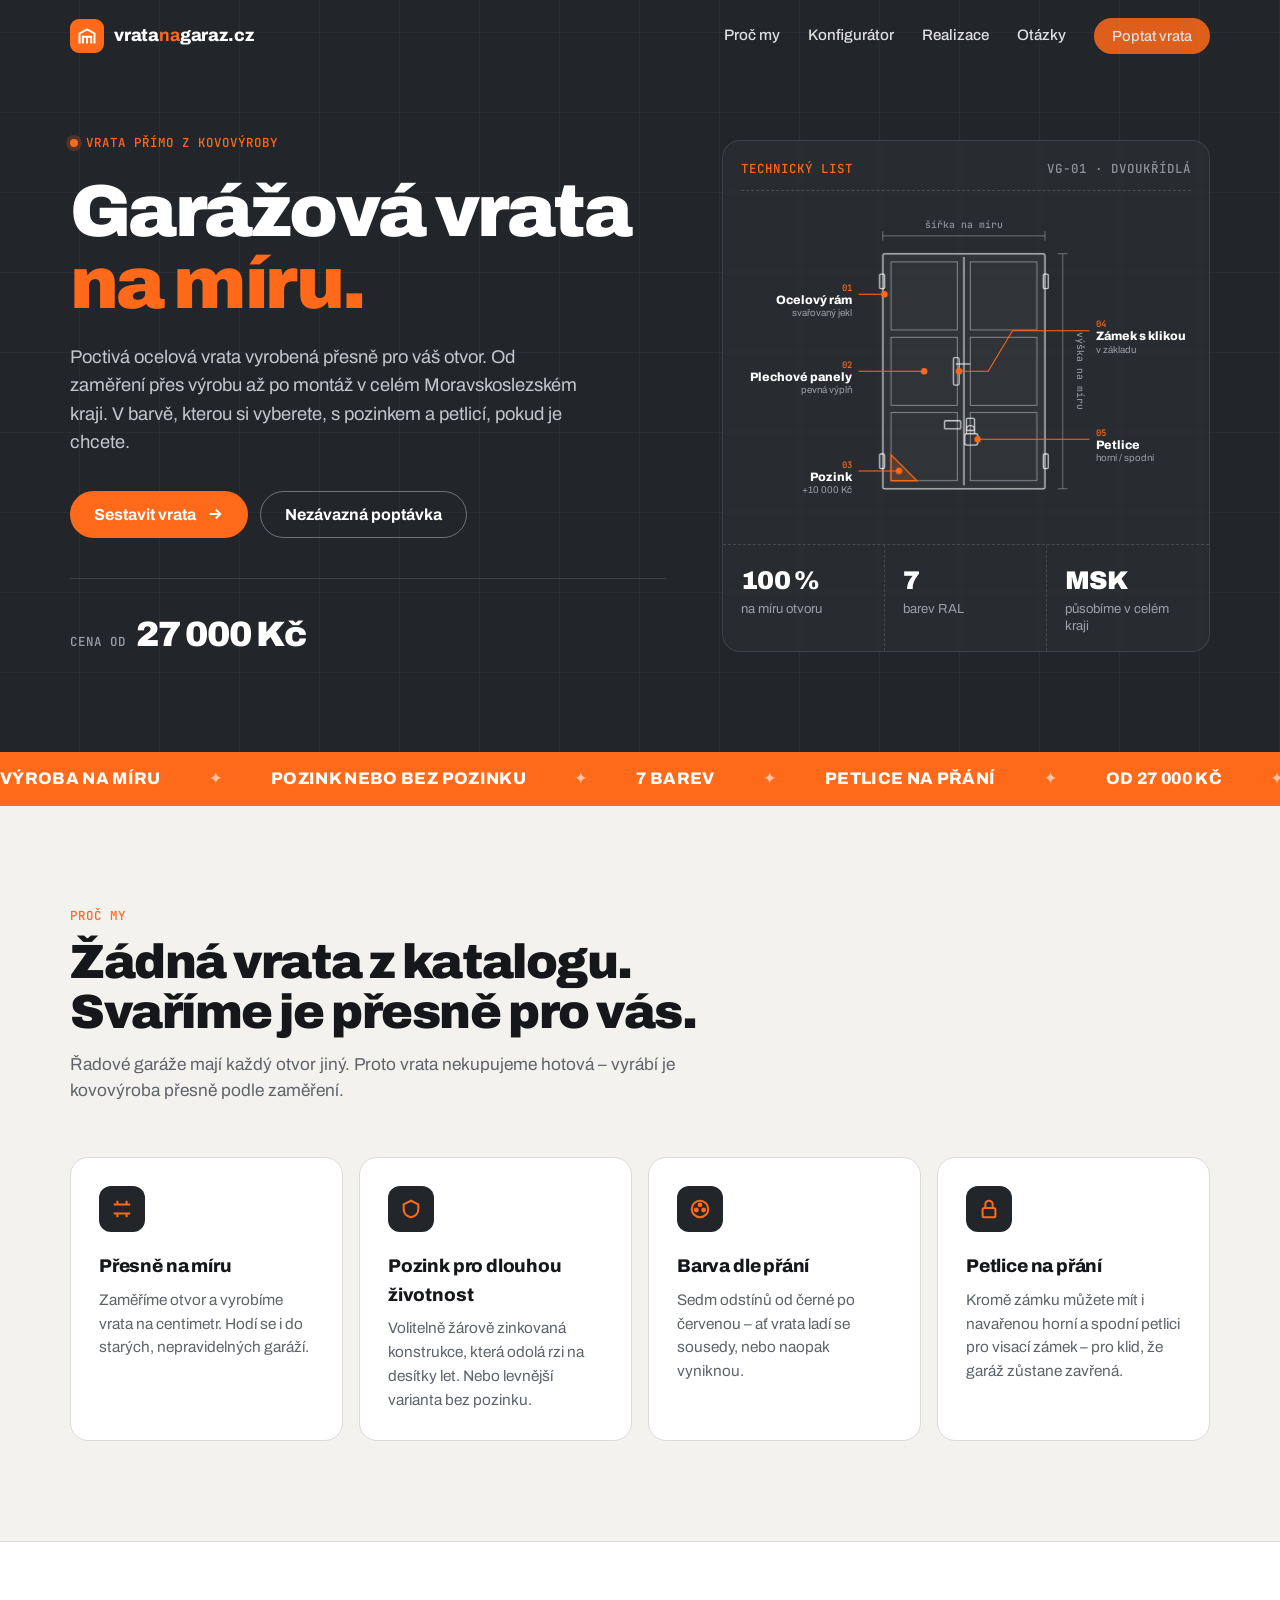
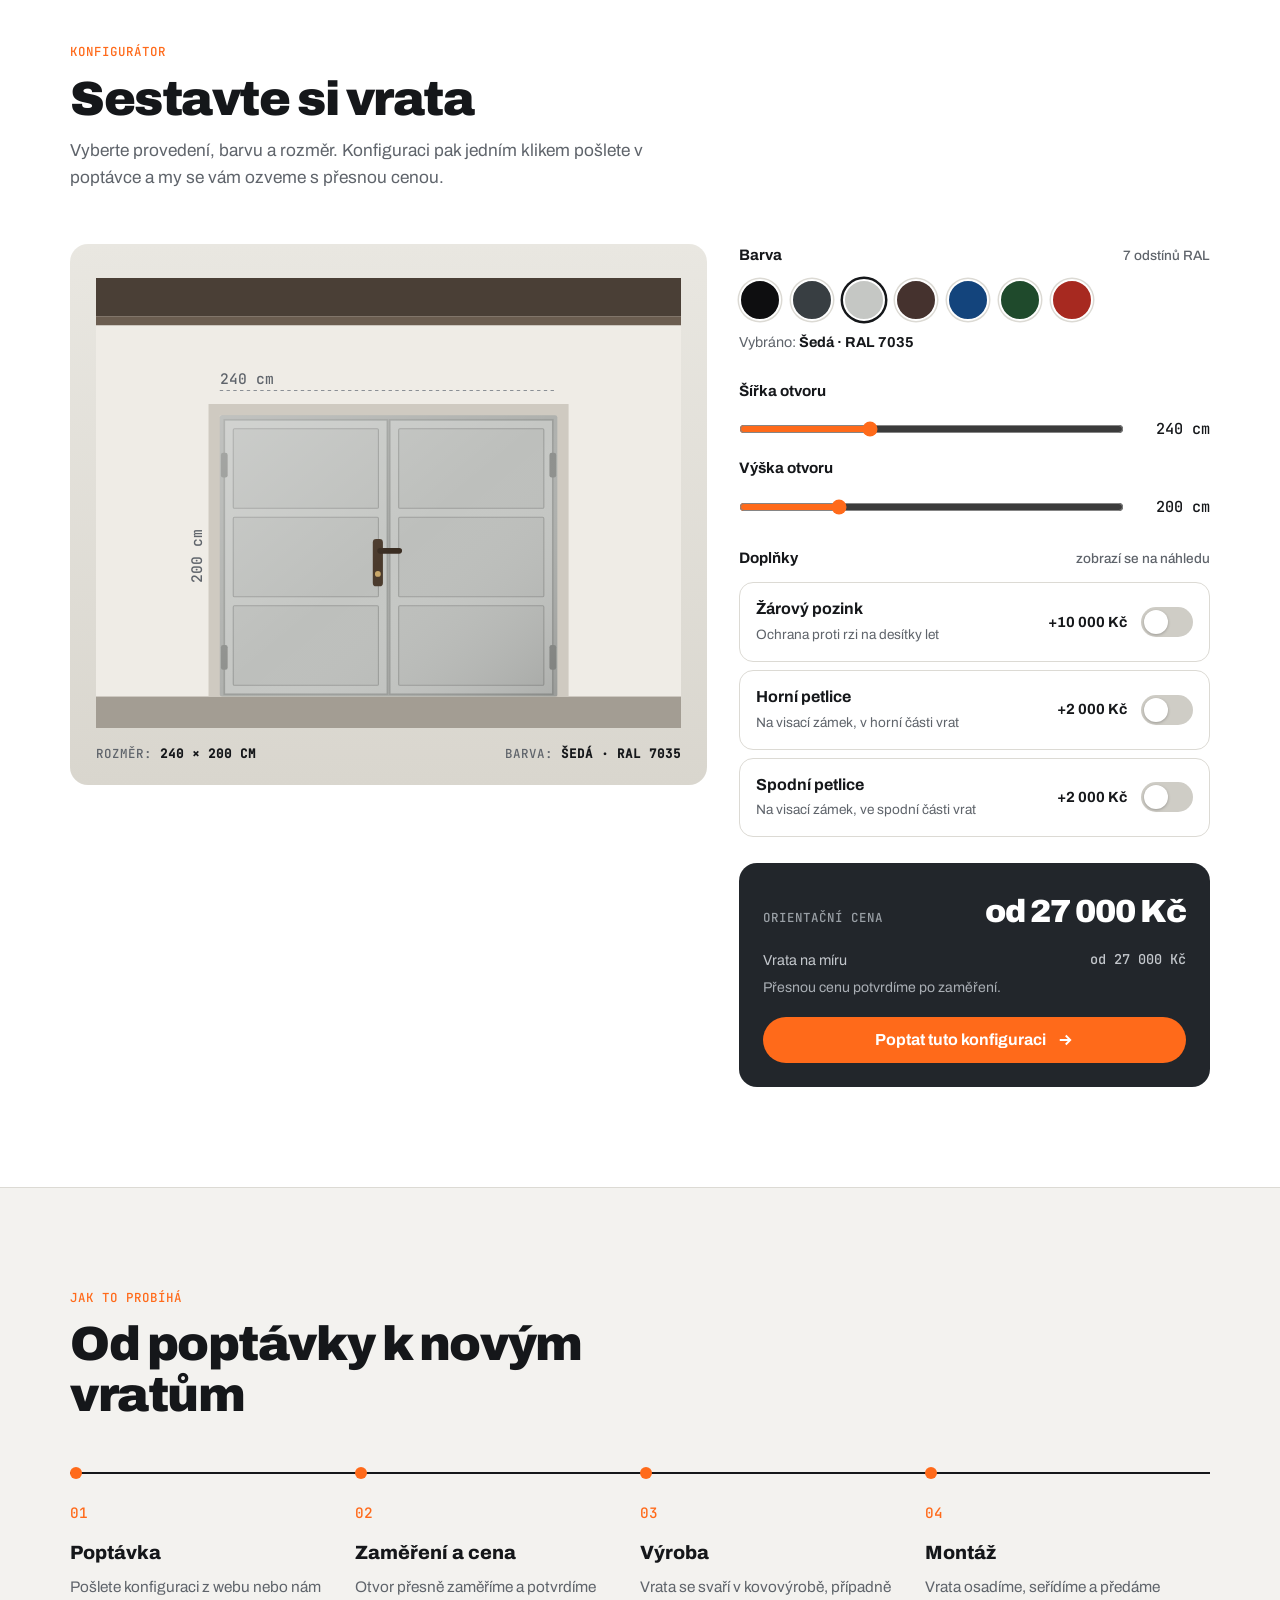
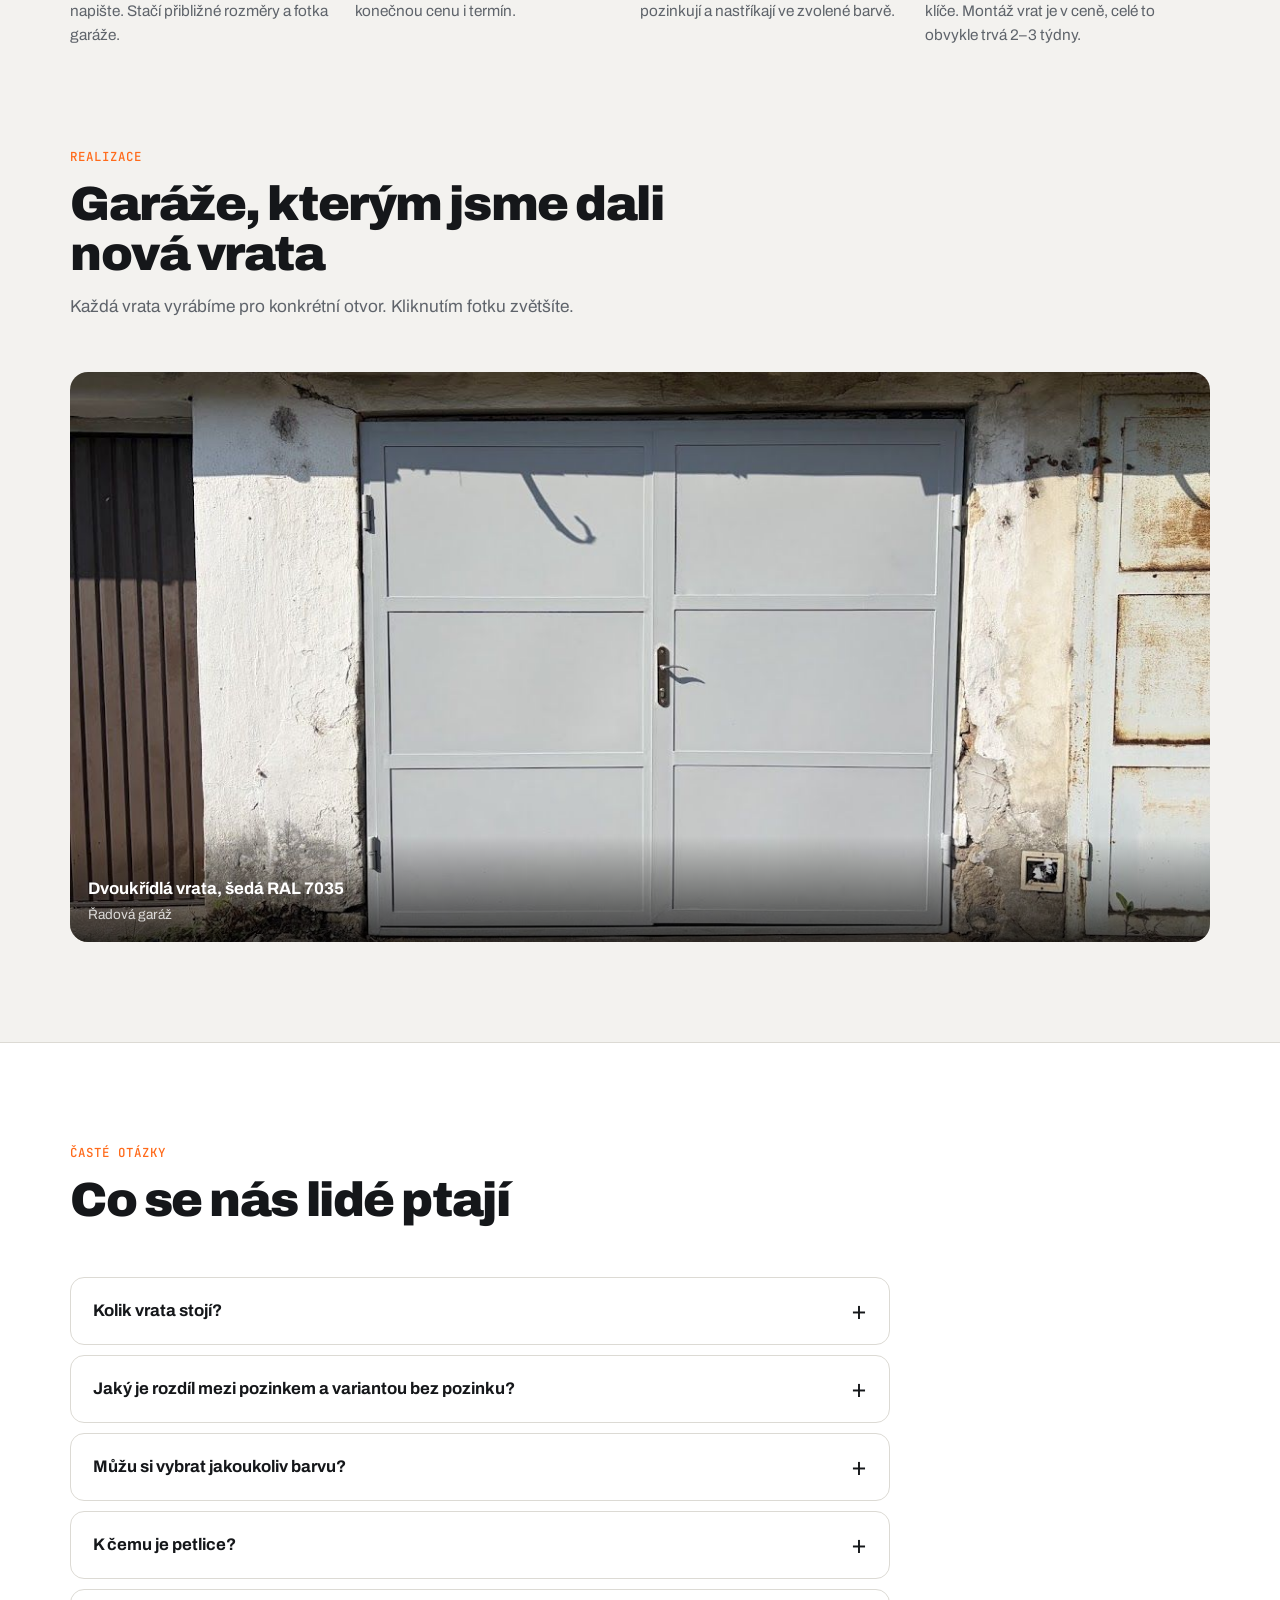
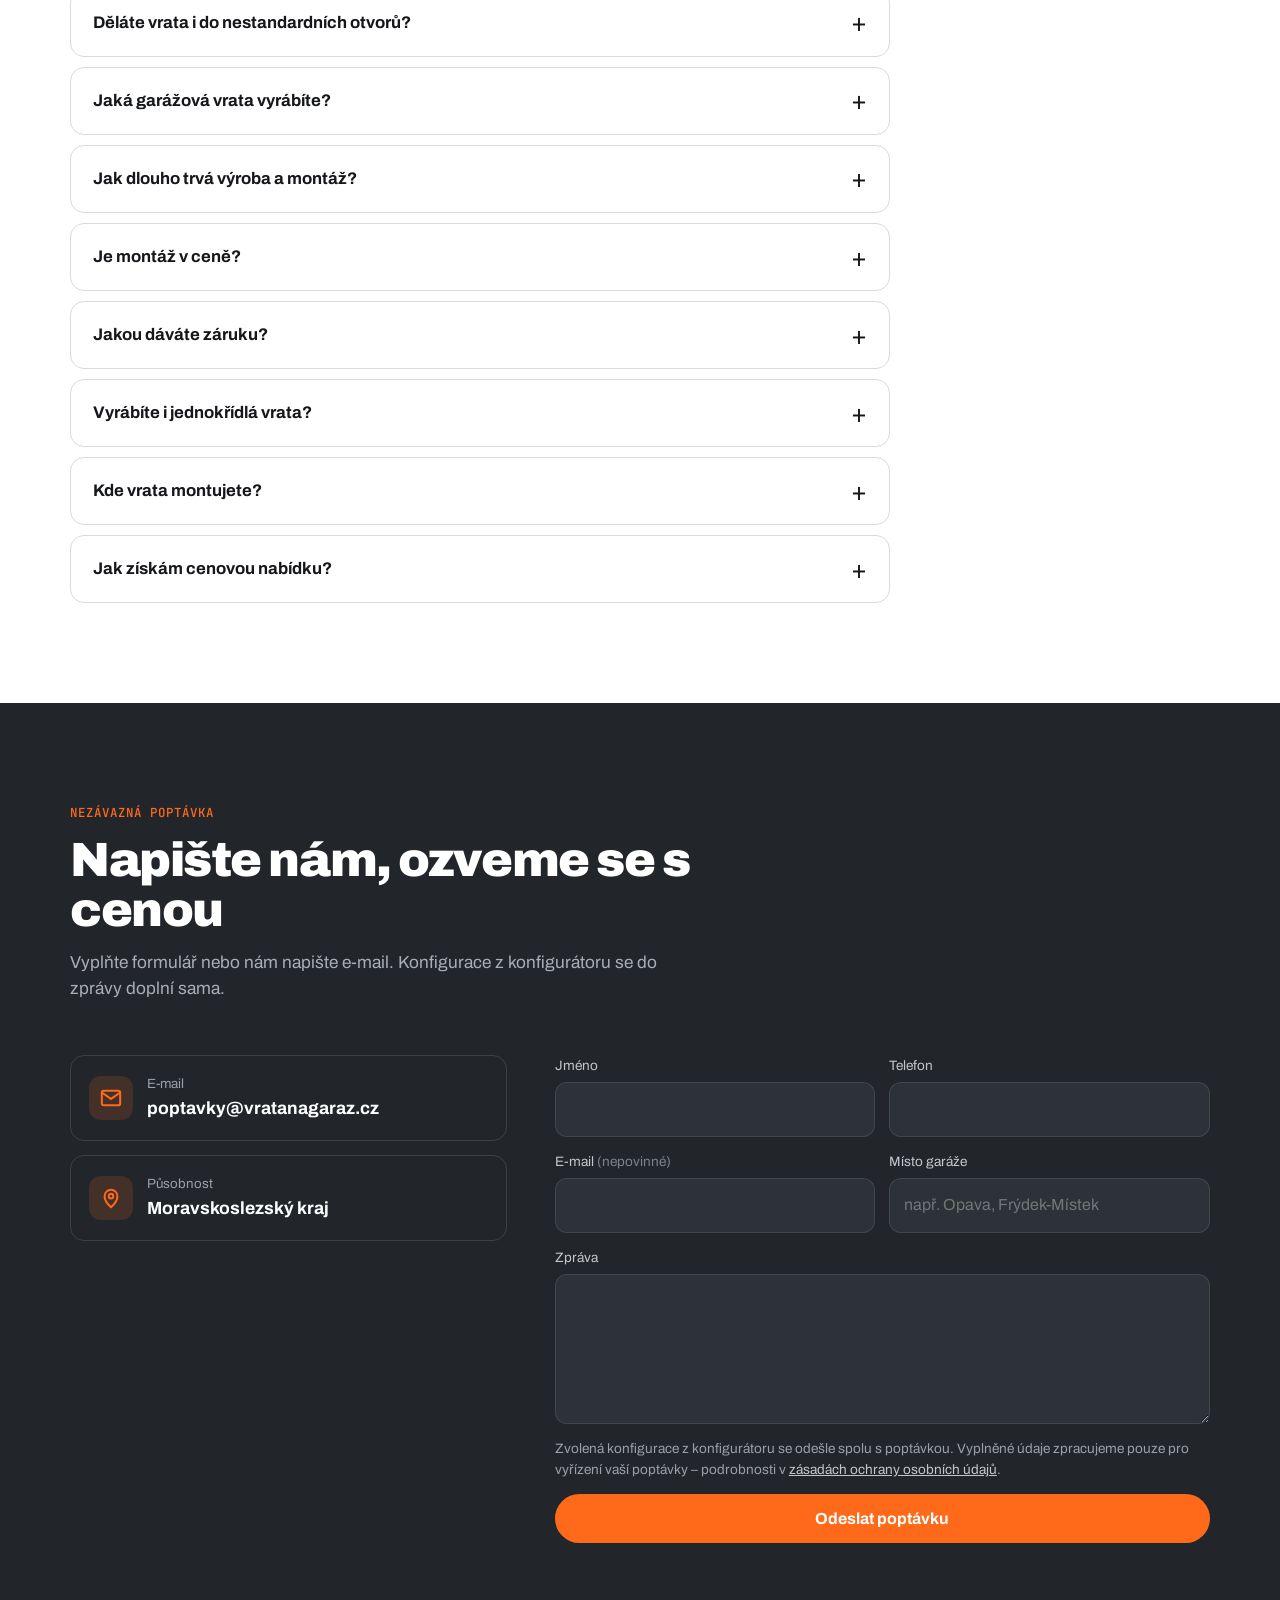
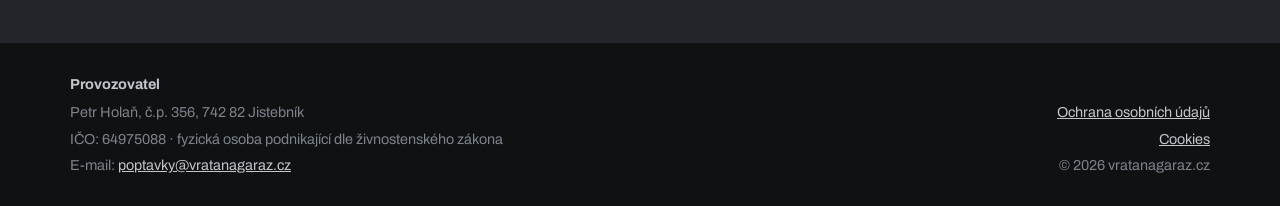
==== index.html @ 7b001cb5 "Formulář: odesílání přes alias FormSubmit (skrytý e-mail) Co-Authored-By: Claude Opus 5.5 <noreply@a" ====
<!doctype html>
<html lang="cs">
<head>
<meta charset="utf-8">
<meta name="viewport" content="width=device-width, initial-scale=1">
<title>Garážová vrata na míru od 27 000 Kč | Moravskoslezský kraj | vratanagaraz.cz</title>
<meta name="description" content="Ocelová garážová vrata na míru z kovovýroby pro celý Moravskoslezský kraj. 7 barev, volitelně pozink a petlice. Cena od 27 000 Kč – sestavte si vrata online a pošlete nezávaznou poptávku.">
<meta name="robots" content="index,follow,max-image-preview:large">
<meta name="theme-color" content="#22262b">
<meta property="og:type" content="website">
<meta property="og:locale" content="cs_CZ">
<meta property="og:site_name" content="vratanagaraz.cz">
<meta property="og:title" content="Garážová vrata na míru – od 27 000 Kč">
<meta property="og:description" content="Ocelová garážová vrata vyrobená na míru pro Moravskoslezský kraj. 7 barev, pozink, petlice. Sestavte si vrata online.">
<meta property="og:image" content="https://vratanagaraz.cz/vrata-realizace.jpg">
<meta property="og:image:width" content="1177">
<meta property="og:image:height" content="883">
<meta property="og:url" content="https://vratanagaraz.cz/">
<meta name="twitter:card" content="summary_large_image">
<link rel="canonical" href="https://vratanagaraz.cz/">
<script type="application/ld+json">
{
 "@context": "https://schema.org",
 "@graph": [
  {
   "@type": "WebSite",
   "@id": "https://vratanagaraz.cz/#web",
   "url": "https://vratanagaraz.cz/",
   "name": "vratanagaraz.cz",
   "inLanguage": "cs"
  },
  {
   "@type": "HomeAndConstructionBusiness",
   "@id": "https://vratanagaraz.cz/#firma",
   "name": "vratanagaraz.cz – garážová vrata na míru",
   "url": "https://vratanagaraz.cz/",
   "email": "poptavky@vratanagaraz.cz",
   "image": "https://vratanagaraz.cz/vrata-realizace.jpg",
   "priceRange": "od 27 000 Kč",
   "description": "Ocelová dvoukřídlá i jednokřídlá garážová vrata vyrobená na míru v kovovýrobě. 7 barev, volitelně žárový pozink a petlice. Zaměření, výroba a montáž v celém Moravskoslezském kraji.",
   "areaServed": [
    {
     "@type": "AdministrativeArea",
     "name": "Moravskoslezský kraj"
    },
    {
     "@type": "City",
     "name": "Ostrava"
    },
    {
     "@type": "City",
     "name": "Opava"
    },
    {
     "@type": "City",
     "name": "Frýdek-Místek"
    },
    {
     "@type": "City",
     "name": "Havířov"
    },
    {
     "@type": "City",
     "name": "Karviná"
    },
    {
     "@type": "City",
     "name": "Třinec"
    },
    {
     "@type": "City",
     "name": "Nový Jičín"
    },
    {
     "@type": "City",
     "name": "Kopřivnice"
    },
    {
     "@type": "City",
     "name": "Bohumín"
    },
    {
     "@type": "City",
     "name": "Orlová"
    },
    {
     "@type": "City",
     "name": "Hlučín"
    },
    {
     "@type": "City",
     "name": "Krnov"
    }
   ],
   "legalName": "Petr Holaň",
   "taxID": "64975088"
  },
  {
   "@type": "Service",
   "@id": "https://vratanagaraz.cz/#sluzba",
   "serviceType": "Výroba a montáž garážových vrat na míru",
   "name": "Garážová vrata na míru",
   "provider": {
    "@id": "https://vratanagaraz.cz/#firma"
   },
   "areaServed": {
    "@type": "AdministrativeArea",
    "name": "Moravskoslezský kraj"
   },
   "offers": {
    "@type": "AggregateOffer",
    "priceCurrency": "CZK",
    "lowPrice": "27000",
    "offerCount": "1",
    "url": "https://vratanagaraz.cz/#konfigurator"
   },
   "hasOfferCatalog": {
    "@type": "OfferCatalog",
    "name": "Příplatky",
    "itemListElement": [
     {
      "@type": "Offer",
      "name": "Žárový pozink",
      "price": "10000",
      "priceCurrency": "CZK"
     },
     {
      "@type": "Offer",
      "name": "Horní petlice",
      "price": "2000",
      "priceCurrency": "CZK"
     },
     {
      "@type": "Offer",
      "name": "Spodní petlice",
      "price": "2000",
      "priceCurrency": "CZK"
     },
     {
      "@type": "Offer",
      "name": "Výměna zárubní",
      "priceSpecification": {
       "@type": "PriceSpecification",
       "priceCurrency": "CZK",
       "description": "individuální příplatek dle zaměření"
      }
     }
    ]
   }
  },
  {
   "@type": "FAQPage",
   "@id": "https://vratanagaraz.cz/#faq",
   "mainEntity": [
    {
     "@type": "Question",
     "name": "Kolik vrata stojí?",
     "acceptedAnswer": {
      "@type": "Answer",
      "text": "Základní vrata stojí od 27 000 Kč. Příplatky: žárový pozink +10 000 Kč, horní petlice +2 000 Kč, spodní petlice +2 000 Kč. Konečnou cenu ovlivní i rozměr otvoru – přesnou částku potvrdíme po zaměření."
     }
    },
    {
     "@type": "Question",
     "name": "Jaký je rozdíl mezi pozinkem a variantou bez pozinku?",
     "acceptedAnswer": {
      "@type": "Answer",
      "text": "Obě varianty jsou kvalitní a spolehlivé. Vrata bez pozinku mají základní antikorozní nátěr a vrchní barvu – při běžném používání vám vydrží dlouhou řadu let a jsou cenově výhodnější. Pozinkovaná vrata mají ocel navíc chráněnou vrstvou zinku, takže rez nemá šanci ani při poškrábání laku – jsou prakticky nadosmrti. Pokud chcete vrata bez starostí na celý život, doporučujeme pozink."
     }
    },
    {
     "@type": "Question",
     "name": "Můžu si vybrat jakoukoliv barvu?",
     "acceptedAnswer": {
      "@type": "Answer",
      "text": "Vybírat můžete ze sedmi odstínů: černá, antracit, šedá, hnědá, modrá, zelená a červená. Všechny si můžete vyzkoušet v konfigurátoru."
     }
    },
    {
     "@type": "Question",
     "name": "K čemu je petlice?",
     "acceptedAnswer": {
      "@type": "Answer",
      "text": "Petlice umožní zamknout vrata navíc visacím zámkem. Můžete si přidat horní petlici (+2 000 Kč), spodní petlici (+2 000 Kč), nebo obě."
     }
    },
    {
     "@type": "Question",
     "name": "Děláte vrata i do nestandardních otvorů?",
     "acceptedAnswer": {
      "@type": "Answer",
      "text": "Právě v tom je výhoda výroby na míru. Starší řadové garáže mají často atypické rozměry – vrata vyrobíme přesně podle zaměření."
     }
    },
    {
     "@type": "Question",
     "name": "Jaká garážová vrata vyrábíte?",
     "acceptedAnswer": {
      "@type": "Answer",
      "text": "Ocelová dvoukřídlá i jednokřídlá (otočná) garážová vrata se svařovaným rámem z jeklu a výplní z ocelového plechu. Zámek s klikou je součástí základní ceny. Vrata vyrábíme vždy na míru podle zaměření otvoru, nejčastěji pro řadové garáže."
     }
    },
    {
     "@type": "Question",
     "name": "Jak dlouho trvá výroba a montáž?",
     "acceptedAnswer": {
      "@type": "Answer",
      "text": "Od potvrzení objednávky po namontovaná vrata to obvykle trvá 2–3 týdny."
     }
    },
    {
     "@type": "Question",
     "name": "Je montáž v ceně?",
     "acceptedAnswer": {
      "@type": "Answer",
      "text": "Ano, montáž vrat je součástí ceny. Pokud je potřeba vyměnit i zárubně, naceníme to individuálně jako příplatek – posoudíme to při zaměření."
     }
    },
    {
     "@type": "Question",
     "name": "Jakou dáváte záruku?",
     "acceptedAnswer": {
      "@type": "Answer",
      "text": "Na vrata poskytujeme záruku v délce stanovené zákonem."
     }
    },
    {
     "@type": "Question",
     "name": "Vyrábíte i jednokřídlá vrata?",
     "acceptedAnswer": {
      "@type": "Answer",
      "text": "Ano. Kromě dvoukřídlých vrat vyrábíme na míru i jednokřídlá. Konfigurátor zobrazuje dvoukřídlou variantu – pokud chcete jednokřídlá vrata, stačí to napsat do zprávy v poptávce."
     }
    },
    {
     "@type": "Question",
     "name": "Kde vrata montujete?",
     "acceptedAnswer": {
      "@type": "Answer",
      "text": "Působíme v celém Moravskoslezském kraji – například v Ostravě, Opavě, Frýdku-Místku, Havířově, Karviné, Třinci, Novém Jičíně, Kopřivnici, Bohumíně, Orlové, Hlučíně, Krnově a v jejich okolí."
     }
    },
    {
     "@type": "Question",
     "name": "Jak získám cenovou nabídku?",
     "acceptedAnswer": {
      "@type": "Answer",
      "text": "Sestavte si vrata v konfigurátoru na této stránce a odešlete nezávaznou poptávku, nebo napište na poptavky@vratanagaraz.cz. Ozveme se vám, domluvíme zaměření a potvrdíme přesnou cenu. Poptávka je zdarma a k ničemu vás nezavazuje."
     }
    }
   ]
  }
 ]
}
</script>
<link rel="icon" href="data:image/svg+xml,%3Csvg xmlns='http://www.w3.org/2000/svg' viewBox='0 0 64 64'%3E%3Crect width='64' height='64' rx='12' fill='%23ff6a1a'/%3E%3Cpath d='M14 52V24l18-10 18 10v28' fill='none' stroke='%23fff' stroke-width='5'/%3E%3Cpath d='M22 52V32h20v20M32 32v20' stroke='%23fff' stroke-width='4' fill='none'/%3E%3C/svg%3E">
<link rel="preload" href="fonts/archivo-latin-900-normal.woff2" as="font" type="font/woff2" crossorigin>
<link rel="stylesheet" href="fonts.css">
<style>
:root{
  --bg:#f3f2ef; --surface:#ffffff; --ink:#15171a; --muted:#5f646b; --line:#dcdad4;
  --steel:#22262b; --steel-2:#2d3238; --accent:#ff6a1a; --accent-ink:#fff;
  --radius:18px; --max:1180px;
}
*{box-sizing:border-box;margin:0;padding:0}
html{scroll-behavior:smooth}
body{font-family:"Archivo",system-ui,sans-serif;background:var(--bg);color:var(--ink);line-height:1.55;-webkit-font-smoothing:antialiased;overflow-x:hidden}
img{max-width:100%;height:auto;display:block}
a{color:inherit}
.wrap{max-width:var(--max);margin:0 auto;padding:0 20px}
.mono{font-family:"JetBrains Mono",monospace;font-size:.78rem;letter-spacing:.08em;text-transform:uppercase}

/* header */
header{position:fixed;inset:0 0 auto 0;z-index:50;transition:background .3s,box-shadow .3s}
header.scrolled{background:rgba(21,23,26,.92);backdrop-filter:blur(10px);box-shadow:0 1px 0 rgba(255,255,255,.06)}
.nav{display:flex;align-items:center;justify-content:space-between;height:72px;color:#fff}
.logo{display:flex;align-items:center;gap:10px;font-weight:800;font-size:1.1rem;text-decoration:none;letter-spacing:-.01em}
.logo-mark{width:34px;height:34px;border-radius:9px;background:var(--accent);display:grid;place-items:center}
.logo span b{color:var(--accent)}
.nav-links{display:flex;gap:28px;align-items:center}
.nav-links a{text-decoration:none;font-weight:500;font-size:.95rem;opacity:.85}
.nav-links a:hover{opacity:1}
.btn{display:inline-flex;align-items:center;gap:10px;background:var(--accent);color:var(--accent-ink);border:0;border-radius:999px;padding:14px 24px;font:700 1rem "Archivo",sans-serif;text-decoration:none;cursor:pointer;transition:transform .2s,box-shadow .2s}
.btn:hover{transform:translateY(-2px);box-shadow:0 10px 24px -8px rgba(255,106,26,.6)}
.btn.ghost{background:transparent;border:1.5px solid rgba(255,255,255,.35);color:#fff}
.btn.ghost:hover{border-color:#fff;box-shadow:none}
.nav .btn{padding:10px 18px;font-size:.92rem}
@media(max-width:820px){.nav-links a:not(.btn){display:none}}

/* hero */
.hero{background:var(--steel);color:#fff;padding:130px 0 90px;position:relative;overflow:hidden}
.hero::before{content:"";position:absolute;inset:0;background:repeating-linear-gradient(90deg,transparent 0 79px,rgba(255,255,255,.035) 79px 80px),repeating-linear-gradient(0deg,transparent 0 79px,rgba(255,255,255,.035) 79px 80px);pointer-events:none}
.hero-grid{display:grid;grid-template-columns:1.1fr .9fr;gap:56px;align-items:center;position:relative}
.tag{display:inline-flex;align-items:center;gap:8px;color:var(--accent);margin-bottom:22px}
.tag::before{content:"";width:8px;height:8px;border-radius:50%;background:var(--accent);box-shadow:0 0 0 4px rgba(255,106,26,.2)}
h1{font-size:clamp(2.5rem,6vw,4.6rem);line-height:.98;font-weight:900;letter-spacing:-.035em;margin-bottom:24px}
h1 em{font-style:normal;color:var(--accent)}
.lead{font-size:1.15rem;color:#c3c7cc;max-width:520px;margin-bottom:34px}
.hero-cta{display:flex;gap:12px;flex-wrap:wrap}
.price-badge{display:flex;align-items:baseline;gap:10px;margin-top:40px;padding-top:28px;border-top:1px solid rgba(255,255,255,.12)}
.price-badge .from{color:#9aa0a6}
.price-badge strong{font-size:2.2rem;font-weight:900;letter-spacing:-.03em}
.infographic{position:relative;background:rgba(255,255,255,.03);border:1px solid rgba(255,255,255,.1);border-radius:var(--radius);padding:18px 18px 0;backdrop-filter:blur(2px)}
.ig-head{display:flex;justify-content:space-between;color:#8d939a;padding-bottom:12px;border-bottom:1px dashed rgba(255,255,255,.14)}
.ig-head span:first-child{color:var(--accent)}
.infographic svg{width:100%;height:auto;display:block;margin:6px 0}
.ig-dimtxt{font:500 12px "JetBrains Mono",monospace;fill:#8d939a}
.ig-n{font:500 11px "JetBrains Mono",monospace;fill:#ff6a1a}
.ig-t{font:800 15px "Archivo",sans-serif;fill:#fff}
.ig-s{font:400 12px "Archivo",sans-serif;fill:#9aa0a6}
.ig-call path{stroke-dasharray:1;stroke-dashoffset:1;animation:draw .9s ease forwards}
.ig-dots circle,.ig-labels>g{opacity:0;animation:fade .5s ease forwards}
.ig-door{opacity:0;animation:fade .8s ease forwards}
.ig-call path:nth-child(1),.ig-dots circle:nth-child(1),.ig-labels>g:nth-child(1){animation-delay:.5s}
.ig-call path:nth-child(2),.ig-dots circle:nth-child(2),.ig-labels>g:nth-child(2){animation-delay:.75s}
.ig-call path:nth-child(3),.ig-dots circle:nth-child(3),.ig-labels>g:nth-child(3){animation-delay:1s}
.ig-call path:nth-child(4),.ig-dots circle:nth-child(4),.ig-labels>g:nth-child(4){animation-delay:1.25s}
.ig-call path:nth-child(5),.ig-dots circle:nth-child(5),.ig-labels>g:nth-child(5){animation-delay:1.5s}
.ig-dots circle{transform-box:fill-box;transform-origin:center}
@keyframes draw{to{stroke-dashoffset:0}}
@keyframes fade{to{opacity:1}}
.ig-stats{display:grid;grid-template-columns:repeat(3,1fr);border-top:1px dashed rgba(255,255,255,.14);margin:0 -18px}
.ig-stats div{padding:16px 18px;border-right:1px dashed rgba(255,255,255,.14)}
.ig-stats div:last-child{border-right:0}
.ig-stats b{display:block;font-size:1.6rem;font-weight:900;letter-spacing:-.03em;color:#fff}
.ig-stats span{font-size:.82rem;color:#9aa0a6;line-height:1.3;display:block}
@media(prefers-reduced-motion:reduce){.ig-call path{stroke-dashoffset:0;animation:none}.ig-dots circle,.ig-labels>g,.ig-door{opacity:1;animation:none}}
@media(max-width:520px){.ig-stats div{padding:12px 10px}.ig-stats b{font-size:1.25rem}}
@media(max-width:900px){.hero-grid{grid-template-columns:1fr}}

/* strip */
.strip{background:var(--accent);color:#fff;overflow:hidden;white-space:nowrap;padding:14px 0}
.strip-track{display:inline-flex;gap:48px;animation:marquee 30s linear infinite;font-weight:800;font-size:1.05rem;text-transform:uppercase;letter-spacing:.02em}
.strip-track span::after{content:"✦";margin-left:48px;opacity:.6}
@keyframes marquee{to{transform:translateX(-50%)}}

section{padding:100px 0}
.sec-head{max-width:640px;margin-bottom:52px}
.sec-head .mono{color:var(--accent);display:block;margin-bottom:12px}
h2{font-size:clamp(2rem,4vw,3rem);line-height:1.05;font-weight:900;letter-spacing:-.03em;margin-bottom:14px}
.sec-head p{color:var(--muted);font-size:1.08rem}

/* features */
.features{display:grid;grid-template-columns:repeat(4,1fr);gap:16px}
.feat{background:var(--surface);border:1px solid var(--line);border-radius:var(--radius);padding:28px;transition:transform .3s,border-color .3s}
.feat:hover{transform:translateY(-4px);border-color:var(--accent)}
.feat .ic{width:46px;height:46px;border-radius:12px;background:var(--steel);display:grid;place-items:center;margin-bottom:20px}
.feat h3{font-size:1.15rem;font-weight:800;margin-bottom:8px;letter-spacing:-.01em}
.feat p{color:var(--muted);font-size:.96rem}
@media(max-width:960px){.features{grid-template-columns:1fr 1fr}}
@media(max-width:560px){.features{grid-template-columns:1fr}}

/* configurator */
#konfigurator{background:var(--surface);border-block:1px solid var(--line)}
.conf{display:grid;grid-template-columns:1.15fr .85fr;gap:32px;align-items:start}
.stage{position:sticky;top:96px;background:linear-gradient(180deg,#e9e7e1,#d9d6ce);border-radius:var(--radius);padding:34px 26px 22px;overflow:hidden}
.stage svg{width:100%;height:auto;display:block}
.stage-info{display:flex;justify-content:space-between;flex-wrap:wrap;gap:8px;margin-top:16px;color:var(--muted)}
.stage-info b{color:var(--ink)}
.panel{display:flex;flex-direction:column;gap:26px}
.group h4{font-size:.95rem;font-weight:700;margin-bottom:12px;display:flex;justify-content:space-between;align-items:baseline}
.group h4 small{font-weight:500;color:var(--muted);font-size:.85rem}
.seg{display:grid;grid-template-columns:1fr 1fr;gap:8px}
.opt{position:relative}
.opt input{position:absolute;opacity:0;pointer-events:none}
.opt label{display:block;border:1.5px solid var(--line);border-radius:14px;padding:14px 16px;cursor:pointer;transition:border-color .2s,background .2s;height:100%}
.opt label b{display:block;font-size:.98rem}
.opt label span{color:var(--muted);font-size:.85rem}
.opt input:checked+label{border-color:var(--ink);background:#f6f5f2;box-shadow:inset 0 0 0 1px var(--ink)}
.opt input:focus-visible+label{outline:3px solid var(--accent);outline-offset:2px}
.swatches{display:flex;flex-wrap:wrap;gap:10px}
.sw{width:42px;height:42px;border-radius:50%;border:2px solid #fff;box-shadow:0 0 0 1.5px var(--line);cursor:pointer;transition:transform .15s,box-shadow .15s;position:relative}
.sw:hover{transform:scale(1.08)}
.sw[aria-pressed="true"]{box-shadow:0 0 0 2.5px var(--ink)}
.color-name{margin-top:10px;font-size:.9rem;color:var(--muted)}
.color-name b{color:var(--ink)}
.range-row{display:flex;align-items:center;gap:14px}
input[type=range]{flex:1;accent-color:var(--accent);height:28px}
.range-val{font-family:"JetBrains Mono",monospace;font-size:.95rem;min-width:72px;text-align:right}
.switch{display:flex;align-items:center;justify-content:space-between;border:1.5px solid var(--line);border-radius:14px;padding:14px 16px;cursor:pointer}
.switch b{display:block}
.switch span{color:var(--muted);font-size:.85rem}
.switch input{appearance:none;width:52px;height:30px;border-radius:999px;background:#cfcdc6;position:relative;cursor:pointer;transition:background .2s;flex-shrink:0}
.switch input::after{content:"";position:absolute;top:3px;left:3px;width:24px;height:24px;border-radius:50%;background:#fff;transition:transform .2s;box-shadow:0 1px 3px rgba(0,0,0,.25)}
.switch input:checked{background:var(--accent)}
.switch input:checked::after{transform:translateX(22px)}
.addons{display:grid;gap:8px}
.switch{gap:14px;transition:border-color .2s,background .2s}
.switch>div{flex:1}
.switch:has(input:checked){border-color:var(--accent);background:#fff6f0}
.plus{font-style:normal;font-weight:700;font-size:.92rem;white-space:nowrap;color:var(--ink)}
.breakdown{display:grid;gap:4px;margin:12px 0 4px;font-size:.9rem;color:#c3c7cc}
.breakdown div{display:flex;justify-content:space-between}
.breakdown div span:last-child{font-family:"JetBrains Mono",monospace;font-size:.85rem}
.price.bump{animation:bump .35s}
@keyframes bump{50%{transform:scale(1.06);color:var(--accent)}}
.summary{background:var(--steel);color:#fff;border-radius:var(--radius);padding:24px}
.summary .row{display:flex;justify-content:space-between;align-items:baseline;gap:12px}
.summary .price{font-size:2rem;font-weight:900;letter-spacing:-.03em}
.summary p{color:#a9aeb4;font-size:.88rem;margin:6px 0 18px}
.summary .btn{width:100%;justify-content:center}
@media(max-width:900px){.conf{grid-template-columns:1fr}.stage{position:relative;top:0}}

/* steps */
.steps{display:grid;grid-template-columns:repeat(4,1fr);gap:0;counter-reset:s;border-top:2px solid var(--ink)}
.step{padding:28px 24px 0 0;position:relative}
.step::before{counter-increment:s;content:"0" counter(s);font-family:"JetBrains Mono",monospace;color:var(--accent);font-size:.9rem;display:block;margin-bottom:14px}
.step::after{content:"";position:absolute;top:-7px;left:0;width:12px;height:12px;border-radius:50%;background:var(--accent)}
.step h3{font-size:1.2rem;font-weight:800;margin-bottom:8px}
.step p{color:var(--muted);font-size:.96rem}
@media(max-width:860px){.steps{grid-template-columns:1fr 1fr;row-gap:36px}}
@media(max-width:520px){.steps{grid-template-columns:1fr}}

/* gallery */
.ref{display:grid;grid-template-columns:1.3fr 1fr;gap:28px;align-items:center}
.ref img{border-radius:var(--radius);aspect-ratio:4/3;object-fit:cover;width:100%}
.ref ul{list-style:none;display:grid;gap:12px;margin-top:22px}
.ref li{display:flex;gap:12px;align-items:flex-start}
.ref li::before{content:"";flex-shrink:0;width:22px;height:22px;margin-top:2px;border-radius:50%;background:var(--accent) url("data:image/svg+xml,%3Csvg xmlns='http://www.w3.org/2000/svg' viewBox='0 0 24 24'%3E%3Cpath d='M6 12l4 4 8-8' stroke='%23fff' stroke-width='3' fill='none'/%3E%3C/svg%3E") center/14px no-repeat}
@media(max-width:860px){.ref{grid-template-columns:1fr}}

.gallery{display:grid;grid-template-columns:repeat(3,1fr);gap:14px}
.g-item{position:relative;border-radius:var(--radius);overflow:hidden;cursor:zoom-in;background:#ddd;border:0;padding:0;text-align:left;font:inherit;color:#fff}
.g-item img{width:100%;height:100%;aspect-ratio:4/3;object-fit:cover;transition:transform .6s}
.g-item:hover img{transform:scale(1.04)}
.g-item:first-child{grid-column:span 2;grid-row:span 2}
.g-item:only-child{grid-column:1/-1}
.g-item:only-child img{aspect-ratio:16/8}
.g-cap{position:absolute;inset:auto 0 0 0;padding:40px 18px 16px;background:linear-gradient(transparent,rgba(0,0,0,.72))}
.g-cap b{display:block;font-size:1.05rem}
.g-cap span{font-size:.85rem;opacity:.8}
@media(max-width:760px){.gallery{grid-template-columns:1fr 1fr}.g-item:first-child{grid-column:1/-1;grid-row:auto}.g-item:only-child img{aspect-ratio:4/3}}
.lightbox{position:fixed;inset:0;z-index:100;background:rgba(10,11,13,.94);display:flex;align-items:center;justify-content:center;padding:20px}
.lightbox[hidden]{display:none}
.lightbox figure{max-width:min(1100px,100%);color:#fff;text-align:center}
.lightbox img{max-height:80vh;width:auto;margin:0 auto;border-radius:12px}
.lightbox figcaption{margin-top:12px;color:#c3c7cc}
.lb-btn{position:absolute;background:rgba(255,255,255,.1);border:0;color:#fff;width:48px;height:48px;border-radius:50%;font-size:1.6rem;cursor:pointer;display:grid;place-items:center}
.lb-btn:hover{background:var(--accent)}
.lb-close{top:16px;right:16px;font-size:1.1rem}
.lb-prev{left:16px;top:50%;transform:translateY(-50%)}
.lb-next{right:16px;top:50%;transform:translateY(-50%)}

/* faq */
.faq{display:grid;gap:10px;max-width:820px}
details{background:var(--surface);border:1px solid var(--line);border-radius:14px;padding:0 22px;transition:border-color .2s}
details[open]{border-color:var(--ink)}
summary{list-style:none;cursor:pointer;padding:20px 0;font-weight:700;font-size:1.05rem;display:flex;justify-content:space-between;align-items:center;gap:16px}
summary::-webkit-details-marker{display:none}
summary::after{content:"+";font-size:1.6rem;font-weight:400;transition:transform .25s;line-height:1}
details[open] summary::after{transform:rotate(45deg)}
details p{color:var(--muted);padding-bottom:20px}

/* contact */
#poptavka{background:var(--steel);color:#fff}
#poptavka .sec-head p{color:#a9aeb4}
.contact{display:grid;grid-template-columns:.8fr 1.2fr;gap:48px}
.contact-info{display:grid;gap:14px;align-content:start}
.ci{display:flex;gap:14px;align-items:center;padding:18px;border:1px solid rgba(255,255,255,.12);border-radius:14px;text-decoration:none;transition:border-color .2s}
a.ci:hover{border-color:var(--accent)}
.ci .ic{width:44px;height:44px;border-radius:12px;background:rgba(255,106,26,.15);display:grid;place-items:center;flex-shrink:0}
.ci small{display:block;color:#9aa0a6}
.ci b{font-size:1.1rem}
form{display:grid;grid-template-columns:1fr 1fr;gap:14px}
.field{display:grid;gap:6px}
.field.full{grid-column:1/-1}
.field label{font-size:.85rem;color:#c3c7cc}
.field input,.field textarea{background:var(--steel-2);border:1.5px solid rgba(255,255,255,.1);border-radius:12px;padding:14px;color:#fff;font:inherit;font-size:1rem;transition:border-color .2s}
.field input:focus,.field textarea:focus{outline:none;border-color:var(--accent)}
.field textarea{min-height:150px;resize:vertical}
.form-note{grid-column:1/-1;color:#9aa0a6;font-size:.85rem}
.opt-l{color:#7d838a}
.hp{position:absolute;left:-9999px;width:1px;height:1px;opacity:0}
.form-status{grid-column:1/-1;border-radius:12px;padding:14px 16px;font-weight:600}
.form-status.ok{background:rgba(46,160,90,.15);border:1px solid rgba(46,160,90,.5);color:#bff0cf}
.form-status.err{background:rgba(255,106,26,.12);border:1px solid rgba(255,106,26,.5);color:#ffd2bb}
form .btn[disabled]{opacity:.6;cursor:wait;transform:none}
form .btn{grid-column:1/-1;justify-content:center;padding:16px}
@media(max-width:860px){.contact{grid-template-columns:1fr}}
@media(max-width:520px){form{grid-template-columns:1fr}}

footer{background:#0f1113;color:#7d838a;padding:30px 0;font-size:.9rem}
footer .wrap{display:flex;justify-content:space-between;gap:24px;flex-wrap:wrap;align-items:flex-end}
.foot-op,.foot-links{display:grid;gap:4px}
.foot-op b{color:#c3c7cc;font-weight:700;margin-bottom:2px}
.foot-links{text-align:right;justify-items:end}
footer a{color:#c3c7cc}
footer a:hover{color:#fff}
.form-note a{color:#c3c7cc}
@media(max-width:600px){.foot-links{text-align:left;justify-items:start}}

/* reveal */
.rv{opacity:0;transform:translateY(24px);transition:opacity .7s,transform .7s}
.rv.in{opacity:1;transform:none}
@media(prefers-reduced-motion:reduce){.rv{opacity:1;transform:none}.strip-track{animation:none}html{scroll-behavior:auto}}

/* mobile call button */

/* svg door bits */
#door .leaf{transition:fill .35s}
.pop{animation:pop .4s cubic-bezier(.3,1.6,.5,1);transform-box:fill-box;transform-origin:center}
@keyframes pop{from{opacity:0;transform:scale(.5)}}
.dim{font-family:"JetBrains Mono",monospace;font-size:13px;fill:#5f646b}
</style>
</head>
<body>

<header id="top">
  <div class="wrap nav">
    <a href="#" class="logo" aria-label="vratanagaraz.cz – úvod">
      <span class="logo-mark"><svg width="20" height="20" viewBox="0 0 24 24" fill="none" stroke="#fff" stroke-width="2.4"><path d="M3 21V9l9-5 9 5v12"/><path d="M7 21v-8h10v8M12 13v8"/></svg></span>
      <span>vrata<b>na</b>garaz.cz</span>
    </a>
    <nav class="nav-links">
      <a href="#proc-my">Proč my</a>
      <a href="#konfigurator">Konfigurátor</a>
      <a href="#realizace">Realizace</a>
      <a href="#faq">Otázky</a>
      <a href="#poptavka" class="btn">Poptat vrata</a>
    </nav>
  </div>
</header>

<section class="hero">
  <div class="wrap hero-grid">
    <div>
      <div class="tag mono">Vrata přímo z kovovýroby</div>
      <h1>Garážová vrata <em>na&nbsp;míru.</em></h1>
      <p class="lead">Poctivá ocelová vrata vyrobená přesně pro váš otvor. Od zaměření přes výrobu až po montáž v celém Moravskoslezském kraji. V barvě, kterou si vyberete, s pozinkem a petlicí, pokud je chcete.</p>
      <div class="hero-cta">
        <a href="#konfigurator" class="btn">Sestavit vrata
          <svg width="18" height="18" viewBox="0 0 24 24" fill="none" stroke="currentColor" stroke-width="2.5"><path d="M5 12h14M13 6l6 6-6 6"/></svg></a>
        <a href="#poptavka" class="btn ghost">Nezávazná poptávka</a>
      </div>
      <div class="price-badge">
        <span class="from mono">cena od</span>
        <strong>27 000 Kč</strong>
      </div>
    </div>
    <div class="infographic">
      <div class="ig-head mono"><span>Technický list</span><span>VG-01 · dvoukřídlá</span></div>
      <svg viewBox="-5 0 555 420" role="img" aria-label="Schéma garážových vrat: ocelový rám, plechové panely, zámek s klikou, petlice a pozink">
        <g class="ig-door" fill="none" stroke="rgba(255,255,255,.75)" stroke-width="1.6">
          <rect x="170" y="70" width="200" height="290" rx="2" fill="rgba(255,255,255,.04)"/>
          <path d="M270 74 V356"/>
          <g stroke-width="1" stroke="rgba(255,255,255,.5)">
            <rect x="180" y="80" width="82" height="84"/><rect x="180" y="173" width="82" height="84"/><rect x="180" y="266" width="82" height="84"/>
            <rect x="278" y="80" width="82" height="84"/><rect x="278" y="173" width="82" height="84"/><rect x="278" y="266" width="82" height="84"/>
          </g>
          <rect x="166" y="95" width="6" height="18" rx="1.5"/><rect x="166" y="317" width="6" height="18" rx="1.5"/>
          <rect x="368" y="95" width="6" height="18" rx="1.5"/><rect x="368" y="317" width="6" height="18" rx="1.5"/>
          <rect x="257" y="198" width="7" height="34" rx="2"/><path d="M260 206 h18"/>
          <rect x="246" y="276" width="20" height="10" rx="1.5"/><rect x="273" y="273" width="10" height="15" rx="1.5"/>
          <rect x="271" y="292" width="16" height="14" rx="2.5"/><path d="M273 292 v-5 a5 5 0 0 1 10 0 v5"/>
          <path d="M180 350 V318 L212 350 Z" fill="rgba(255,106,26,.18)" stroke="#ff6a1a"/>
        </g>
        <g class="ig-dim" stroke="rgba(255,255,255,.4)" stroke-width="1">
          <path d="M170 48 H370 M170 42 V54 M370 42 V54"/>
          <path d="M392 70 V360 M386 70 H398 M386 360 H398"/>
        </g>
        <text x="270" y="38" class="ig-dimtxt" text-anchor="middle">šířka na míru</text>
        <text x="410" y="215" class="ig-dimtxt" transform="rotate(90 410 215)" text-anchor="middle">výška na míru</text>
        <g class="ig-call" stroke="#ff6a1a" stroke-width="1.3" fill="none">
          <path pathLength="1" d="M172 120 H140"/>
          <path pathLength="1" d="M221 215 H140"/>
          <path pathLength="1" d="M190 338 L160 338 H140"/>
          <path pathLength="1" d="M264 215 H300 L330 165 H425"/>
          <path pathLength="1" d="M287 299 H425"/>
        </g>
        <g class="ig-dots" fill="#ff6a1a">
          <circle cx="172" cy="120" r="4"/><circle cx="221" cy="215" r="4"/><circle cx="190" cy="338" r="4"/><circle cx="264" cy="215" r="4"/><circle cx="287" cy="299" r="4"/>
        </g>
        <g class="ig-labels">
          <g><text x="132" y="116" text-anchor="end" class="ig-n">01</text><text x="132" y="132" text-anchor="end" class="ig-t">Ocelový rám</text><text x="132" y="147" text-anchor="end" class="ig-s">svařovaný jekl</text></g>
          <g><text x="132" y="211" text-anchor="end" class="ig-n">02</text><text x="132" y="227" text-anchor="end" class="ig-t">Plechové panely</text><text x="132" y="242" text-anchor="end" class="ig-s">pevná výplň</text></g>
          <g><text x="132" y="334" text-anchor="end" class="ig-n">03</text><text x="132" y="350" text-anchor="end" class="ig-t">Pozink</text><text x="132" y="365" text-anchor="end" class="ig-s">+10 000 Kč</text></g>
          <g><text x="433" y="161" class="ig-n">04</text><text x="433" y="177" class="ig-t">Zámek s klikou</text><text x="433" y="192" class="ig-s">v základu</text></g>
          <g><text x="433" y="295" class="ig-n">05</text><text x="433" y="311" class="ig-t">Petlice</text><text x="433" y="326" class="ig-s">horní / spodní</text></g>
        </g>
      </svg>
      <div class="ig-stats">
        <div><b>100 %</b><span>na míru otvoru</span></div>
        <div><b>7</b><span>barev RAL</span></div>
        <div><b>MSK</b><span>působíme v celém kraji</span></div>
      </div>
    </div>
  </div>
</section>

<div class="strip" aria-hidden="true">
  <div class="strip-track">
    <span>Výroba na míru</span><span>Pozink nebo bez pozinku</span><span>7 barev</span><span>Petlice na přání</span><span>Od 27 000 Kč</span>
    <span>Výroba na míru</span><span>Pozink nebo bez pozinku</span><span>7 barev</span><span>Petlice na přání</span><span>Od 27 000 Kč</span>
  </div>
</div>

<section id="proc-my">
  <div class="wrap">
    <div class="sec-head rv">
      <span class="mono">Proč my</span>
      <h2>Žádná vrata z katalogu. Svaříme je přesně pro vás.</h2>
      <p>Řadové garáže mají každý otvor jiný. Proto vrata nekupujeme hotová – vyrábí je kovovýroba přesně podle zaměření.</p>
    </div>
    <div class="features">
      <div class="feat rv">
        <div class="ic"><svg width="22" height="22" viewBox="0 0 24 24" fill="none" stroke="#ff6a1a" stroke-width="2.2"><path d="M3 7h18M3 17h18M7 3v4M17 3v4M7 17v4M17 17v4"/></svg></div>
        <h3>Přesně na míru</h3>
        <p>Zaměříme otvor a vyrobíme vrata na centimetr. Hodí se i do starých, nepravidelných garáží.</p>
      </div>
      <div class="feat rv">
        <div class="ic"><svg width="22" height="22" viewBox="0 0 24 24" fill="none" stroke="#ff6a1a" stroke-width="2.2"><path d="M12 3l8 4v5c0 5-3.5 8-8 9-4.5-1-8-4-8-9V7z"/></svg></div>
        <h3>Pozink pro dlouhou životnost</h3>
        <p>Volitelně žárově zinkovaná konstrukce, která odolá rzi na desítky let. Nebo levnější varianta bez pozinku.</p>
      </div>
      <div class="feat rv">
        <div class="ic"><svg width="22" height="22" viewBox="0 0 24 24" fill="none" stroke="#ff6a1a" stroke-width="2.2"><circle cx="12" cy="12" r="9"/><circle cx="12" cy="7.5" r="1.6" fill="#ff6a1a"/><circle cx="8" cy="13" r="1.6" fill="#ff6a1a"/><circle cx="16" cy="13" r="1.6" fill="#ff6a1a"/></svg></div>
        <h3>Barva dle přání</h3>
        <p>Sedm odstínů od černé po červenou – ať vrata ladí se sousedy, nebo naopak vyniknou.</p>
      </div>
      <div class="feat rv">
        <div class="ic"><svg width="22" height="22" viewBox="0 0 24 24" fill="none" stroke="#ff6a1a" stroke-width="2.2"><rect x="5" y="11" width="14" height="10" rx="2"/><path d="M8 11V7a4 4 0 018 0v4"/></svg></div>
        <h3>Petlice na přání</h3>
        <p>Kromě zámku můžete mít i navařenou horní a spodní petlici pro visací zámek – pro klid, že garáž zůstane zavřená.</p>
      </div>
    </div>
  </div>
</section>

<section id="konfigurator">
  <div class="wrap">
    <div class="sec-head rv">
      <span class="mono">Konfigurátor</span>
      <h2>Sestavte si vrata</h2>
      <p>Vyberte provedení, barvu a rozměr. Konfiguraci pak jedním klikem pošlete v poptávce a my se vám ozveme s přesnou cenou.</p>
    </div>

    <div class="conf">
      <div class="stage rv">
        <svg viewBox="0 0 520 400" role="img" aria-label="Náhled garážových vrat">
          <defs>
            <linearGradient id="shine" x1="0" y1="0" x2="1" y2="1">
              <stop offset="0" stop-color="#fff" stop-opacity=".22"/>
              <stop offset=".5" stop-color="#fff" stop-opacity="0"/>
              <stop offset="1" stop-color="#000" stop-opacity=".12"/>
            </linearGradient>
            <pattern id="zinc" width="14" height="14" patternUnits="userSpaceOnUse">
              <rect width="14" height="14" fill="#b9bec4"/>
              <path d="M0 7l7-7M7 14l7-7" stroke="#d7dbe0" stroke-width="1.2"/>
            </pattern>
          </defs>
          <!-- wall -->
          <rect x="0" y="0" width="520" height="400" fill="#efece6"/>
          <rect x="0" y="0" width="520" height="34" fill="#4a3f36"/>
          <rect x="0" y="34" width="520" height="8" fill="#6b5d50"/>
          <rect x="0" y="372" width="520" height="28" fill="#a39d93"/>
          <g id="door"></g>
        </svg>
        <div class="stage-info mono">
          <span>Rozměr: <b id="infoSize">240 × 200 cm</b></span>
          <span>Barva: <b id="infoColor">Šedá · RAL 7035</b></span>
        </div>
      </div>

      <div class="panel">
        <div class="group rv">
          <h4>Barva <small>7 odstínů RAL</small></h4>
          <div class="swatches" id="swatches"></div>
          <div class="color-name">Vybráno: <b id="colorName">Šedá · RAL 7035</b></div>
        </div>

        <div class="group rv">
          <h4>Šířka otvoru</h4>
          <div class="range-row"><input type="range" id="w" min="200" max="320" step="5" value="240" aria-label="Šířka v cm"><span class="range-val" id="wv">240 cm</span></div>
          <h4 style="margin-top:14px">Výška otvoru</h4>
          <div class="range-row"><input type="range" id="h" min="180" max="260" step="5" value="200" aria-label="Výška v cm"><span class="range-val" id="hv">200 cm</span></div>
        </div>

        <div class="group rv">
          <h4>Doplňky <small>zobrazí se na náhledu</small></h4>
          <div class="addons">
            <label class="switch" for="opt-zinc">
              <div><b>Žárový pozink</b><span>Ochrana proti rzi na desítky let</span></div>
              <em class="plus">+10 000 Kč</em>
              <input type="checkbox" id="opt-zinc">
            </label>
            <label class="switch" for="opt-hasp1">
              <div><b>Horní petlice</b><span>Na visací zámek, v horní části vrat</span></div>
              <em class="plus">+2 000 Kč</em>
              <input type="checkbox" id="opt-hasp1">
            </label>
            <label class="switch" for="opt-hasp2">
              <div><b>Spodní petlice</b><span>Na visací zámek, ve spodní části vrat</span></div>
              <em class="plus">+2 000 Kč</em>
              <input type="checkbox" id="opt-hasp2">
            </label>
          </div>
        </div>

        <div class="summary rv">
          <div class="row"><span class="mono" style="color:#9aa0a6">Orientační cena</span><span class="price" id="price">od 27 000 Kč</span></div>
          <div class="breakdown" id="breakdown"></div>
          <p id="sumText">Přesnou cenu potvrdíme po zaměření.</p>
          <a href="#poptavka" class="btn" id="sendConf">Poptat tuto konfiguraci
            <svg width="18" height="18" viewBox="0 0 24 24" fill="none" stroke="currentColor" stroke-width="2.5"><path d="M5 12h14M13 6l6 6-6 6"/></svg></a>
        </div>
      </div>
    </div>
  </div>
</section>

<section id="postup">
  <div class="wrap">
    <div class="sec-head rv">
      <span class="mono">Jak to probíhá</span>
      <h2>Od poptávky k novým vratům</h2>
    </div>
    <div class="steps">
      <div class="step rv"><h3>Poptávka</h3><p>Pošlete konfiguraci z webu nebo nám napište. Stačí přibližné rozměry a fotka garáže.</p></div>
      <div class="step rv"><h3>Zaměření a cena</h3><p>Otvor přesně zaměříme a potvrdíme konečnou cenu i termín.</p></div>
      <div class="step rv"><h3>Výroba</h3><p>Vrata se svaří v kovovýrobě, případně pozinkují a nastříkají ve zvolené barvě.</p></div>
      <div class="step rv"><h3>Montáž</h3><p>Vrata osadíme, seřídíme a předáme klíče. Montáž vrat je v ceně, celé to obvykle trvá 2–3 týdny.</p></div>
    </div>
  </div>
</section>

<section id="realizace" style="padding-top:0">
  <div class="wrap">
    <div class="sec-head rv">
      <span class="mono">Realizace</span>
      <h2>Garáže, kterým jsme dali nová vrata</h2>
      <p>Každá vrata vyrábíme pro konkrétní otvor. Kliknutím fotku zvětšíte.</p>
    </div>
    <div class="gallery" id="gallery"></div>
  </div>
</section>

<div class="lightbox" id="lightbox" role="dialog" aria-modal="true" aria-label="Fotka realizace" hidden>
  <button class="lb-btn lb-close" aria-label="Zavřít">✕</button>
  <button class="lb-btn lb-prev" aria-label="Předchozí">‹</button>
  <figure><img id="lbImg" alt=""><figcaption id="lbCap"></figcaption></figure>
  <button class="lb-btn lb-next" aria-label="Další">›</button>
</div>

<section id="faq" style="background:var(--surface);border-top:1px solid var(--line)">
  <div class="wrap">
    <div class="sec-head rv">
      <span class="mono">Časté otázky</span>
      <h2>Co se nás lidé ptají</h2>
    </div>
    <div class="faq">
      <details class="rv"><summary>Kolik vrata stojí?</summary><p>Základní vrata stojí od 27 000 Kč. Příplatky: žárový pozink +10 000 Kč, horní petlice +2 000 Kč, spodní petlice +2 000 Kč. Konečnou cenu ovlivní i rozměr otvoru – přesnou částku potvrdíme po zaměření.</p></details>
      <details class="rv"><summary>Jaký je rozdíl mezi pozinkem a variantou bez pozinku?</summary><p>Obě varianty jsou kvalitní a spolehlivé. Vrata bez pozinku mají základní antikorozní nátěr a vrchní barvu – při běžném používání vám vydrží dlouhou řadu let a jsou cenově výhodnější. Pozinkovaná vrata mají ocel navíc chráněnou vrstvou zinku, takže rez nemá šanci ani při poškrábání laku – jsou prakticky nadosmrti. Pokud chcete vrata bez starostí na celý život, doporučujeme pozink.</p></details>
      <details class="rv"><summary>Můžu si vybrat jakoukoliv barvu?</summary><p>Vybírat můžete ze sedmi odstínů: černá, antracit, šedá, hnědá, modrá, zelená a červená. Všechny si můžete vyzkoušet v konfigurátoru.</p></details>
      <details class="rv"><summary>K čemu je petlice?</summary><p>Petlice umožní zamknout vrata navíc visacím zámkem. Můžete si přidat horní petlici (+2 000 Kč), spodní petlici (+2 000 Kč), nebo obě.</p></details>
      <details class="rv"><summary>Děláte vrata i do nestandardních otvorů?</summary><p>Právě v tom je výhoda výroby na míru. Starší řadové garáže mají často atypické rozměry – vrata vyrobíme přesně podle zaměření.</p></details>
      <details class="rv"><summary>Jaká garážová vrata vyrábíte?</summary><p>Ocelová dvoukřídlá i jednokřídlá (otočná) garážová vrata se svařovaným rámem z jeklu a výplní z ocelového plechu. Zámek s klikou je součástí základní ceny. Vrata vyrábíme vždy na míru podle zaměření otvoru, nejčastěji pro řadové garáže.</p></details>
      <details class="rv"><summary>Jak dlouho trvá výroba a montáž?</summary><p>Od potvrzení objednávky po namontovaná vrata to obvykle trvá 2–3 týdny.</p></details>
      <details class="rv"><summary>Je montáž v ceně?</summary><p>Ano, montáž vrat je součástí ceny. Pokud je potřeba vyměnit i zárubně, naceníme to individuálně jako příplatek – posoudíme to při zaměření.</p></details>
      <details class="rv"><summary>Jakou dáváte záruku?</summary><p>Na vrata poskytujeme záruku v délce stanovené zákonem.</p></details>
      <details class="rv"><summary>Vyrábíte i jednokřídlá vrata?</summary><p>Ano. Kromě dvoukřídlých vrat vyrábíme na míru i jednokřídlá. Konfigurátor zobrazuje dvoukřídlou variantu – pokud chcete jednokřídlá vrata, stačí to napsat do zprávy v poptávce.</p></details>
      <details class="rv"><summary>Kde vrata montujete?</summary><p>Působíme v celém Moravskoslezském kraji – například v Ostravě, Opavě, Frýdku-Místku, Havířově, Karviné, Třinci, Novém Jičíně, Kopřivnici, Bohumíně, Orlové, Hlučíně, Krnově a v jejich okolí.</p></details>
      <details class="rv"><summary>Jak získám cenovou nabídku?</summary><p>Sestavte si vrata v konfigurátoru na této stránce a odešlete nezávaznou poptávku, nebo napište na poptavky@vratanagaraz.cz. Ozveme se vám, domluvíme zaměření a potvrdíme přesnou cenu. Poptávka je zdarma a k ničemu vás nezavazuje.</p></details>
    </div>
  </div>
</section>

<section id="poptavka">
  <div class="wrap">
    <div class="sec-head rv">
      <span class="mono">Nezávazná poptávka</span>
      <h2>Napište nám, ozveme se s cenou</h2>
      <p>Vyplňte formulář nebo nám napište e-mail. Konfigurace z konfigurátoru se do zprávy doplní sama.</p>
    </div>
    <div class="contact">
      <div class="contact-info rv">
                <a class="ci" id="mailLink" href="#">
          <span class="ic"><svg width="22" height="22" viewBox="0 0 24 24" fill="none" stroke="#ff6a1a" stroke-width="2.2"><rect x="2" y="4" width="20" height="16" rx="2"/><path d="M22 6l-10 7L2 6"/></svg></span>
          <span><small>E-mail</small><b id="mailText"></b></span>
        </a>
        <div class="ci">
          <span class="ic"><svg width="22" height="22" viewBox="0 0 24 24" fill="none" stroke="#ff6a1a" stroke-width="2.2"><path d="M12 22s7-6.2 7-12a7 7 0 10-14 0c0 5.8 7 12 7 12z"/><circle cx="12" cy="10" r="2.5"/></svg></span>
          <span><small>Působnost</small><b>Moravskoslezský kraj</b></span>
        </div>
      </div>
      <form id="form" class="rv" novalidate>
        <div class="field"><label for="f-name">Jméno</label><input id="f-name" name="name" required autocomplete="name"></div>
        <div class="field"><label for="f-phone">Telefon</label><input id="f-phone" name="phone" type="tel" required autocomplete="tel"></div>
        <div class="field"><label for="f-email">E-mail <span class="opt-l">(nepovinné)</span></label><input id="f-email" name="email" type="email" autocomplete="email"></div>
        <div class="field"><label for="f-place">Místo garáže</label><input id="f-place" name="place" placeholder="např. Opava, Frýdek-Místek"></div>
        <input type="text" name="_honey" class="hp" tabindex="-1" autocomplete="off" aria-hidden="true">
        <div class="field full"><label for="f-msg">Zpráva</label><textarea id="f-msg" name="msg"></textarea></div>
        <p class="form-note">Zvolená konfigurace z konfigurátoru se odešle spolu s poptávkou. Vyplněné údaje zpracujeme pouze pro vyřízení vaší poptávky – podrobnosti v <a href="ochrana-osobnich-udaju.html">zásadách ochrany osobních údajů</a>.</p>
        <div class="form-status full" id="formStatus" role="status" aria-live="polite" hidden></div>
        <button class="btn" type="submit">Odeslat poptávku</button>
      </form>
    </div>
  </div>
</section>

<footer>
  <div class="wrap foot">
    <div class="foot-op">
      <b>Provozovatel</b>
      <span>Petr Holaň, č.p. 356, 742 82 Jistebník</span>
      <span>IČO: 64975088 · fyzická osoba podnikající dle živnostenského zákona</span>
      <span>E-mail: <a href="mailto:poptavky@vratanagaraz.cz">poptavky@vratanagaraz.cz</a></span>
    </div>
    <div class="foot-links">
      <a href="ochrana-osobnich-udaju.html">Ochrana osobních údajů</a>
      <a href="ochrana-osobnich-udaju.html#cookies">Cookies</a>
      <span>© <span id="yr"></span> vratanagaraz.cz</span>
    </div>
  </div>
</footer>



<script>
// ===== Nastavení kontaktu =====
const CONTACT_EMAIL = "poptavky@vratanagaraz.cz";
// Odesílání formuláře přes FormSubmit (poptávka chodí na CONTACT_EMAIL)
const FORM_ENDPOINT = "https://formsubmit.co/ajax/f854efb09df5c38720f359b3cf7f6bd6";

const BASE_PRICE = 27000;
const ADDONS = { zinc:{label:"Žárový pozink", price:10000}, haspTop:{label:"Horní petlice", price:2000}, haspBottom:{label:"Spodní petlice", price:2000} };

const COLORS = [
  {hex:"#0e0e10", ral:"RAL 9005", name:"Černá"},
  {hex:"#383e42", ral:"RAL 7016", name:"Antracit"},
  {hex:"#c5c7c4", ral:"RAL 7035", name:"Šedá"},
  {hex:"#45322e", ral:"RAL 8017", name:"Hnědá"},
  {hex:"#13447c", ral:"RAL 5010", name:"Modrá"},
  {hex:"#1f4a2c", ral:"RAL 6005", name:"Zelená"},
  {hex:"#a72920", ral:"RAL 3000", name:"Červená"}
];

const state = {color:COLORS[2], w:240, h:200, zinc:false, haspTop:false, haspBottom:false};
let prev = {zinc:false, haspTop:false, haspBottom:false};
const $ = s => document.querySelector(s);
const NS = "http://www.w3.org/2000/svg";
const fmt = n => n.toLocaleString("cs-CZ").replace(/\s/g," ") + " Kč";

function shade(hex, amt){
  let n = parseInt(hex.slice(1),16), r=(n>>16)+amt, g=((n>>8)&255)+amt, b=(n&255)+amt;
  const c = v => Math.max(0,Math.min(255,v));
  return "#"+((1<<24)+(c(r)<<16)+(c(g)<<8)+c(b)).toString(16).slice(1);
}
function lum(hex){const n=parseInt(hex.slice(1),16);return (0.299*(n>>16)+0.587*((n>>8)&255)+0.114*(n&255))/255}
function el(tag, attrs, parent){const e=document.createElementNS(NS,tag);for(const k in attrs)e.setAttribute(k,attrs[k]);parent&&parent.appendChild(e);return e}

function drawHasp(parent, mx, hy, animate){
  const hg = el("g",{class:animate?"pop":""},parent);
  el("rect",{x:mx-30,y:hy,width:26,height:13,rx:2,fill:"#6b7076",stroke:"#3c4045"},hg);
  el("circle",{cx:mx-25,cy:hy+6.5,r:1.8,fill:"#3c4045"},hg);
  el("circle",{cx:mx-11,cy:hy+6.5,r:1.8,fill:"#3c4045"},hg);
  el("rect",{x:mx+2,y:hy-2,width:13,height:17,rx:2,fill:"#6b7076",stroke:"#3c4045"},hg);
  el("path",{d:`M${mx+3} ${hy+15} v6 a6 6 0 0 0 12 0 v-6`,stroke:"#a7adb3","stroke-width":3,fill:"none"},hg);
  el("rect",{x:mx-1,y:hy+19,width:20,height:18,rx:3,fill:"#c9a239",stroke:"#8d6f1d"},hg);
  el("circle",{cx:mx+9,cy:hy+27,r:2,fill:"#5a4410"},hg);
}

function drawDoor(){
  const g = $("#door"); g.innerHTML = "";
  const scale = 1.25;
  const W = state.w*scale, H = state.h*scale;
  const x = (520-W)/2, y = 372-H;
  const col = state.color.hex, line = lum(col)<.25 ? shade(col,35) : shade(col,-40);
  const zincAnim = state.zinc && !prev.zinc;
  el("rect",{x:x-10,y:y-10,width:W+20,height:H+10,fill:"#cfcac1"},g);
  // outer frame – with pozink shows galvanized steel
  el("rect",{x,y,width:W,height:H,fill:state.zinc?"url(#zinc)":shade(col,-22),rx:2},g);
  const lw = (W-10)/2;
  [0,1].forEach(i=>{
    const lx = x+4+i*(lw+2), ly=y+4, lh=H-6;
    el("rect",{class:"leaf",x:lx,y:ly,width:lw,height:lh,fill:col,stroke:line,"stroke-width":1.5},g);
    const rows = 3, gap = 8, ph = (lh-gap*(rows+1))/rows;
    for(let r=0;r<rows;r++){
      el("rect",{x:lx+gap,y:ly+gap+r*(ph+gap),width:lw-gap*2,height:ph,fill:shade(col,lum(col)>.7?-8:8),stroke:line,"stroke-width":1,rx:1},g);
    }
    const hx = i===0 ? lx-3 : lx+lw-3;
    [ly+lh*.12, ly+lh*.82].forEach(hy=>el("rect",{x:hx,y:hy,width:6,height:22,rx:2,fill:state.zinc?"#aeb3b9":shade(col,-55)},g));
  });
  // pozink: "peeled" corner revealing the zinc layer
  if(state.zinc){
    const zg = el("g",{class:zincAnim?"pop":""},g);
    const cx = x+4+8, cy = y+H-2-8;
    el("path",{d:`M${cx} ${cy} l0 -44 l44 44 z`,fill:"url(#zinc)",stroke:"#8f959b","stroke-width":1},zg);
    el("path",{d:`M${cx} ${cy-44} l44 44`,stroke:shade(col,lum(col)>.5?-30:40),"stroke-width":2},zg);
  }
  // handle + lock
  const mx = x+W/2;
  el("rect",{x:mx-14,y:y+H*.44,width:9,height:42,rx:3,fill:"#4a3a2c"},g);
  el("circle",{cx:mx-9.5,cy:y+H*.44+31,r:2.6,fill:"#c9a86a"},g);
  el("rect",{x:mx-10,y:y+H*.44+8,width:22,height:5,rx:2.5,fill:"#3a2d22"},g);
  // hasps
  if(state.haspTop) drawHasp(g, mx, y+H*.17, !prev.haspTop);
  if(state.haspBottom) drawHasp(g, mx, y+H*.74, !prev.haspBottom);
  el("rect",{x,y,width:W,height:H,fill:"url(#shine)","pointer-events":"none"},g);
  if(state.zinc){
    const bg = el("g",{class:zincAnim?"pop":""},g);
    el("rect",{x:x+W-92,y:y-38,width:92,height:24,rx:12,fill:"url(#zinc)",stroke:"#9aa0a6"},bg);
    const t = el("text",{x:x+W-46,y:y-22,"text-anchor":"middle","font-family":"Archivo","font-weight":"800","font-size":"11",fill:"#22262b"},bg); t.textContent="POZINK";
  }
  el("path",{d:`M${x} ${y-22} H${x+W-(state.zinc?100:0)}`,stroke:"#8a8f95","stroke-width":1,"stroke-dasharray":"3 3"},g);
  const tw = el("text",{class:"dim",x:x,y:y-28},g); tw.textContent = state.w+" cm";
  const th = el("text",{class:"dim",x:x-16,y:y+H/2,"text-anchor":"middle",transform:`rotate(-90 ${x-16} ${y+H/2})`},g); th.textContent = state.h+" cm";
  prev = {zinc:state.zinc, haspTop:state.haspTop, haspBottom:state.haspBottom};
}

function selectedAddons(){
  const a=[];
  if(state.zinc) a.push(ADDONS.zinc);
  if(state.haspTop) a.push(ADDONS.haspTop);
  if(state.haspBottom) a.push(ADDONS.haspBottom);
  return a;
}
function total(){ return BASE_PRICE + selectedAddons().reduce((s,a)=>s+a.price,0); }
function summaryText(){
  const extras = selectedAddons().map(a=>a.label).join(", ") || "bez doplňků";
  return `Barva ${state.color.name} (${state.color.ral}) · ${state.w} × ${state.h} cm · ${extras} · orientačně od ${fmt(total())}`;
}
let lastTotal = BASE_PRICE;
function update(){
  drawDoor();
  $("#infoSize").textContent = `${state.w} × ${state.h} cm`;
  $("#infoColor").textContent = `${state.color.name} · ${state.color.ral}`;
  $("#colorName").textContent = `${state.color.name} · ${state.color.ral}`;
  $("#wv").textContent = state.w+" cm"; $("#hv").textContent = state.h+" cm";
  const t = total(), pr = $("#price");
  pr.textContent = "od " + fmt(t);
  if(t!==lastTotal){ pr.classList.remove("bump"); void pr.offsetWidth; pr.classList.add("bump"); lastTotal=t; }
  $("#breakdown").innerHTML = `<div><span>Vrata na míru</span><span>od ${fmt(BASE_PRICE)}</span></div>` +
    selectedAddons().map(a=>`<div><span>+ ${a.label}</span><span>${fmt(a.price)}</span></div>`).join("");
  $("#opt-zinc").checked = state.zinc;
  $("#opt-hasp1").checked = state.haspTop;
  $("#opt-hasp2").checked = state.haspBottom;
}

const sw = $("#swatches");
COLORS.forEach((c,i)=>{
  const b = document.createElement("button");
  b.type="button"; b.className="sw"; b.style.background=c.hex; b.title=`${c.name} · ${c.ral}`;
  b.setAttribute("aria-label",`${c.name} ${c.ral}`); b.setAttribute("aria-pressed", c===state.color);
  b.onclick=()=>{state.color=c; sw.querySelectorAll(".sw").forEach(s=>s.setAttribute("aria-pressed",s===b)); update();};
  sw.appendChild(b);
});

$("#w").addEventListener("input",e=>{state.w=+e.target.value;update()});
$("#h").addEventListener("input",e=>{state.h=+e.target.value;update()});
$("#opt-zinc").addEventListener("change",e=>{state.zinc=e.target.checked;update()});
$("#opt-hasp1").addEventListener("change",e=>{state.haspTop=e.target.checked;update()});
$("#opt-hasp2").addEventListener("change",e=>{state.haspBottom=e.target.checked;update()});

// ===== Realizace – fotky přidáte sem (soubor nahrajte do složky webu) =====
const REALIZACE = [
  {src:"vrata-realizace.jpg", title:"Dvoukřídlá vrata, šedá RAL 7035", place:"Řadová garáž"}
];
const gal = $("#gallery"), lb = $("#lightbox");
let lbIdx = 0;
REALIZACE.forEach((r,i)=>{
  const b = document.createElement("button");
  b.className="g-item rv"; b.type="button";
  b.innerHTML = `<img src="${r.src}" alt="${r.title}" loading="lazy"><div class="g-cap"><b>${r.title}</b><span>${r.place||""}</span></div>`;
  b.onclick = ()=>openLb(i);
  gal.appendChild(b);
});
function showLb(){ const r=REALIZACE[lbIdx]; $("#lbImg").src=r.src; $("#lbImg").alt=r.title; $("#lbCap").textContent=[r.title,r.place].filter(Boolean).join(" · "); }
function openLb(i){ lbIdx=i; showLb(); lb.hidden=false; document.body.style.overflow="hidden"; lb.querySelector(".lb-close").focus(); }
function closeLb(){ lb.hidden=true; document.body.style.overflow=""; }
function stepLb(d){ lbIdx=(lbIdx+d+REALIZACE.length)%REALIZACE.length; showLb(); }
lb.querySelector(".lb-close").onclick=closeLb;
lb.querySelector(".lb-prev").onclick=()=>stepLb(-1);
lb.querySelector(".lb-next").onclick=()=>stepLb(1);
lb.addEventListener("click",e=>{ if(e.target===lb) closeLb(); });
addEventListener("keydown",e=>{ if(lb.hidden) return; if(e.key==="Escape") closeLb(); if(e.key==="ArrowLeft") stepLb(-1); if(e.key==="ArrowRight") stepLb(1); });
if(REALIZACE.length<2) lb.querySelectorAll(".lb-prev,.lb-next").forEach(b=>b.hidden=true);

// send config to form
$("#sendConf").addEventListener("click",()=>{
  $("#f-msg").value = `Dobrý den,\nmám zájem o garážová vrata na míru v této konfiguraci:\n${summaryText()}\n\nProsím o cenovou nabídku.`;
  setTimeout(()=>$("#f-name").focus({preventScroll:true}),700);
});

// contact
$("#mailText").textContent = CONTACT_EMAIL;
$("#mailLink").href = "mailto:"+CONTACT_EMAIL+"?subject="+encodeURIComponent("Poptávka – vrata na garáž");
$("#form").addEventListener("submit", async e=>{
  e.preventDefault();
  const f = e.target, st = $("#formStatus"), btn = f.querySelector("button[type=submit]");
  const req = [f.name, f.phone];
  req.forEach(i=>i.style.borderColor=i.value.trim()?"":"#ff6a1a");
  const missing = req.find(i=>!i.value.trim());
  if(missing){ missing.focus(); return; }
  if(f.email.value && !f.email.checkValidity()){ f.email.style.borderColor="#ff6a1a"; f.email.focus(); return; }
  if(f._honey.value) return; // spam bot
  const data = {
    _subject: `Poptávka vrat – ${f.name.value.trim()}${f.place.value?" ("+f.place.value.trim()+")":""}`,
    _template: "table",
    _captcha: "false",
    "Jméno": f.name.value.trim(),
    "Telefon": f.phone.value.trim(),
    "E-mail": f.email.value.trim() || "-",
    "Místo garáže": f.place.value.trim() || "-",
    "Barva": `${state.color.name} (${state.color.ral})`,
    "Rozměr": `${state.w} × ${state.h} cm`,
    "Doplňky": selectedAddons().map(a=>a.label).join(", ") || "bez doplňků",
    "Orientační cena": "od " + fmt(total()),
    "Zpráva": f.msg.value.trim() || "-"
  };
  if(f.email.value.trim()) data._replyto = f.email.value.trim();
  btn.disabled = true; const label = btn.textContent; btn.textContent = "Odesílám…";
  st.hidden = true; st.className = "form-status full";
  try{
    const r = await fetch(FORM_ENDPOINT,{method:"POST",headers:{"Content-Type":"application/json","Accept":"application/json"},body:JSON.stringify(data)});
    const j = await r.json().catch(()=>({}));
    if(!r.ok || String(j.success)==="false") throw new Error(j.message||r.status);
    st.classList.add("ok"); st.textContent = "Děkujeme! Poptávka byla odeslána, ozveme se vám co nejdříve s cenovou nabídkou.";
    f.reset();
  }catch(err){
    st.classList.add("err");
    st.innerHTML = `Poptávku se nepodařilo odeslat. Zkuste to prosím znovu, nebo nám napište na <a href="mailto:${CONTACT_EMAIL}">${CONTACT_EMAIL}</a>.`;
  }finally{
    st.hidden = false; btn.disabled = false; btn.textContent = label;
  }
});

// header + reveal
const hdr = $("header");
addEventListener("scroll",()=>hdr.classList.toggle("scrolled",scrollY>30),{passive:true});
const io = new IntersectionObserver(es=>es.forEach(en=>{if(en.isIntersecting){en.target.classList.add("in");io.unobserve(en.target)}}),{threshold:.12});
document.querySelectorAll(".rv").forEach(n=>io.observe(n));
$("#yr").textContent = new Date().getFullYear();

update();
</script>
</body>
</html>
---- fonts.css ----
@font-face {
  font-family: 'Archivo';
  font-style: normal;
  font-display: swap;
  font-weight: 400;
  src: url(fonts/archivo-latin-ext-400-normal.woff2) format('woff2');
  unicode-range: U+0100-02BA,U+02BD-02C5,U+02C7-02CC,U+02CE-02D7,U+02DD-02FF,U+0304,U+0308,U+0329,U+1D00-1DBF,U+1E00-1E9F,U+1EF2-1EFF,U+2020,U+20A0-20AB,U+20AD-20C0,U+2113,U+2C60-2C7F,U+A720-A7FF;
}
@font-face {
  font-family: 'Archivo';
  font-style: normal;
  font-display: swap;
  font-weight: 400;
  src: url(fonts/archivo-latin-400-normal.woff2) format('woff2');
  unicode-range: U+0000-00FF,U+0131,U+0152-0153,U+02BB-02BC,U+02C6,U+02DA,U+02DC,U+0304,U+0308,U+0329,U+2000-206F,U+20AC,U+2122,U+2191,U+2193,U+2212,U+2215,U+FEFF,U+FFFD;
}
@font-face {
  font-family: 'Archivo';
  font-style: normal;
  font-display: swap;
  font-weight: 500;
  src: url(fonts/archivo-latin-ext-500-normal.woff2) format('woff2');
  unicode-range: U+0100-02BA,U+02BD-02C5,U+02C7-02CC,U+02CE-02D7,U+02DD-02FF,U+0304,U+0308,U+0329,U+1D00-1DBF,U+1E00-1E9F,U+1EF2-1EFF,U+2020,U+20A0-20AB,U+20AD-20C0,U+2113,U+2C60-2C7F,U+A720-A7FF;
}
@font-face {
  font-family: 'Archivo';
  font-style: normal;
  font-display: swap;
  font-weight: 500;
  src: url(fonts/archivo-latin-500-normal.woff2) format('woff2');
  unicode-range: U+0000-00FF,U+0131,U+0152-0153,U+02BB-02BC,U+02C6,U+02DA,U+02DC,U+0304,U+0308,U+0329,U+2000-206F,U+20AC,U+2122,U+2191,U+2193,U+2212,U+2215,U+FEFF,U+FFFD;
}
@font-face {
  font-family: 'Archivo';
  font-style: normal;
  font-display: swap;
  font-weight: 600;
  src: url(fonts/archivo-latin-ext-600-normal.woff2) format('woff2');
  unicode-range: U+0100-02BA,U+02BD-02C5,U+02C7-02CC,U+02CE-02D7,U+02DD-02FF,U+0304,U+0308,U+0329,U+1D00-1DBF,U+1E00-1E9F,U+1EF2-1EFF,U+2020,U+20A0-20AB,U+20AD-20C0,U+2113,U+2C60-2C7F,U+A720-A7FF;
}
@font-face {
  font-family: 'Archivo';
  font-style: normal;
  font-display: swap;
  font-weight: 600;
  src: url(fonts/archivo-latin-600-normal.woff2) format('woff2');
  unicode-range: U+0000-00FF,U+0131,U+0152-0153,U+02BB-02BC,U+02C6,U+02DA,U+02DC,U+0304,U+0308,U+0329,U+2000-206F,U+20AC,U+2122,U+2191,U+2193,U+2212,U+2215,U+FEFF,U+FFFD;
}
@font-face {
  font-family: 'Archivo';
  font-style: normal;
  font-display: swap;
  font-weight: 700;
  src: url(fonts/archivo-latin-ext-700-normal.woff2) format('woff2');
  unicode-range: U+0100-02BA,U+02BD-02C5,U+02C7-02CC,U+02CE-02D7,U+02DD-02FF,U+0304,U+0308,U+0329,U+1D00-1DBF,U+1E00-1E9F,U+1EF2-1EFF,U+2020,U+20A0-20AB,U+20AD-20C0,U+2113,U+2C60-2C7F,U+A720-A7FF;
}
@font-face {
  font-family: 'Archivo';
  font-style: normal;
  font-display: swap;
  font-weight: 700;
  src: url(fonts/archivo-latin-700-normal.woff2) format('woff2');
  unicode-range: U+0000-00FF,U+0131,U+0152-0153,U+02BB-02BC,U+02C6,U+02DA,U+02DC,U+0304,U+0308,U+0329,U+2000-206F,U+20AC,U+2122,U+2191,U+2193,U+2212,U+2215,U+FEFF,U+FFFD;
}
@font-face {
  font-family: 'Archivo';
  font-style: normal;
  font-display: swap;
  font-weight: 800;
  src: url(fonts/archivo-latin-ext-800-normal.woff2) format('woff2');
  unicode-range: U+0100-02BA,U+02BD-02C5,U+02C7-02CC,U+02CE-02D7,U+02DD-02FF,U+0304,U+0308,U+0329,U+1D00-1DBF,U+1E00-1E9F,U+1EF2-1EFF,U+2020,U+20A0-20AB,U+20AD-20C0,U+2113,U+2C60-2C7F,U+A720-A7FF;
}
@font-face {
  font-family: 'Archivo';
  font-style: normal;
  font-display: swap;
  font-weight: 800;
  src: url(fonts/archivo-latin-800-normal.woff2) format('woff2');
  unicode-range: U+0000-00FF,U+0131,U+0152-0153,U+02BB-02BC,U+02C6,U+02DA,U+02DC,U+0304,U+0308,U+0329,U+2000-206F,U+20AC,U+2122,U+2191,U+2193,U+2212,U+2215,U+FEFF,U+FFFD;
}
@font-face {
  font-family: 'Archivo';
  font-style: normal;
  font-display: swap;
  font-weight: 900;
  src: url(fonts/archivo-latin-ext-900-normal.woff2) format('woff2');
  unicode-range: U+0100-02BA,U+02BD-02C5,U+02C7-02CC,U+02CE-02D7,U+02DD-02FF,U+0304,U+0308,U+0329,U+1D00-1DBF,U+1E00-1E9F,U+1EF2-1EFF,U+2020,U+20A0-20AB,U+20AD-20C0,U+2113,U+2C60-2C7F,U+A720-A7FF;
}
@font-face {
  font-family: 'Archivo';
  font-style: normal;
  font-display: swap;
  font-weight: 900;
  src: url(fonts/archivo-latin-900-normal.woff2) format('woff2');
  unicode-range: U+0000-00FF,U+0131,U+0152-0153,U+02BB-02BC,U+02C6,U+02DA,U+02DC,U+0304,U+0308,U+0329,U+2000-206F,U+20AC,U+2122,U+2191,U+2193,U+2212,U+2215,U+FEFF,U+FFFD;
}
@font-face {
  font-family: 'JetBrains Mono';
  font-style: normal;
  font-display: swap;
  font-weight: 500;
  src: url(fonts/jetbrains-mono-latin-ext-500-normal.woff2) format('woff2');
  unicode-range: U+0100-02BA,U+02BD-02C5,U+02C7-02CC,U+02CE-02D7,U+02DD-02FF,U+0304,U+0308,U+0329,U+1D00-1DBF,U+1E00-1E9F,U+1EF2-1EFF,U+2020,U+20A0-20AB,U+20AD-20C0,U+2113,U+2C60-2C7F,U+A720-A7FF;
}
@font-face {
  font-family: 'JetBrains Mono';
  font-style: normal;
  font-display: swap;
  font-weight: 500;
  src: url(fonts/jetbrains-mono-latin-500-normal.woff2) format('woff2');
  unicode-range: U+0000-00FF,U+0131,U+0152-0153,U+02BB-02BC,U+02C6,U+02DA,U+02DC,U+0304,U+0308,U+0329,U+2000-206F,U+20AC,U+2122,U+2191,U+2193,U+2212,U+2215,U+FEFF,U+FFFD;
}
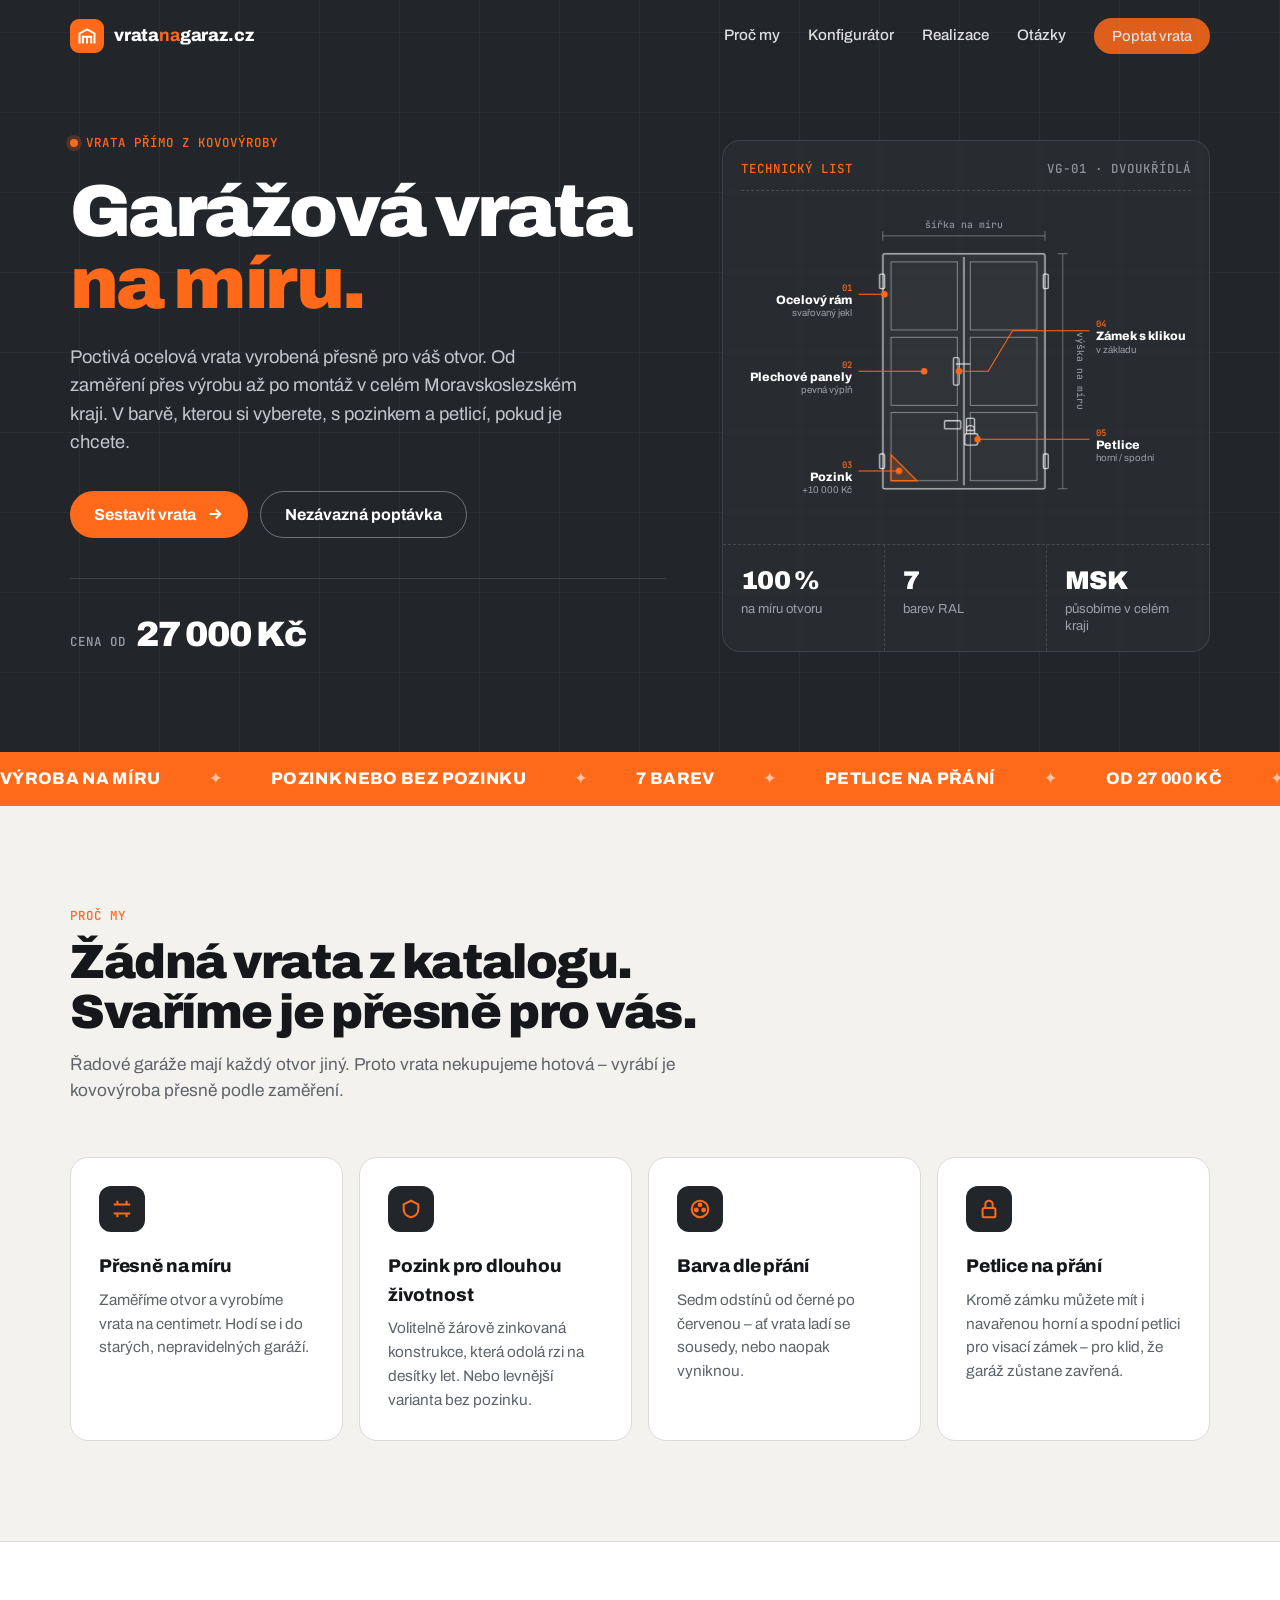
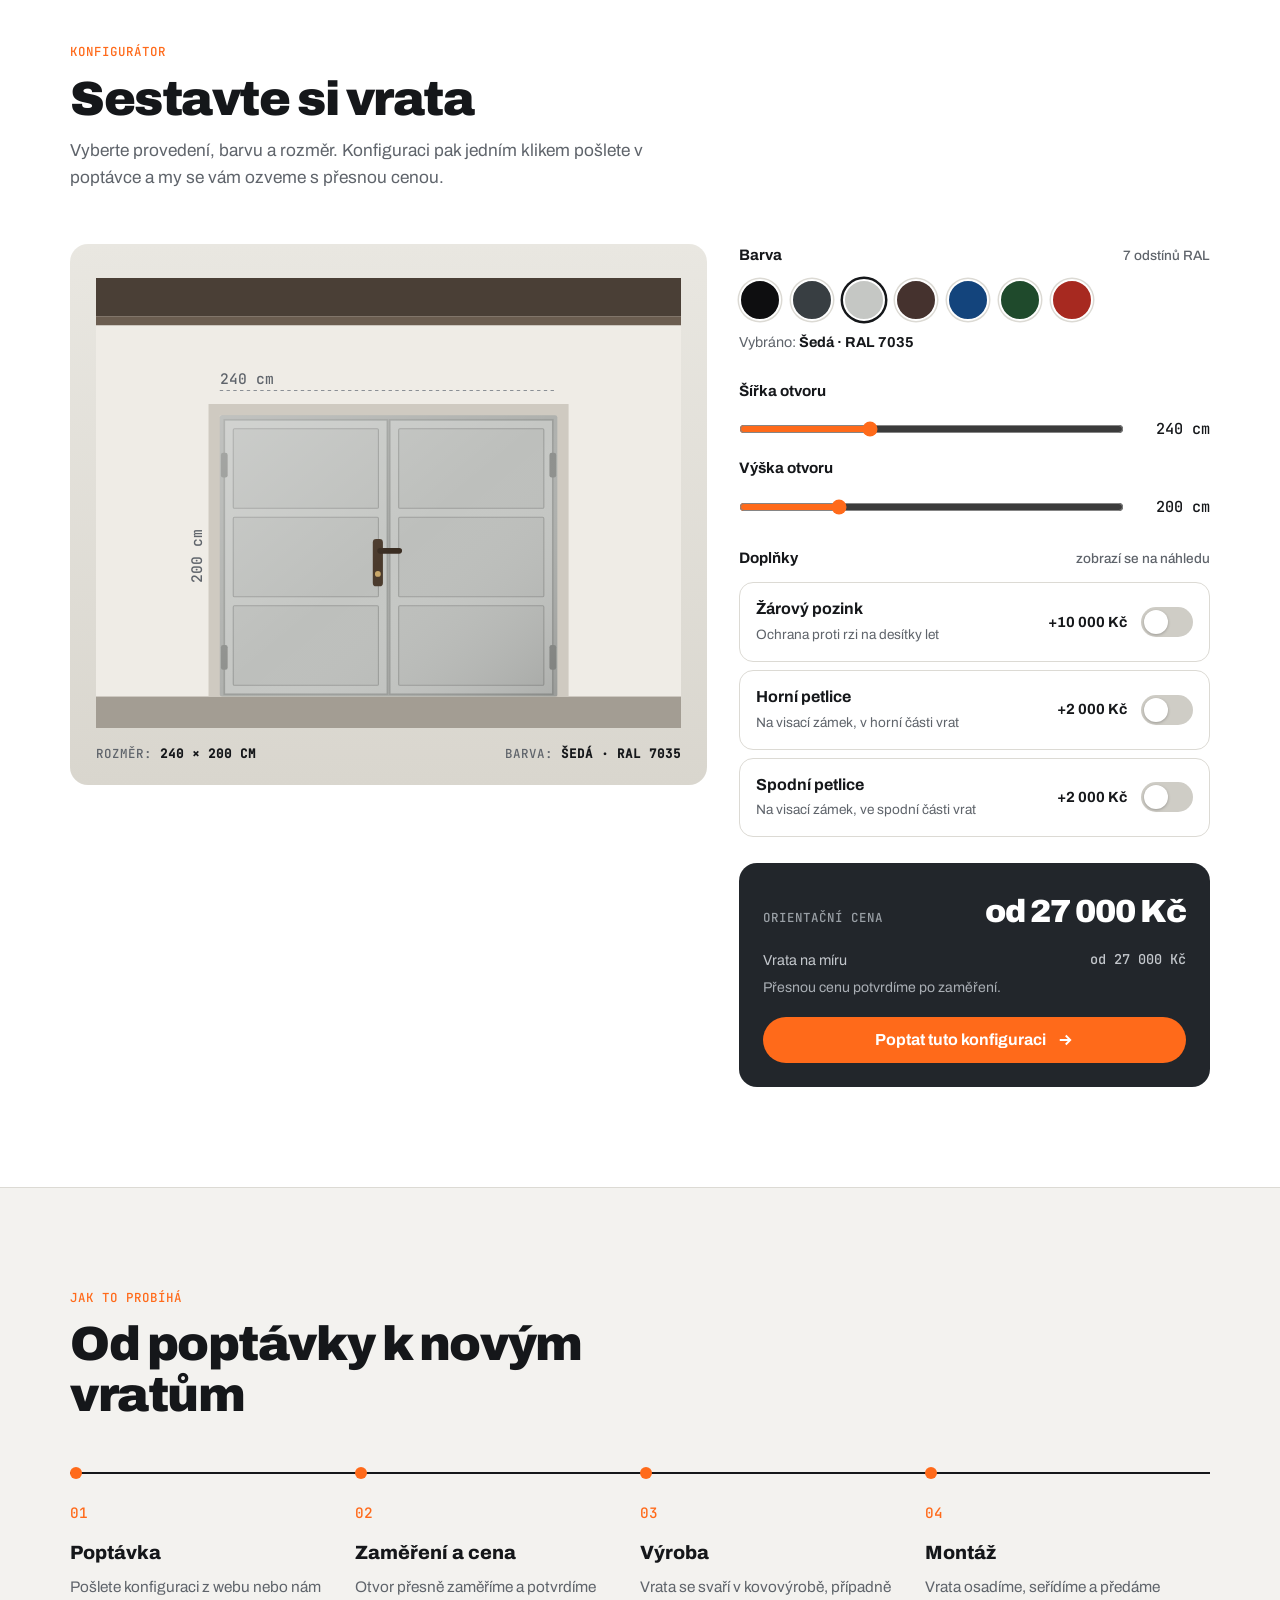
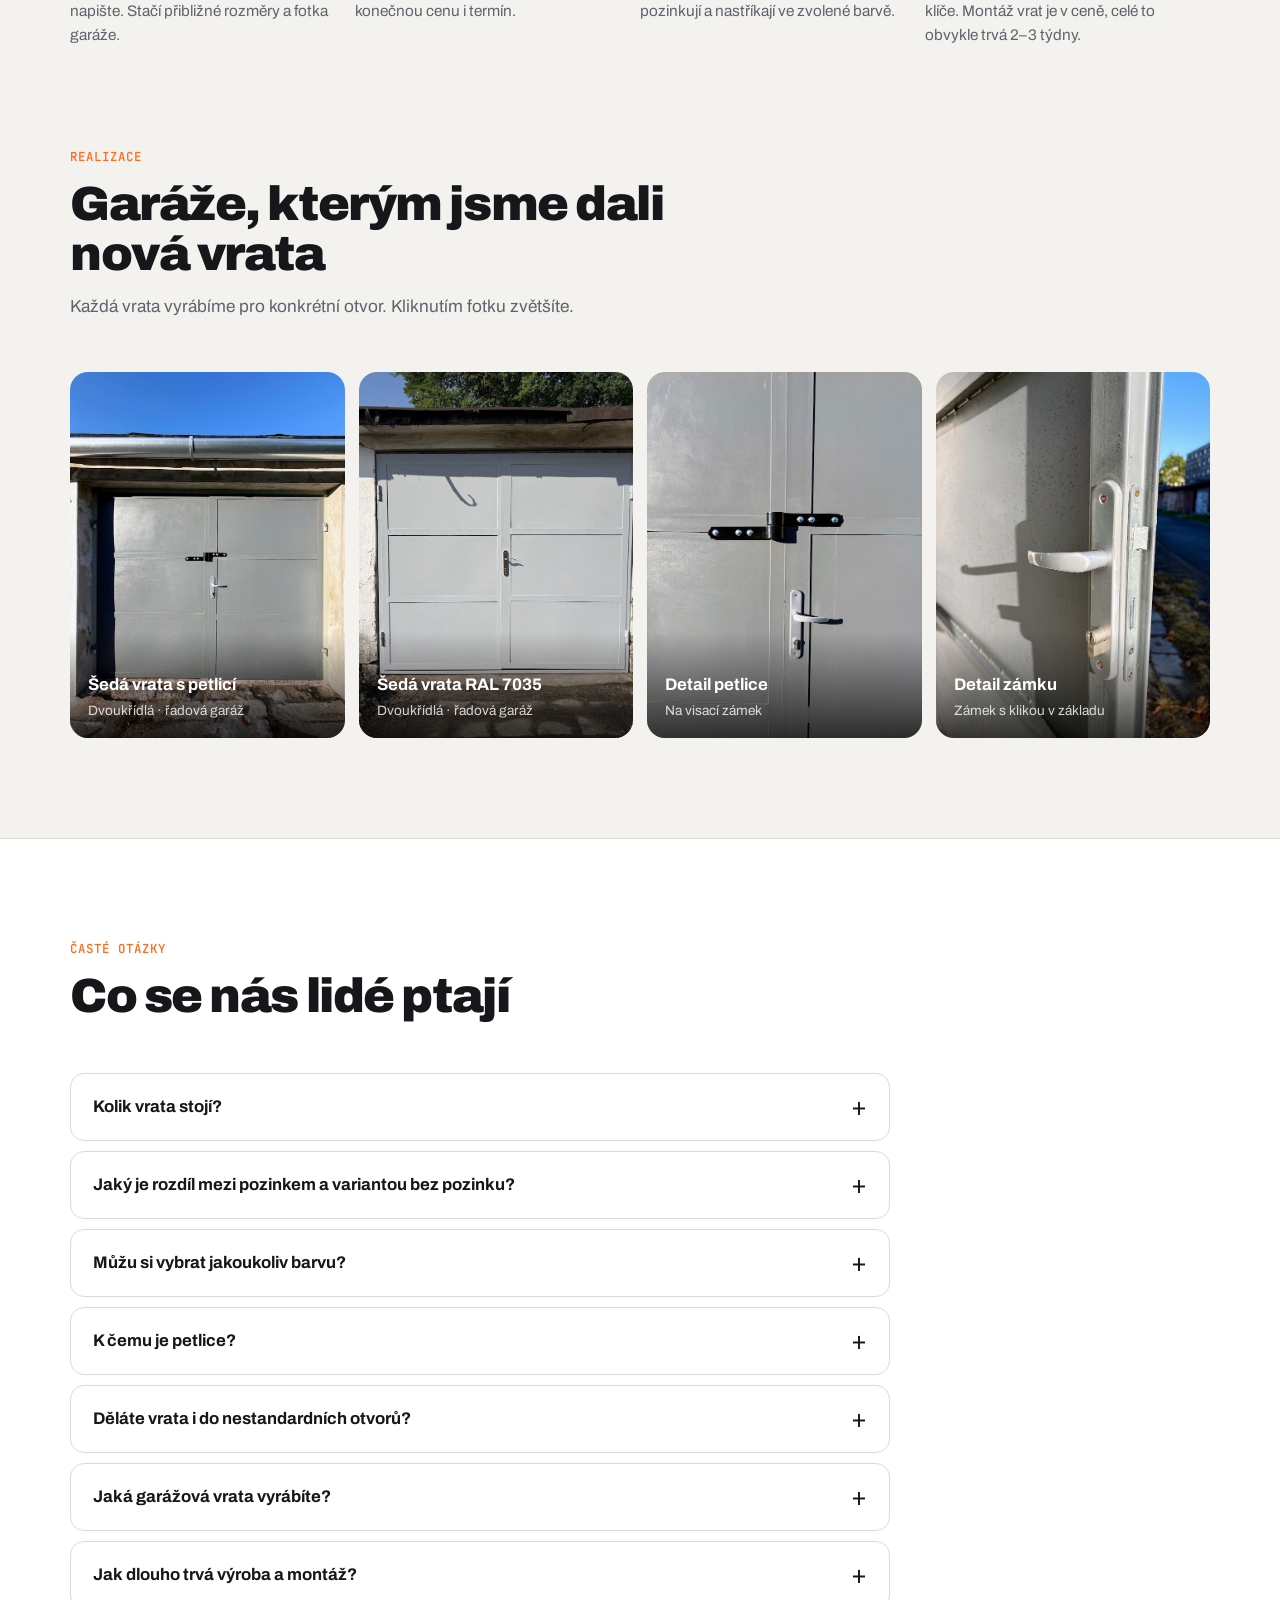
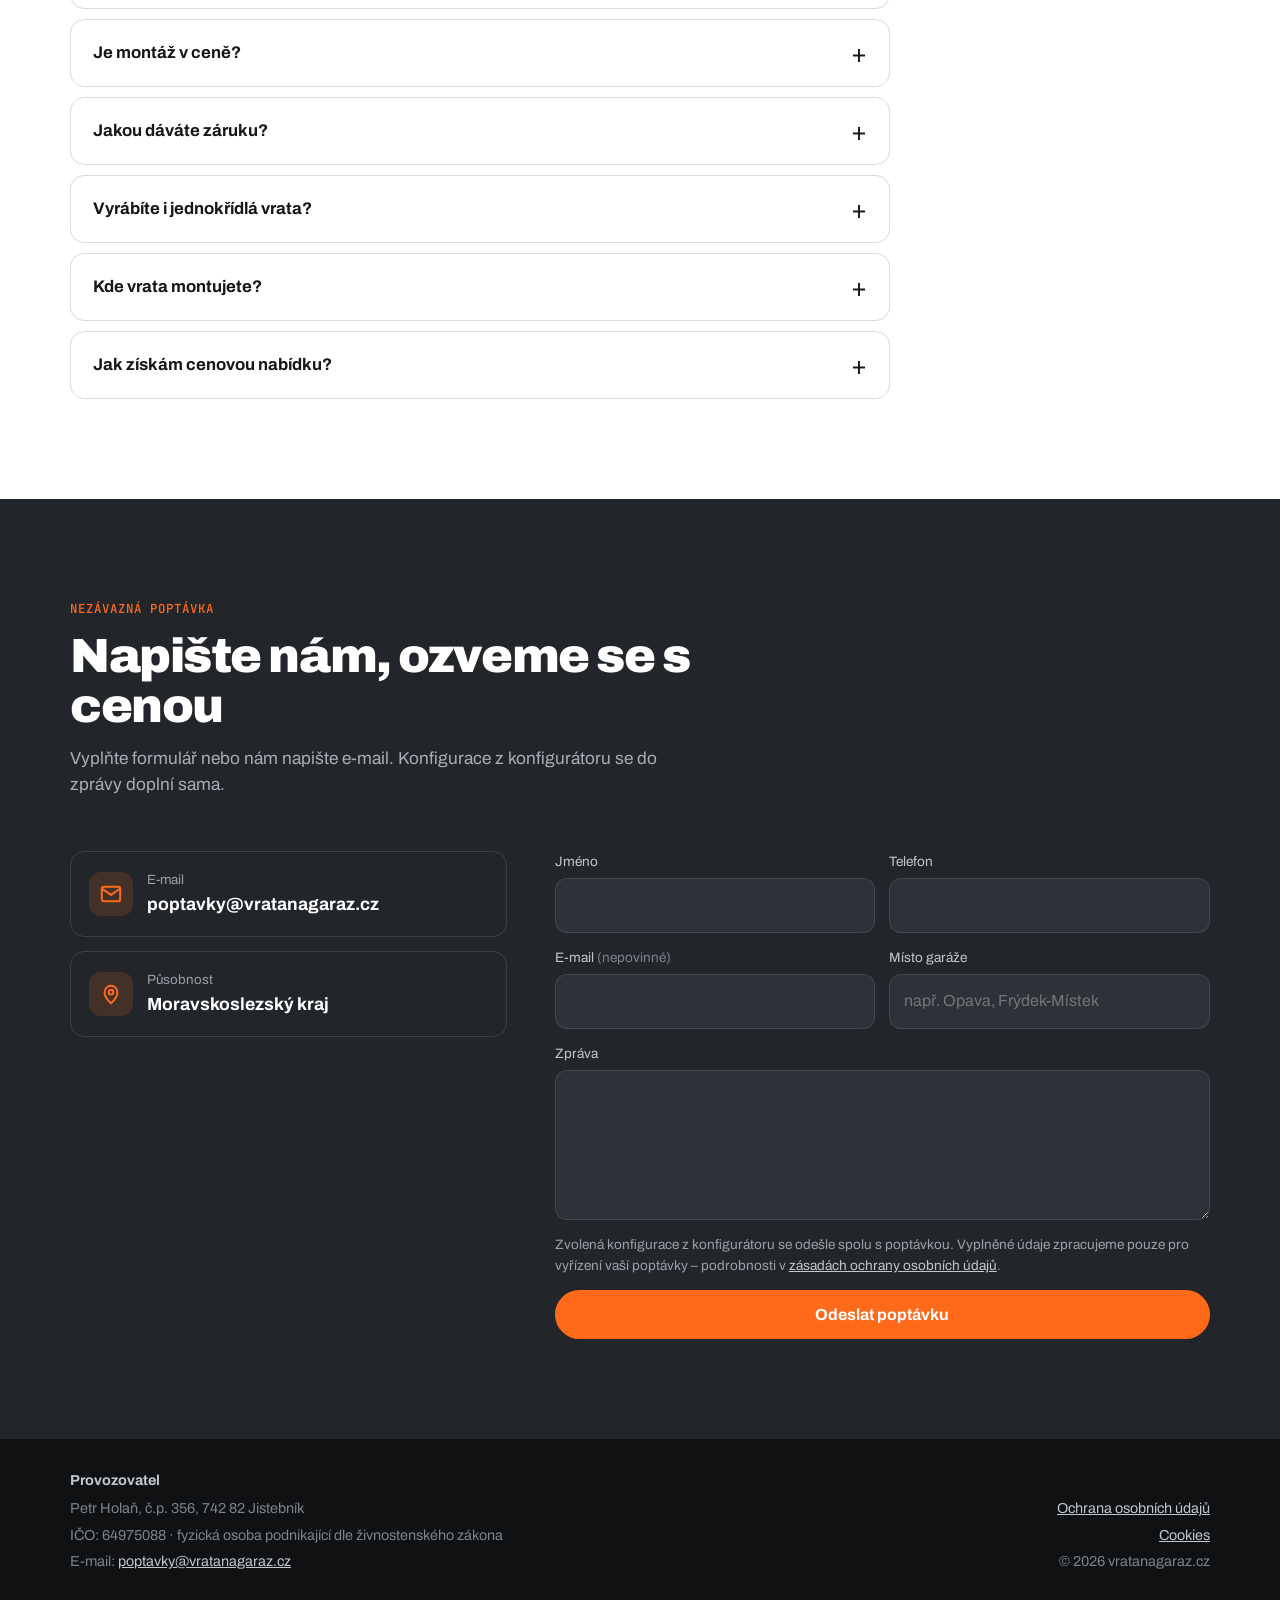
==== commit 9bd0c73d: "Realizace: 3 nové fotky, galerie v mřížce 4 sloupců Co-Authored-By: Claude Opus 5.5 <noreply@anthrop" ====
--- a/index.html
+++ b/index.html
@@ -419,17 +419,14 @@
 .ref li::before{content:"";flex-shrink:0;width:22px;height:22px;margin-top:2px;border-radius:50%;background:var(--accent) url("data:image/svg+xml,%3Csvg xmlns='http://www.w3.org/2000/svg' viewBox='0 0 24 24'%3E%3Cpath d='M6 12l4 4 8-8' stroke='%23fff' stroke-width='3' fill='none'/%3E%3C/svg%3E") center/14px no-repeat}
 @media(max-width:860px){.ref{grid-template-columns:1fr}}
 
-.gallery{display:grid;grid-template-columns:repeat(3,1fr);gap:14px}
-.g-item{position:relative;border-radius:var(--radius);overflow:hidden;cursor:zoom-in;background:#ddd;border:0;padding:0;text-align:left;font:inherit;color:#fff}
-.g-item img{width:100%;height:100%;aspect-ratio:4/3;object-fit:cover;transition:transform .6s}
+.gallery{display:grid;grid-template-columns:repeat(4,1fr);gap:14px}
+.g-item{position:relative;display:block;width:100%;border-radius:var(--radius);overflow:hidden;cursor:zoom-in;background:#ddd;border:0;padding:0;text-align:left;font:inherit;color:#fff}
+.g-item img{width:100%;height:100%;aspect-ratio:3/4;object-fit:cover;display:block;transition:transform .6s}
 .g-item:hover img{transform:scale(1.04)}
-.g-item:first-child{grid-column:span 2;grid-row:span 2}
-.g-item:only-child{grid-column:1/-1}
-.g-item:only-child img{aspect-ratio:16/8}
 .g-cap{position:absolute;inset:auto 0 0 0;padding:40px 18px 16px;background:linear-gradient(transparent,rgba(0,0,0,.72))}
 .g-cap b{display:block;font-size:1.05rem}
 .g-cap span{font-size:.85rem;opacity:.8}
-@media(max-width:760px){.gallery{grid-template-columns:1fr 1fr}.g-item:first-child{grid-column:1/-1;grid-row:auto}.g-item:only-child img{aspect-ratio:4/3}}
+@media(max-width:860px){.gallery{grid-template-columns:1fr 1fr;gap:10px}.g-cap{padding:28px 12px 10px}.g-cap b{font-size:.92rem}.g-cap span{font-size:.75rem}}
 .lightbox{position:fixed;inset:0;z-index:100;background:rgba(10,11,13,.94);display:flex;align-items:center;justify-content:center;padding:20px}
 .lightbox[hidden]{display:none}
 .lightbox figure{max-width:min(1100px,100%);color:#fff;text-align:center}
@@ -953,14 +950,17 @@
 
 // ===== Realizace – fotky přidáte sem (soubor nahrajte do složky webu) =====
 const REALIZACE = [
-  {src:"vrata-realizace.jpg", title:"Dvoukřídlá vrata, šedá RAL 7035", place:"Řadová garáž"}
+  {src:"realizace-sede-petlice.jpg", title:"Šedá vrata s petlicí", place:"Dvoukřídlá · řadová garáž"},
+  {src:"vrata-realizace.jpg", title:"Šedá vrata RAL 7035", place:"Dvoukřídlá · řadová garáž"},
+  {src:"detail-petlice-klika.jpg", title:"Detail petlice", place:"Na visací zámek"},
+  {src:"detail-zamek.jpg", title:"Detail zámku", place:"Zámek s klikou v základu"}
 ];
 const gal = $("#gallery"), lb = $("#lightbox");
 let lbIdx = 0;
 REALIZACE.forEach((r,i)=>{
   const b = document.createElement("button");
   b.className="g-item rv"; b.type="button";
-  b.innerHTML = `<img src="${r.src}" alt="${r.title}" loading="lazy"><div class="g-cap"><b>${r.title}</b><span>${r.place||""}</span></div>`;
+  b.innerHTML = `<img src="${r.src}" alt="${r.title} – garážová vrata na míru" loading="lazy"><div class="g-cap"><b>${r.title}</b><span>${r.place||""}</span></div>`;
   b.onclick = ()=>openLb(i);
   gal.appendChild(b);
 });
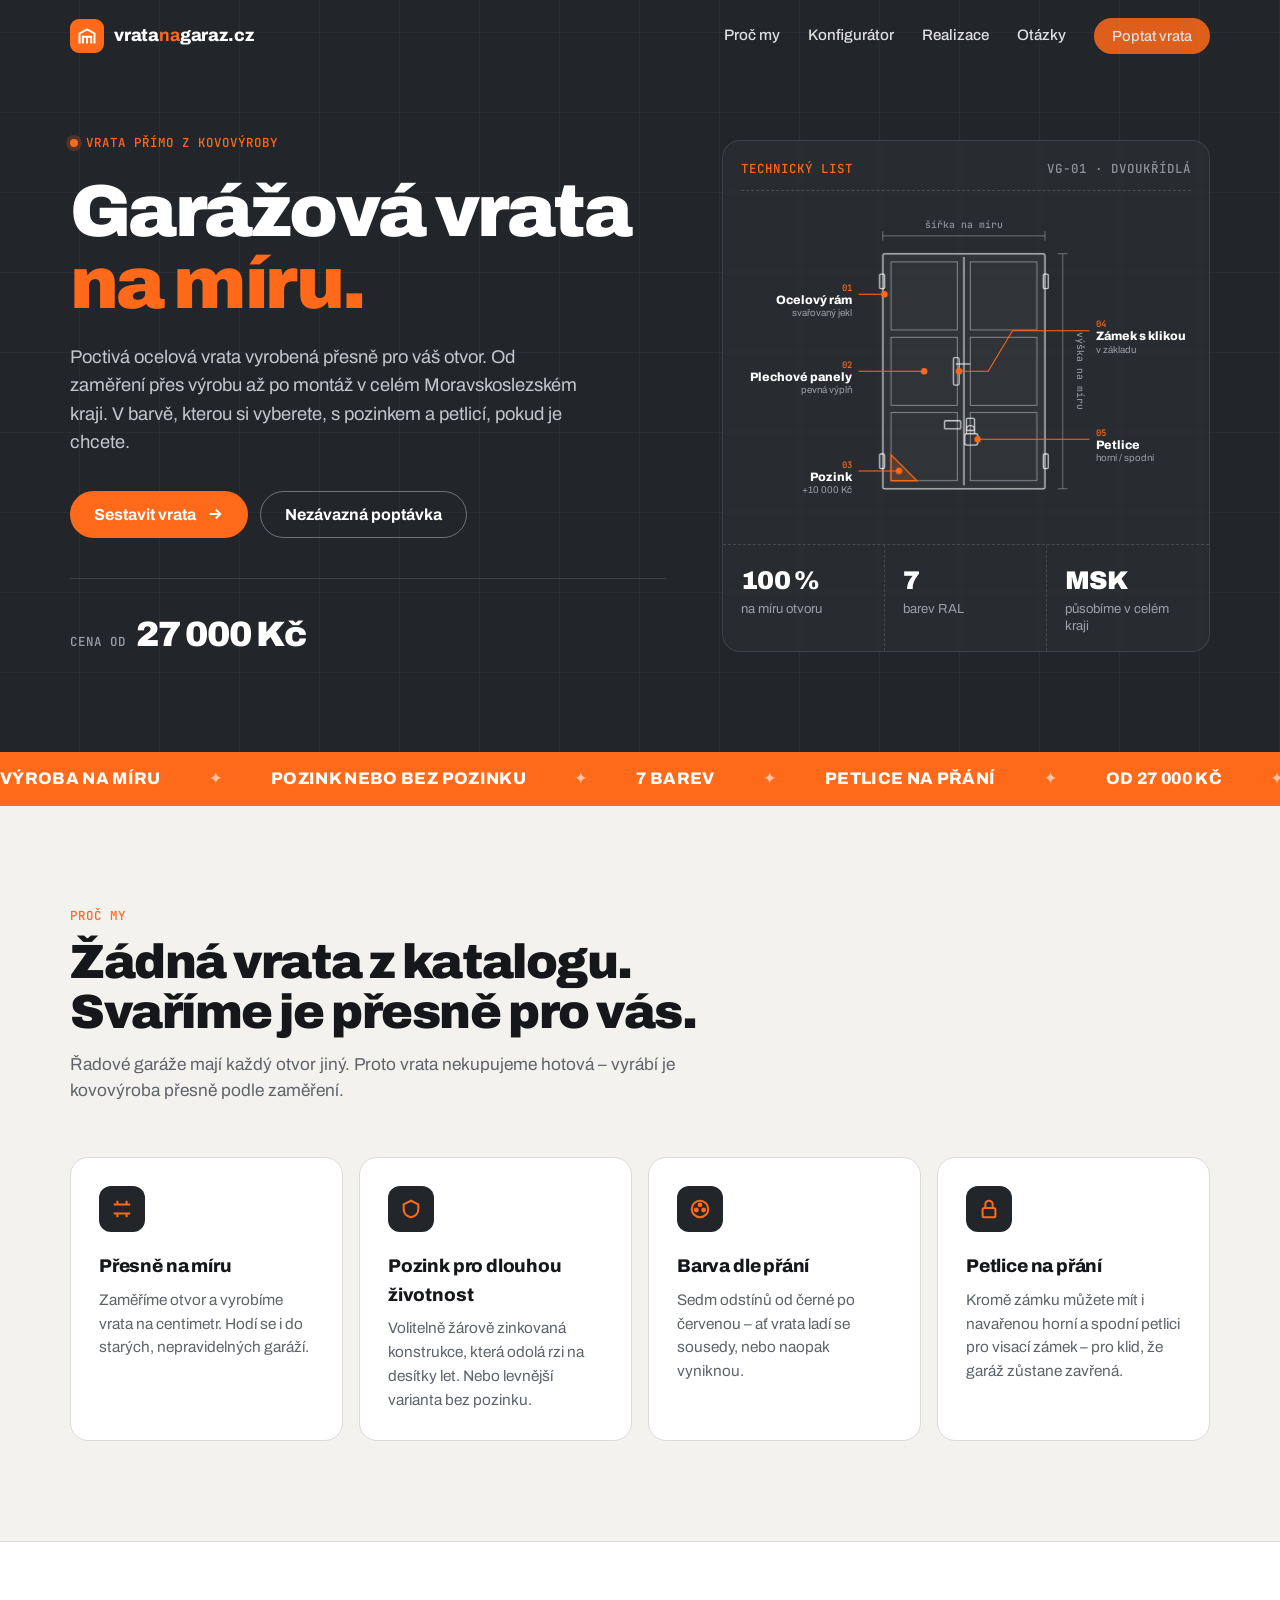
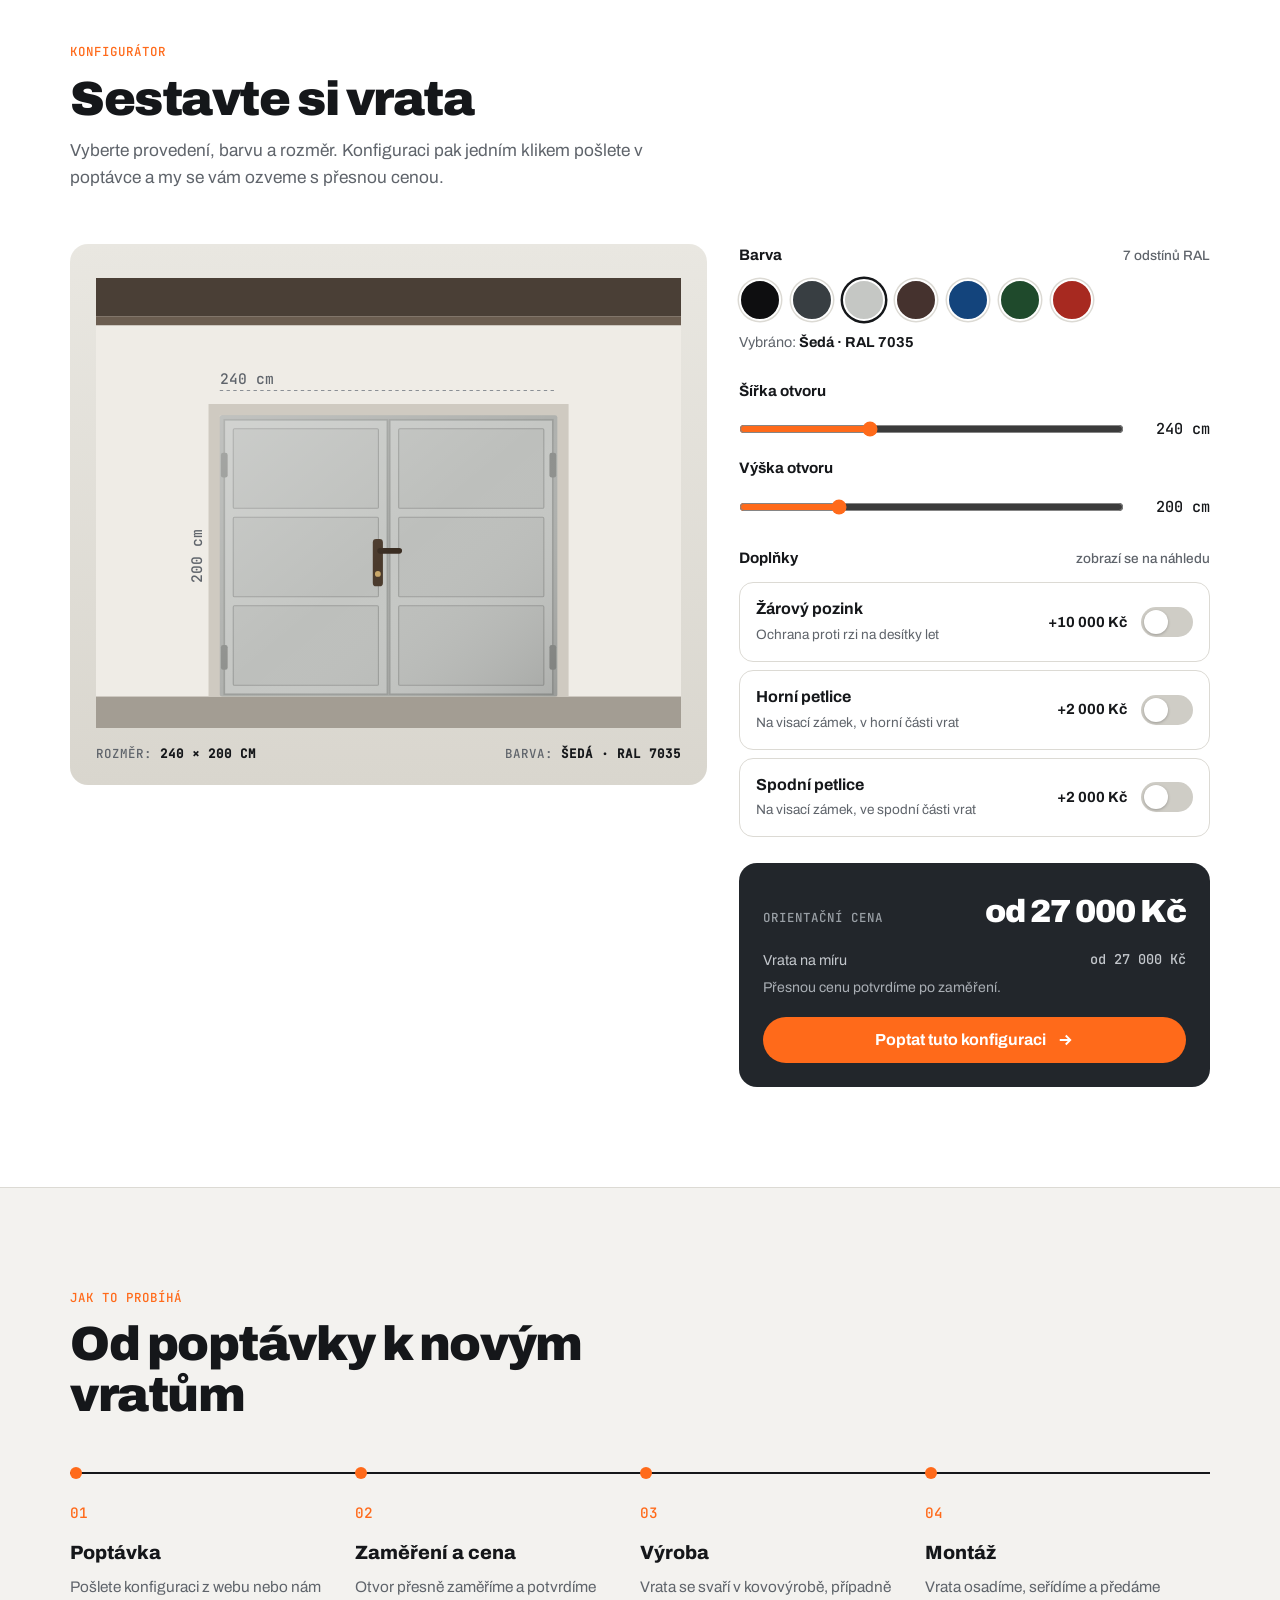
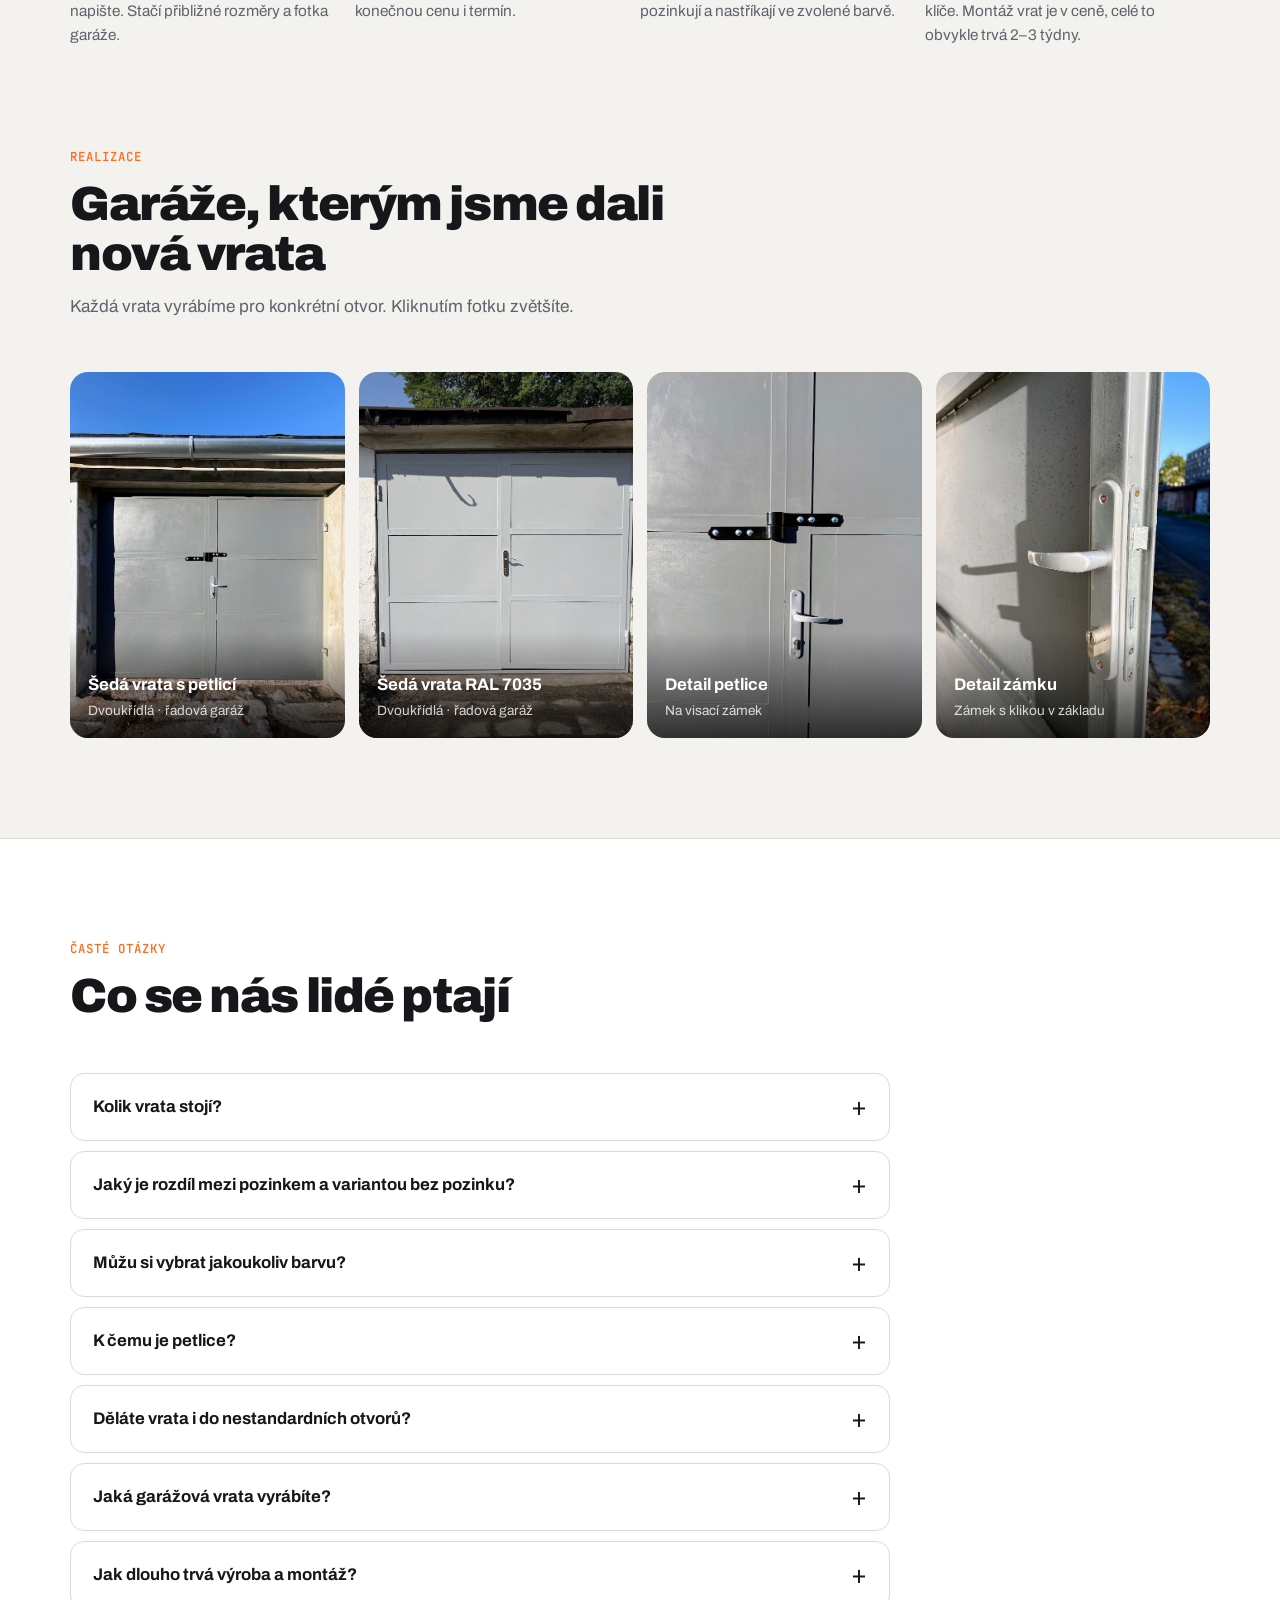
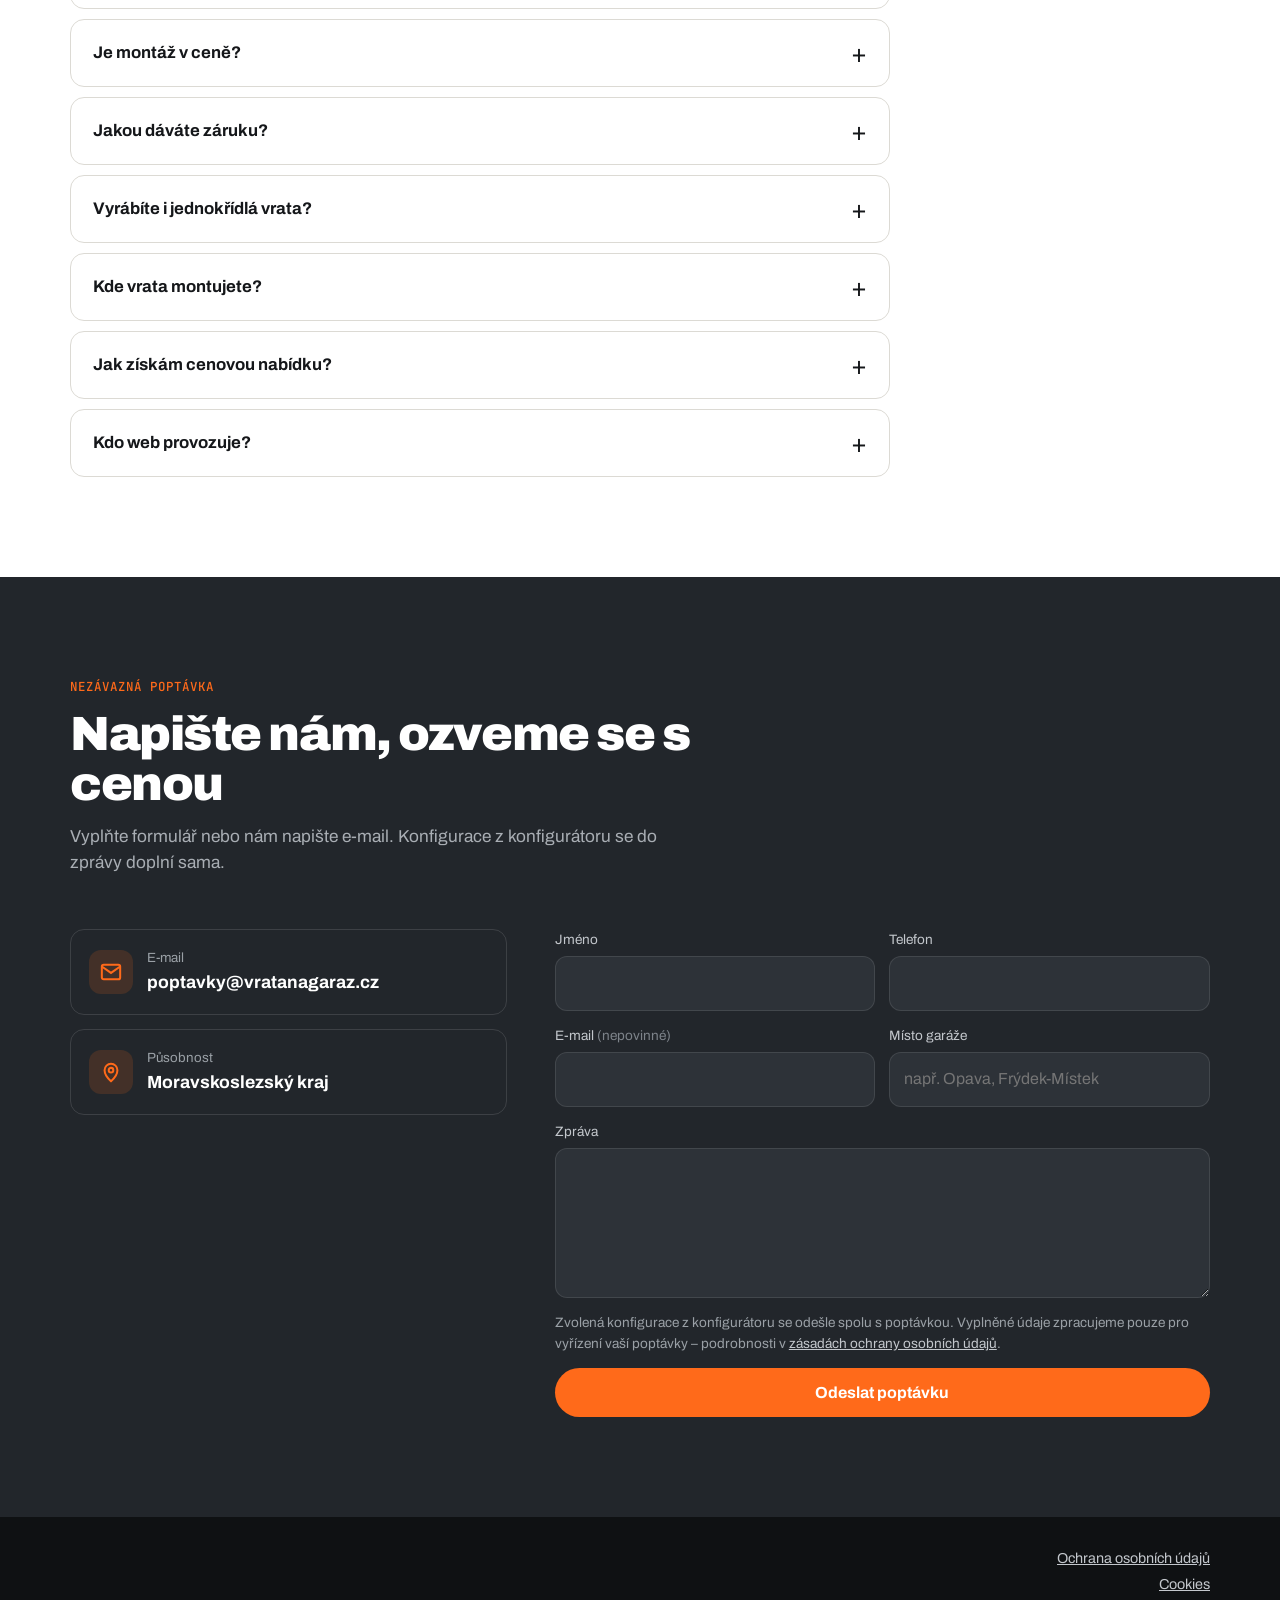
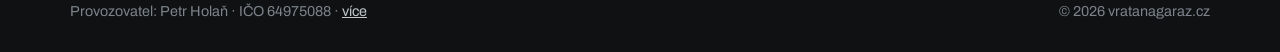
==== commit 9f384e96: "Provozovatel: plné údaje přesunuty do FAQ, v patičce jen krátký řádek Co-Authored-By: Claude Opus 5." ====
--- a/index.html
+++ b/index.html
@@ -247,6 +247,14 @@
       "@type": "Answer",
       "text": "Sestavte si vrata v konfigurátoru na této stránce a odešlete nezávaznou poptávku, nebo napište na poptavky@vratanagaraz.cz. Ozveme se vám, domluvíme zaměření a potvrdíme přesnou cenu. Poptávka je zdarma a k ničemu vás nezavazuje."
      }
+    },
+    {
+     "@type": "Question",
+     "name": "Kdo web provozuje?",
+     "acceptedAnswer": {
+      "@type": "Answer",
+      "text": "Provozovatelem webu vratanagaraz.cz je Petr Holaň, č.p. 356, 742 82 Jistebník, IČO 64975088, fyzická osoba podnikající dle živnostenského zákona. Kontakt: poptavky@vratanagaraz.cz."
+     }
     }
    ]
   }
@@ -757,6 +765,7 @@
       <details class="rv"><summary>Vyrábíte i jednokřídlá vrata?</summary><p>Ano. Kromě dvoukřídlých vrat vyrábíme na míru i jednokřídlá. Konfigurátor zobrazuje dvoukřídlou variantu – pokud chcete jednokřídlá vrata, stačí to napsat do zprávy v poptávce.</p></details>
       <details class="rv"><summary>Kde vrata montujete?</summary><p>Působíme v celém Moravskoslezském kraji – například v Ostravě, Opavě, Frýdku-Místku, Havířově, Karviné, Třinci, Novém Jičíně, Kopřivnici, Bohumíně, Orlové, Hlučíně, Krnově a v jejich okolí.</p></details>
       <details class="rv"><summary>Jak získám cenovou nabídku?</summary><p>Sestavte si vrata v konfigurátoru na této stránce a odešlete nezávaznou poptávku, nebo napište na poptavky@vratanagaraz.cz. Ozveme se vám, domluvíme zaměření a potvrdíme přesnou cenu. Poptávka je zdarma a k ničemu vás nezavazuje.</p></details>
+      <details class="rv" id="faq-provozovatel"><summary>Kdo web provozuje?</summary><p>Provozovatelem webu vratanagaraz.cz je Petr Holaň, č.p. 356, 742 82 Jistebník, IČO 64975088, fyzická osoba podnikající dle živnostenského zákona. Kontakt: poptavky@vratanagaraz.cz.</p></details>
     </div>
   </div>
 </section>
@@ -797,10 +806,7 @@
 <footer>
   <div class="wrap foot">
     <div class="foot-op">
-      <b>Provozovatel</b>
-      <span>Petr Holaň, č.p. 356, 742 82 Jistebník</span>
-      <span>IČO: 64975088 · fyzická osoba podnikající dle živnostenského zákona</span>
-      <span>E-mail: <a href="mailto:poptavky@vratanagaraz.cz">poptavky@vratanagaraz.cz</a></span>
+      <span>Provozovatel: Petr Holaň · IČO 64975088 · <a href="#faq-provozovatel">více</a></span>
     </div>
     <div class="foot-links">
       <a href="ochrana-osobnich-udaju.html">Ochrana osobních údajů</a>
@@ -1024,6 +1030,10 @@
   }
 });
 
+// otevření FAQ položky z odkazu
+function openHashDetails(){ const d=document.getElementById(location.hash.slice(1)); if(d&&d.tagName==="DETAILS"){ d.open=true; d.classList.add("in"); } }
+addEventListener("hashchange",openHashDetails); openHashDetails();
+
 // header + reveal
 const hdr = $("header");
 addEventListener("scroll",()=>hdr.classList.toggle("scrolled",scrollY>30),{passive:true});
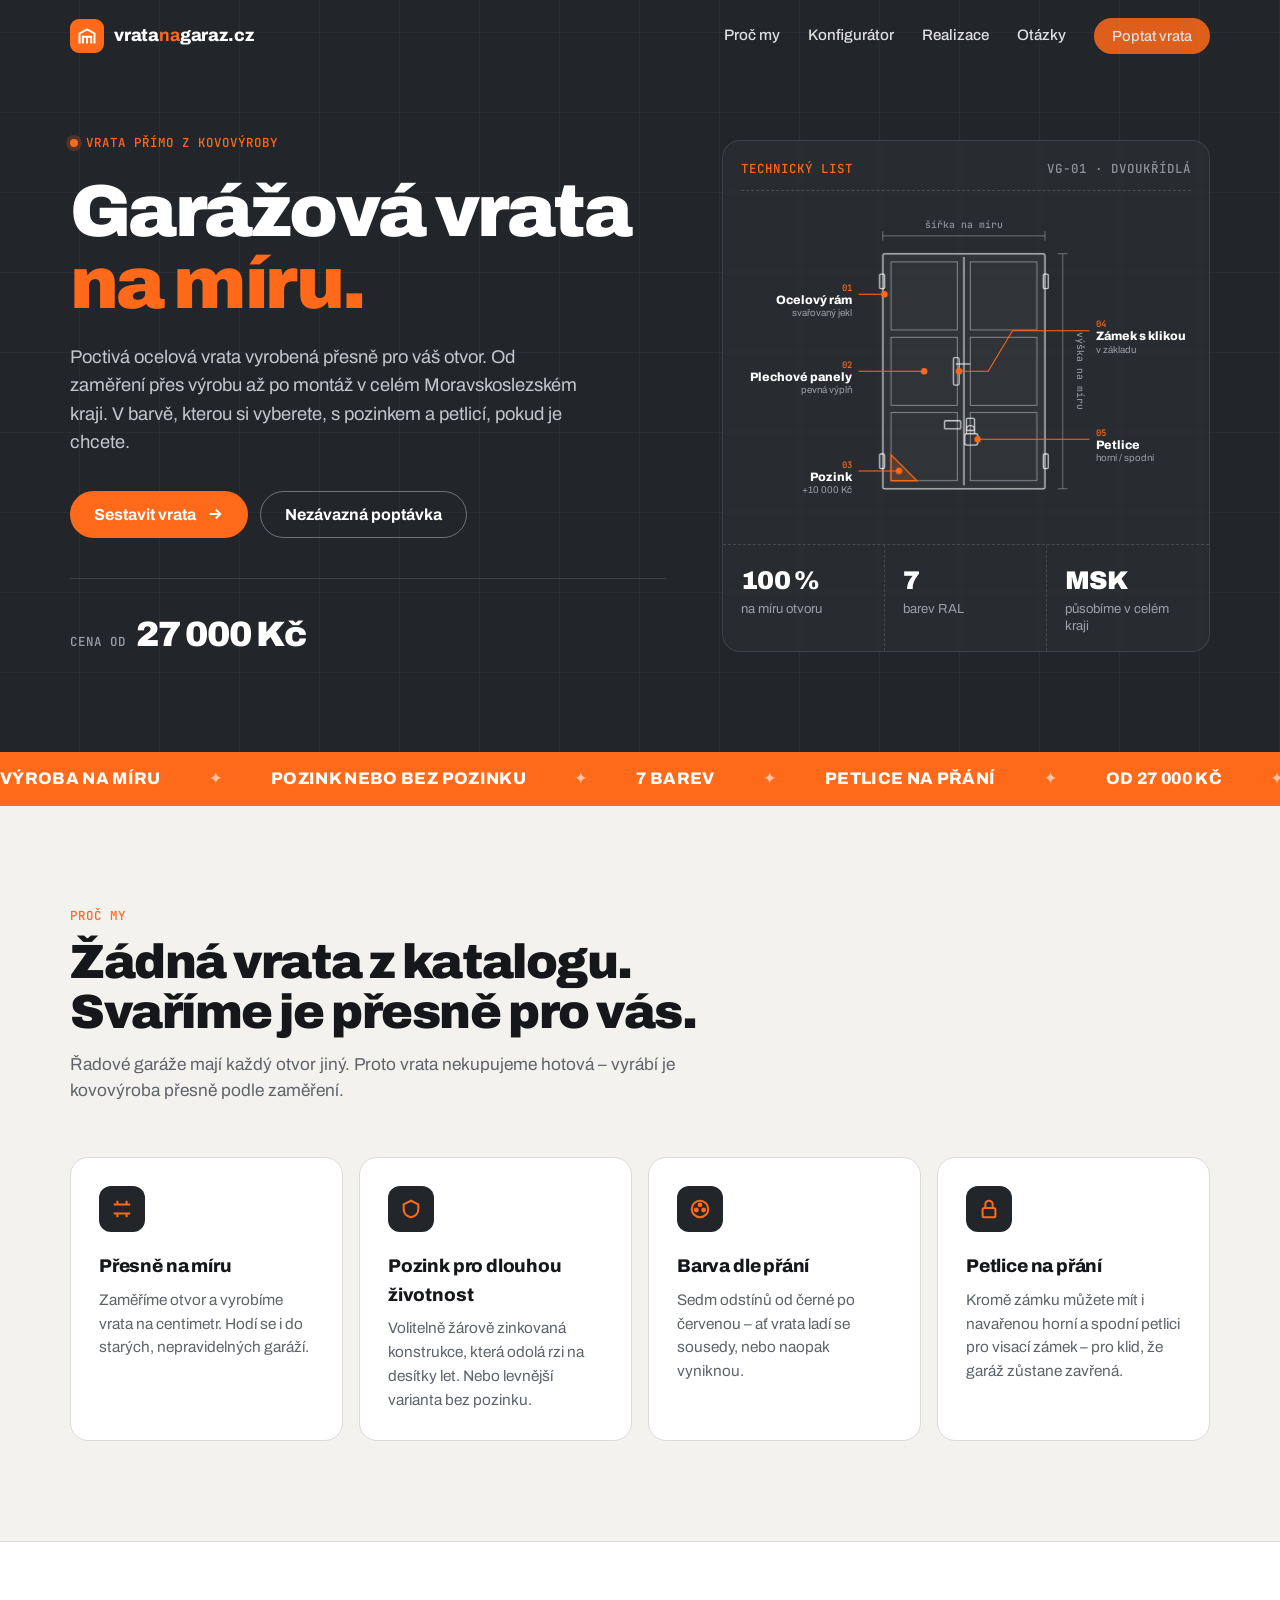
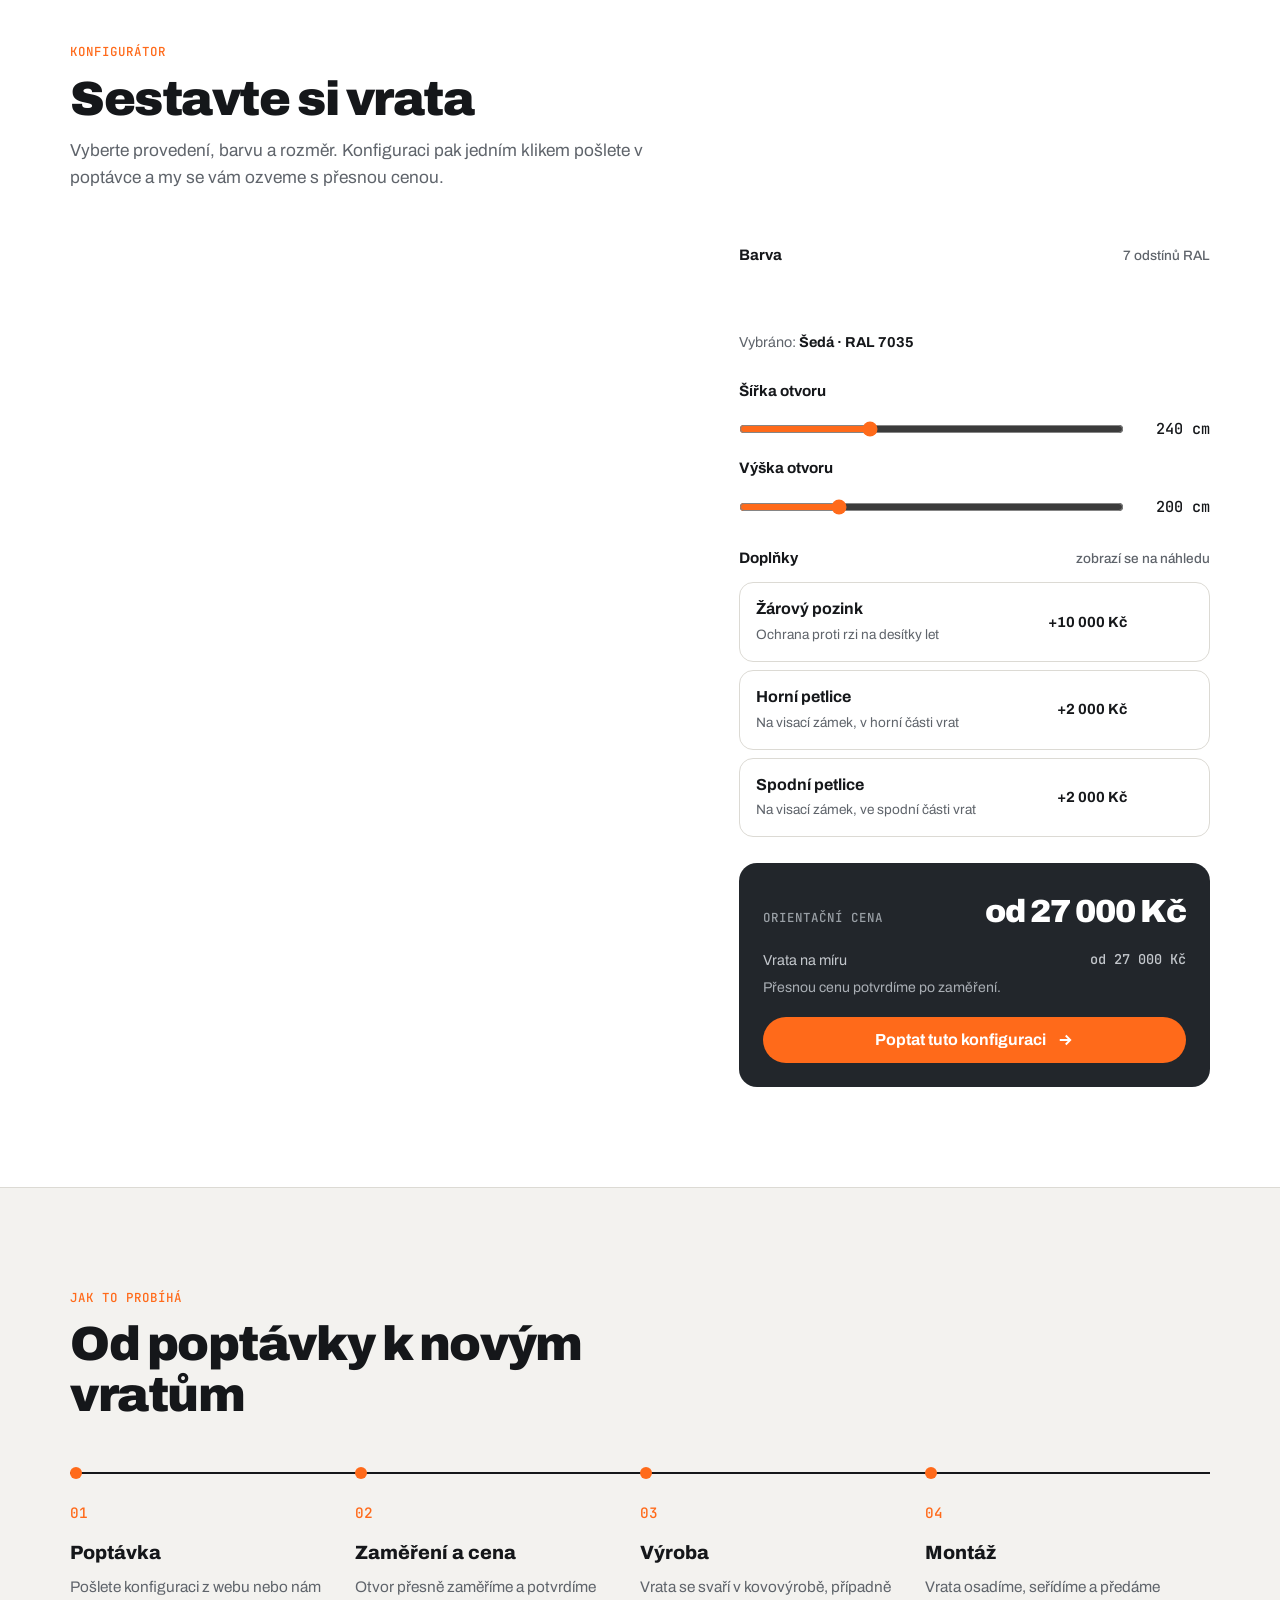
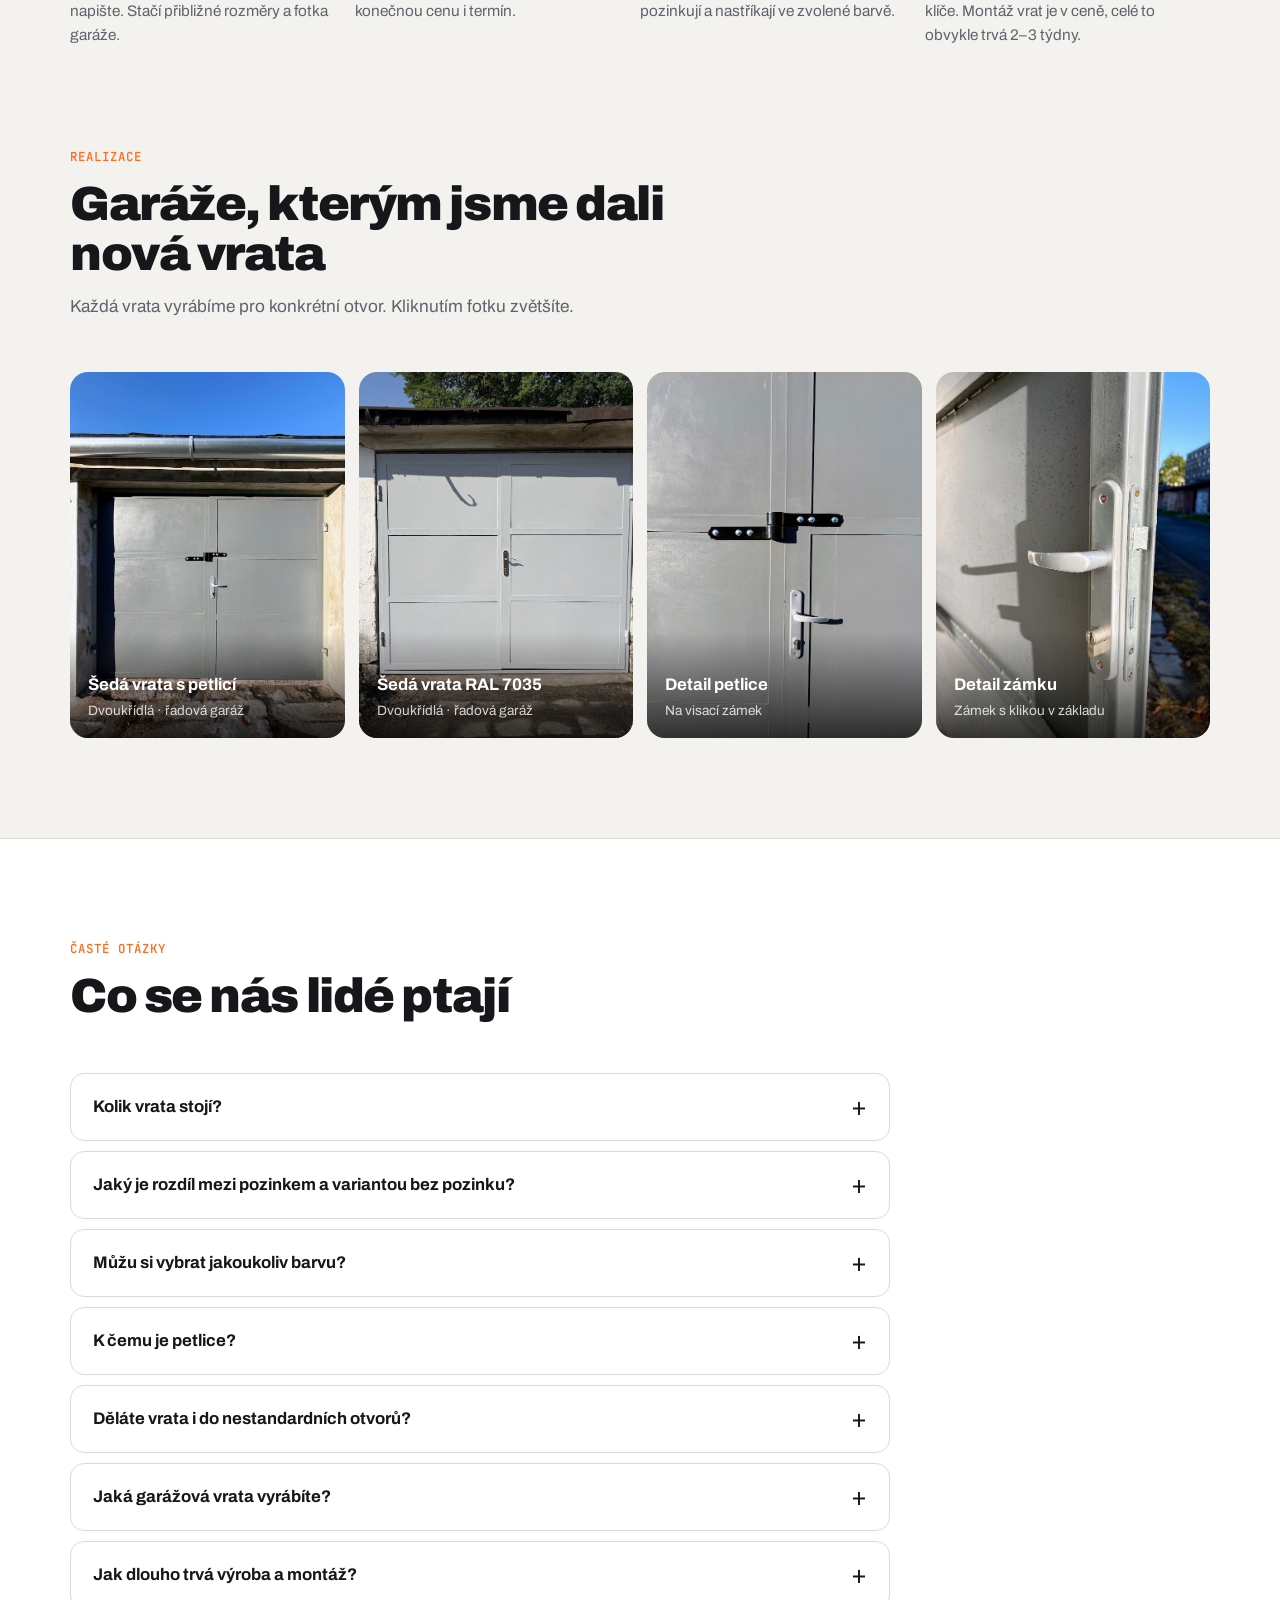
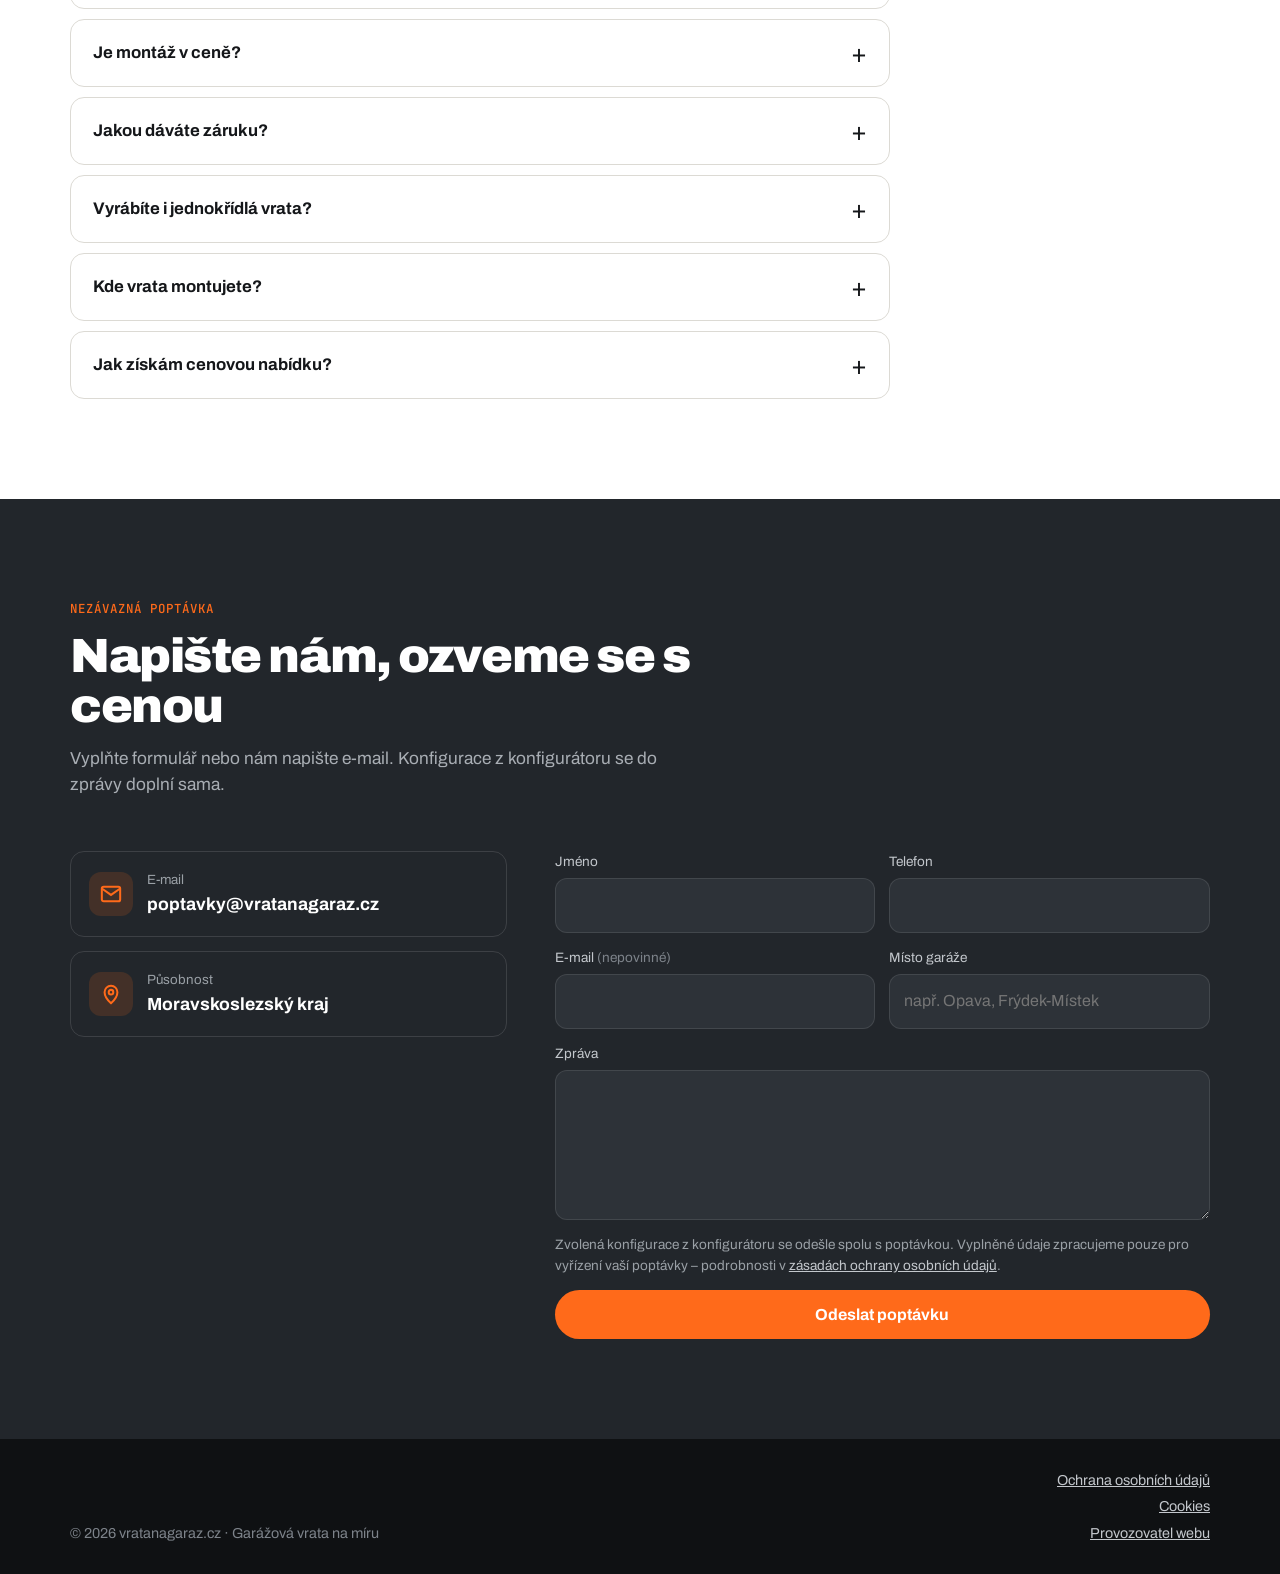
==== commit 62460e53: "Provozovatel jen jako odkaz v patičce, odstraněn z FAQ Co-Authored-By: Claude Opus 5.5 <noreply@anth" ====
--- a/index.html
+++ b/index.html
@@ -247,14 +247,6 @@
       "@type": "Answer",
       "text": "Sestavte si vrata v konfigurátoru na této stránce a odešlete nezávaznou poptávku, nebo napište na poptavky@vratanagaraz.cz. Ozveme se vám, domluvíme zaměření a potvrdíme přesnou cenu. Poptávka je zdarma a k ničemu vás nezavazuje."
      }
-    },
-    {
-     "@type": "Question",
-     "name": "Kdo web provozuje?",
-     "acceptedAnswer": {
-      "@type": "Answer",
-      "text": "Provozovatelem webu vratanagaraz.cz je Petr Holaň, č.p. 356, 742 82 Jistebník, IČO 64975088, fyzická osoba podnikající dle živnostenského zákona. Kontakt: poptavky@vratanagaraz.cz."
-     }
     }
    ]
   }
@@ -765,7 +757,6 @@
       <details class="rv"><summary>Vyrábíte i jednokřídlá vrata?</summary><p>Ano. Kromě dvoukřídlých vrat vyrábíme na míru i jednokřídlá. Konfigurátor zobrazuje dvoukřídlou variantu – pokud chcete jednokřídlá vrata, stačí to napsat do zprávy v poptávce.</p></details>
       <details class="rv"><summary>Kde vrata montujete?</summary><p>Působíme v celém Moravskoslezském kraji – například v Ostravě, Opavě, Frýdku-Místku, Havířově, Karviné, Třinci, Novém Jičíně, Kopřivnici, Bohumíně, Orlové, Hlučíně, Krnově a v jejich okolí.</p></details>
       <details class="rv"><summary>Jak získám cenovou nabídku?</summary><p>Sestavte si vrata v konfigurátoru na této stránce a odešlete nezávaznou poptávku, nebo napište na poptavky@vratanagaraz.cz. Ozveme se vám, domluvíme zaměření a potvrdíme přesnou cenu. Poptávka je zdarma a k ničemu vás nezavazuje.</p></details>
-      <details class="rv" id="faq-provozovatel"><summary>Kdo web provozuje?</summary><p>Provozovatelem webu vratanagaraz.cz je Petr Holaň, č.p. 356, 742 82 Jistebník, IČO 64975088, fyzická osoba podnikající dle živnostenského zákona. Kontakt: poptavky@vratanagaraz.cz.</p></details>
     </div>
   </div>
 </section>
@@ -805,13 +796,11 @@
 
 <footer>
   <div class="wrap foot">
-    <div class="foot-op">
-      <span>Provozovatel: Petr Holaň · IČO 64975088 · <a href="#faq-provozovatel">více</a></span>
-    </div>
+    <div class="foot-op"><span>© <span id="yr"></span> vratanagaraz.cz · Garážová vrata na míru</span></div>
     <div class="foot-links">
       <a href="ochrana-osobnich-udaju.html">Ochrana osobních údajů</a>
       <a href="ochrana-osobnich-udaju.html#cookies">Cookies</a>
-      <span>© <span id="yr"></span> vratanagaraz.cz</span>
+      <a href="ochrana-osobnich-udaju.html#provozovatel">Provozovatel webu</a>
     </div>
   </div>
 </footer>
@@ -1030,10 +1019,6 @@
   }
 });
 
-// otevření FAQ položky z odkazu
-function openHashDetails(){ const d=document.getElementById(location.hash.slice(1)); if(d&&d.tagName==="DETAILS"){ d.open=true; d.classList.add("in"); } }
-addEventListener("hashchange",openHashDetails); openHashDetails();
-
 // header + reveal
 const hdr = $("header");
 addEventListener("scroll",()=>hdr.classList.toggle("scrolled",scrollY>30),{passive:true});
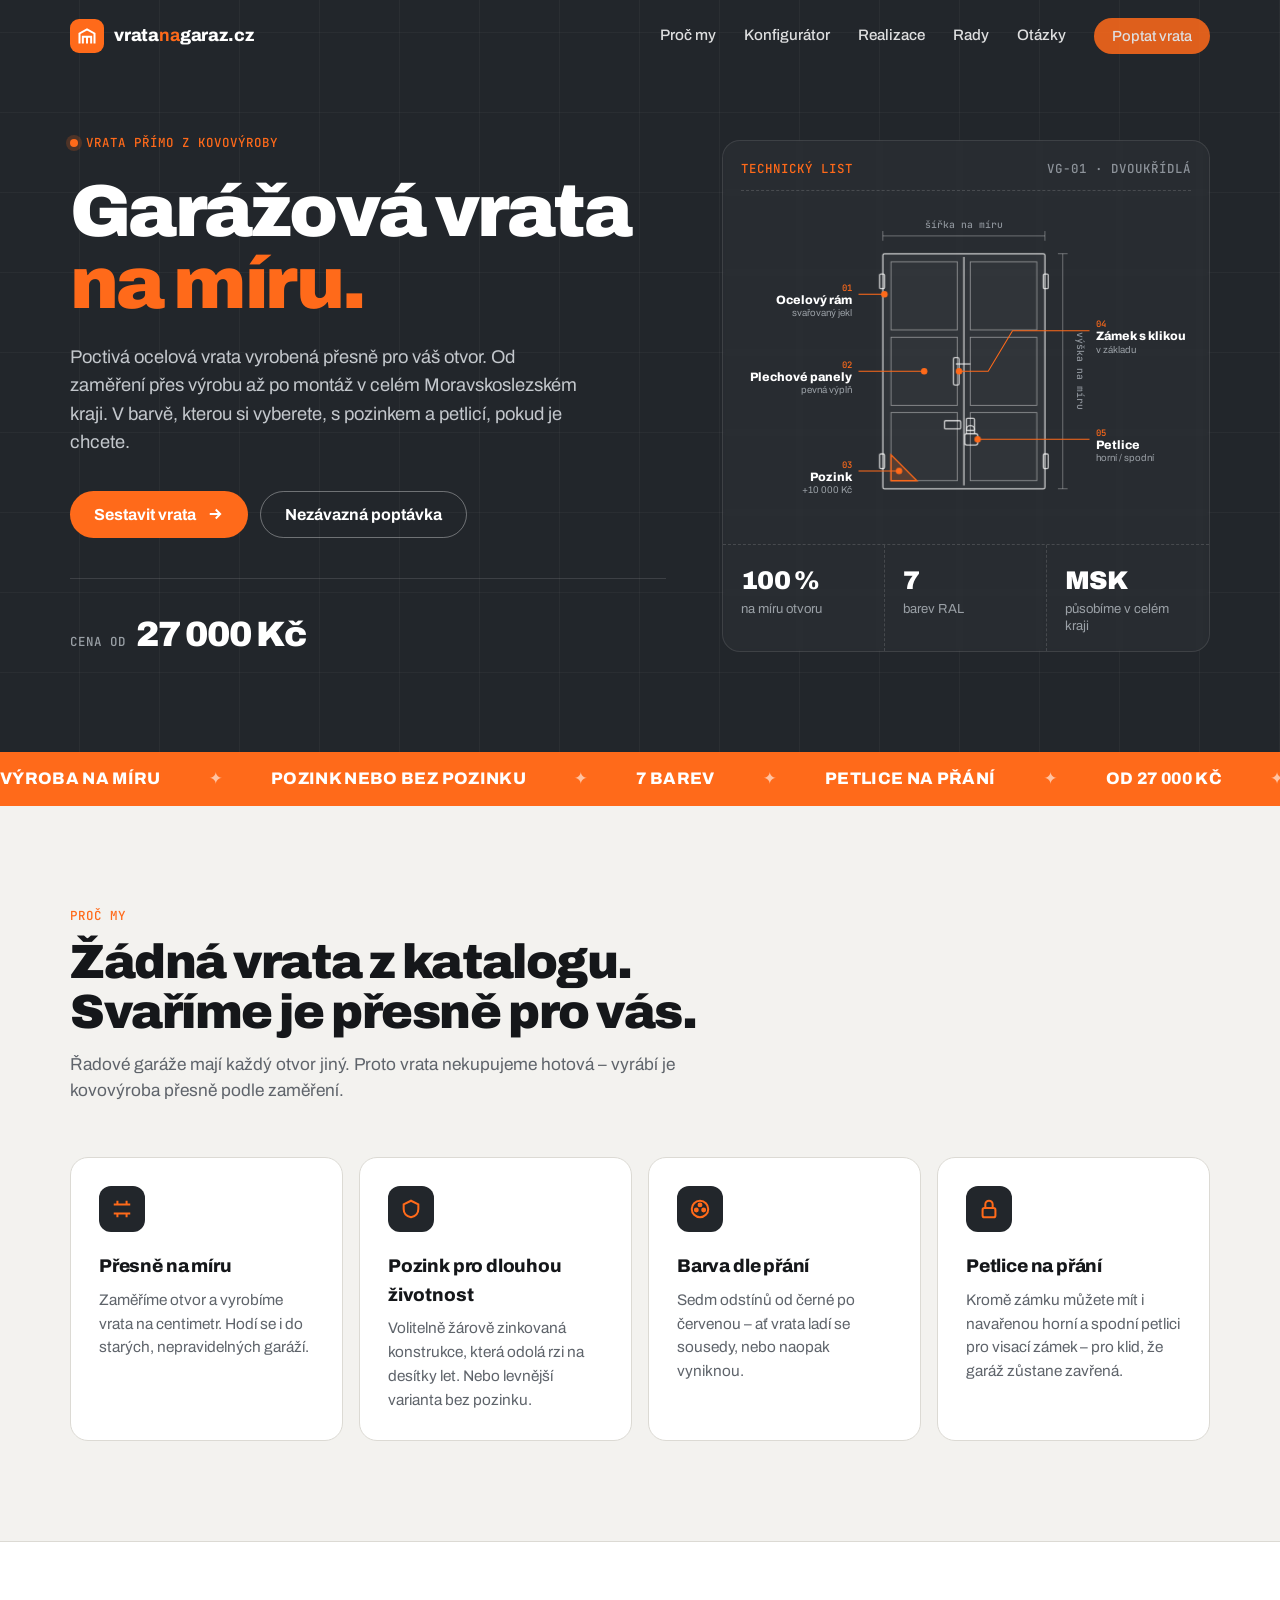
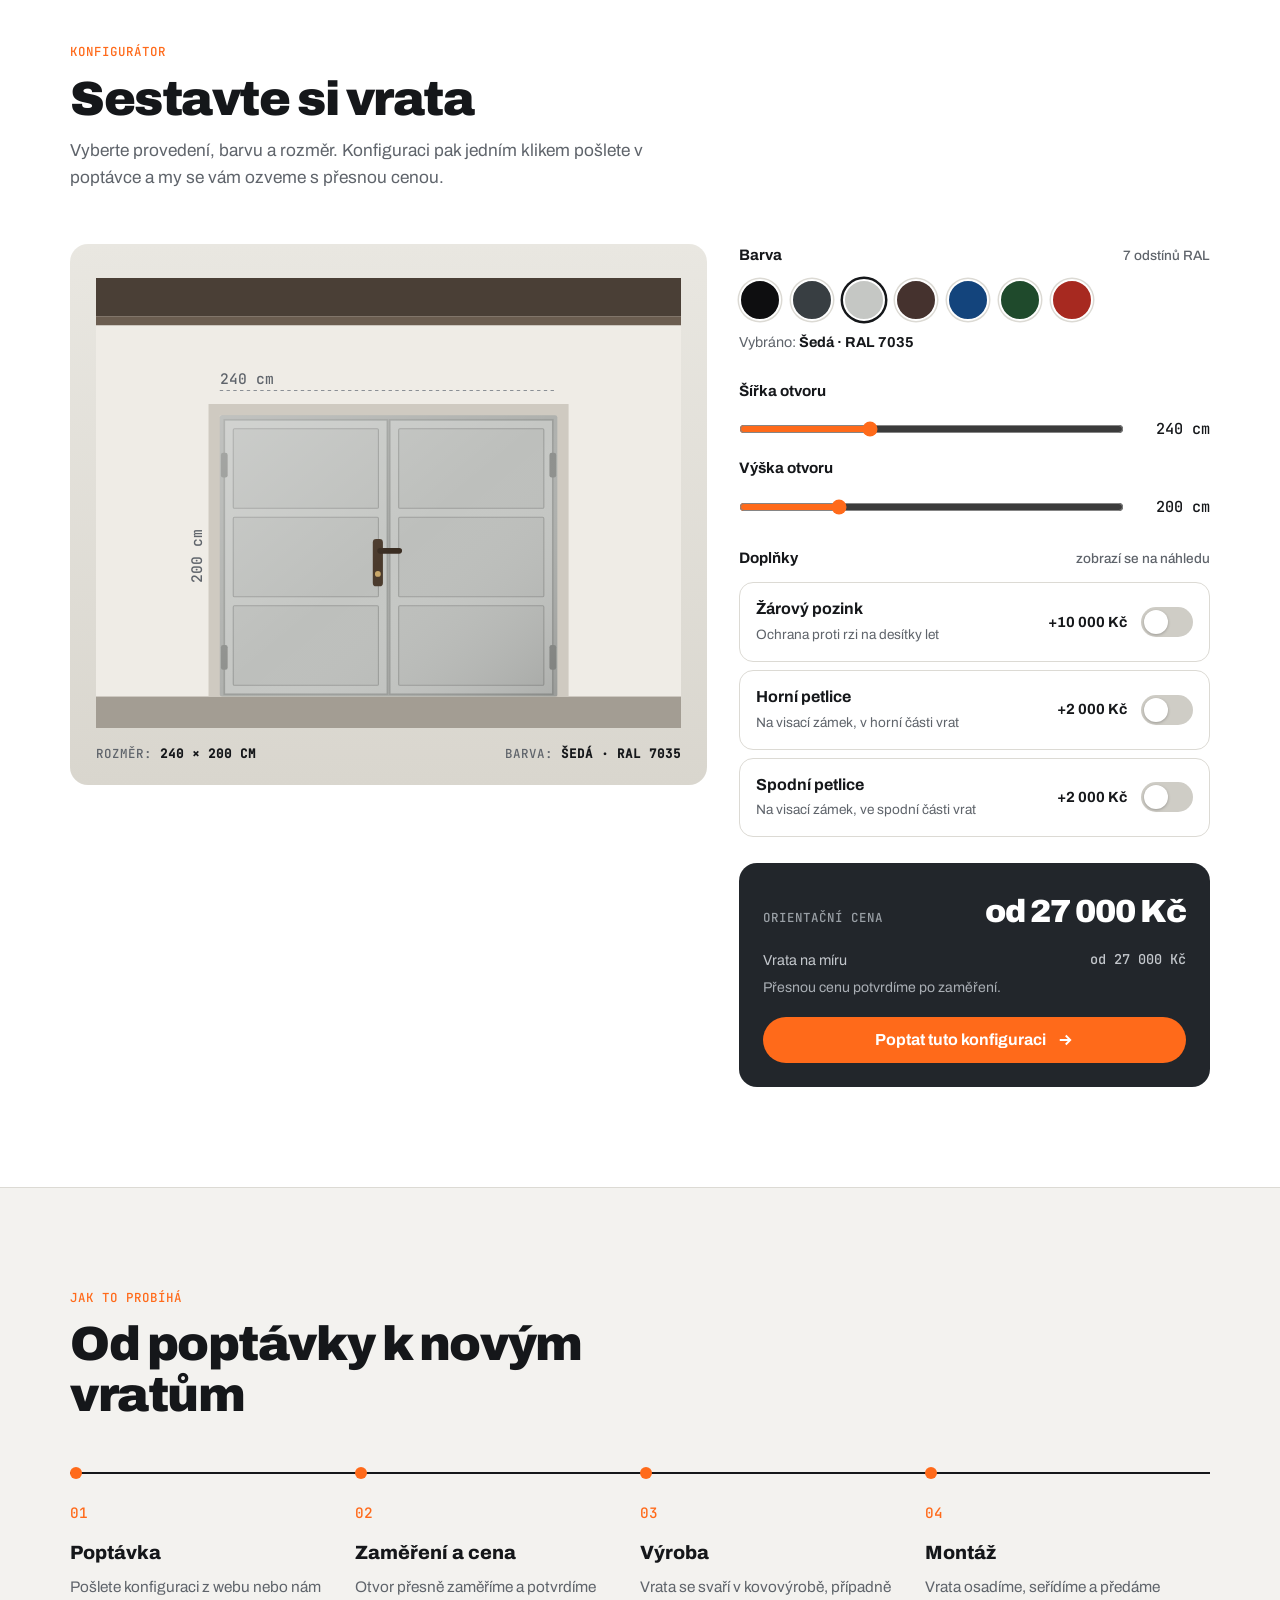
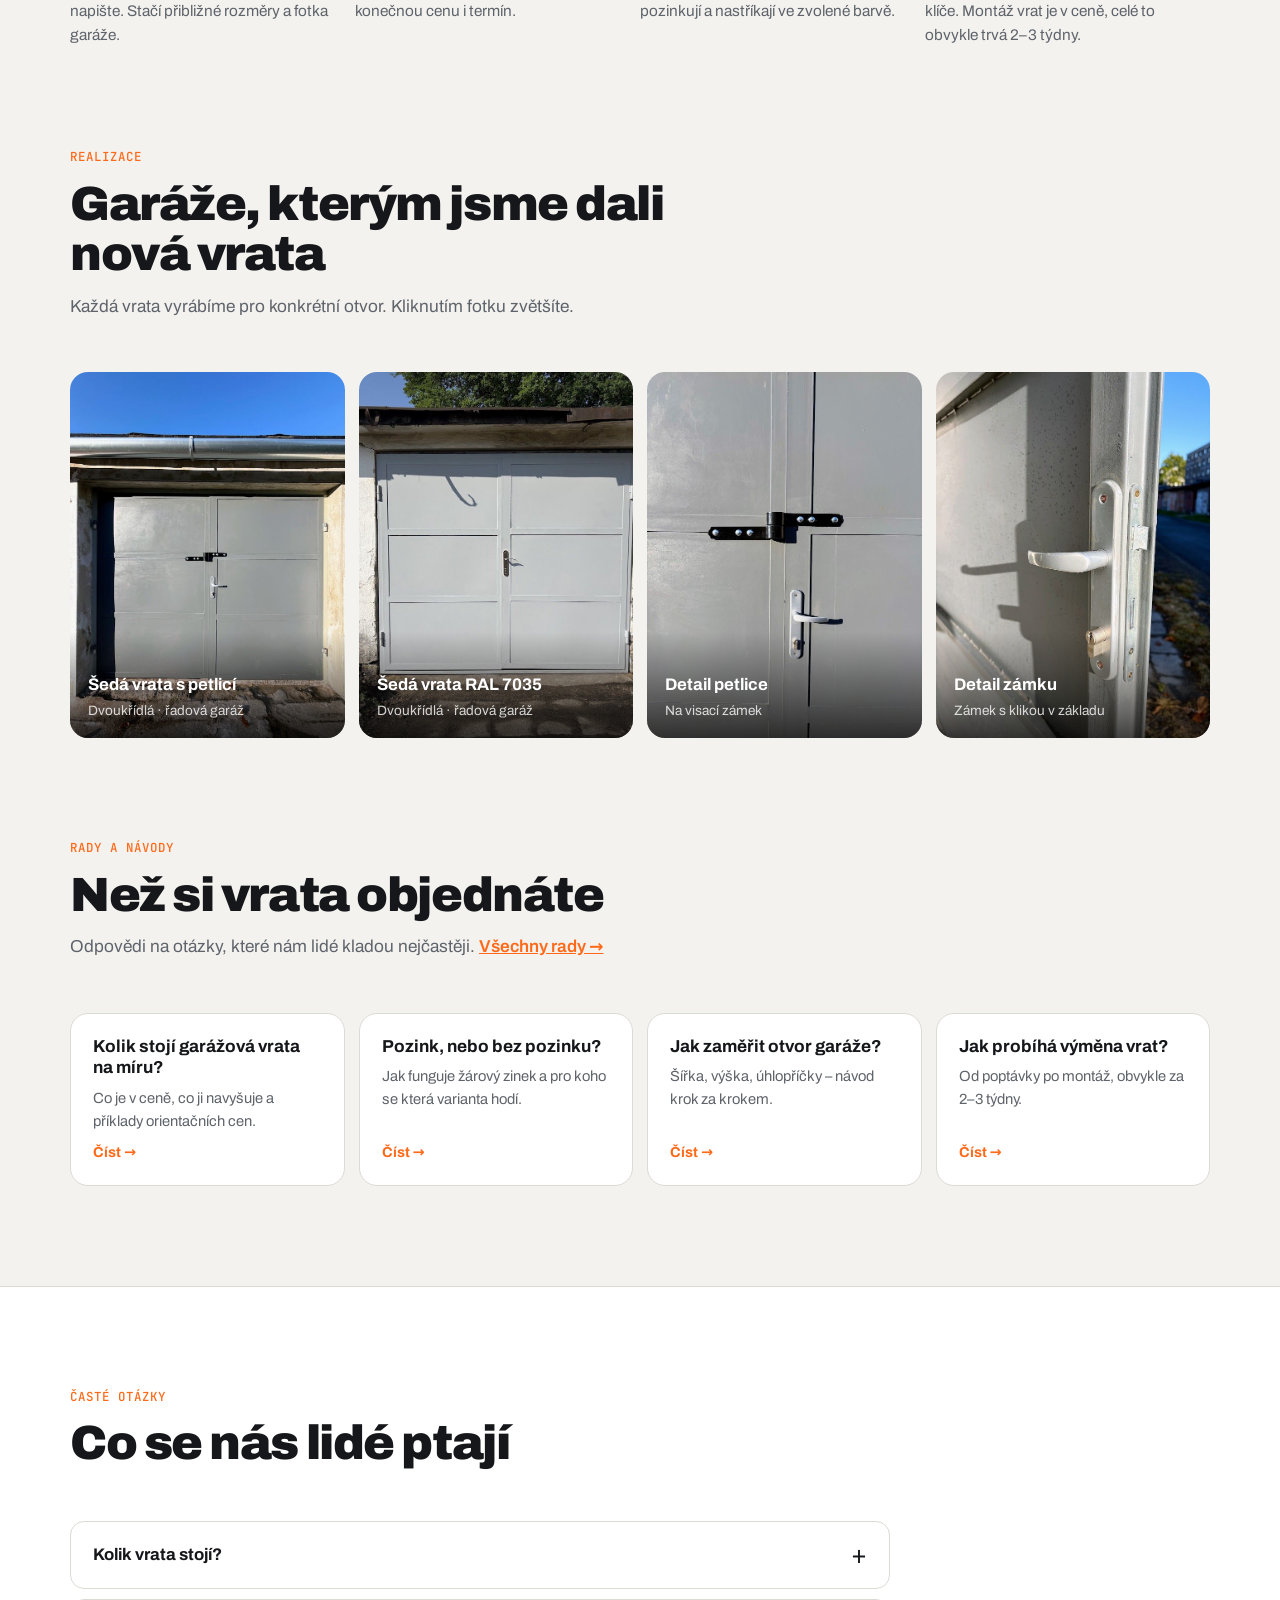
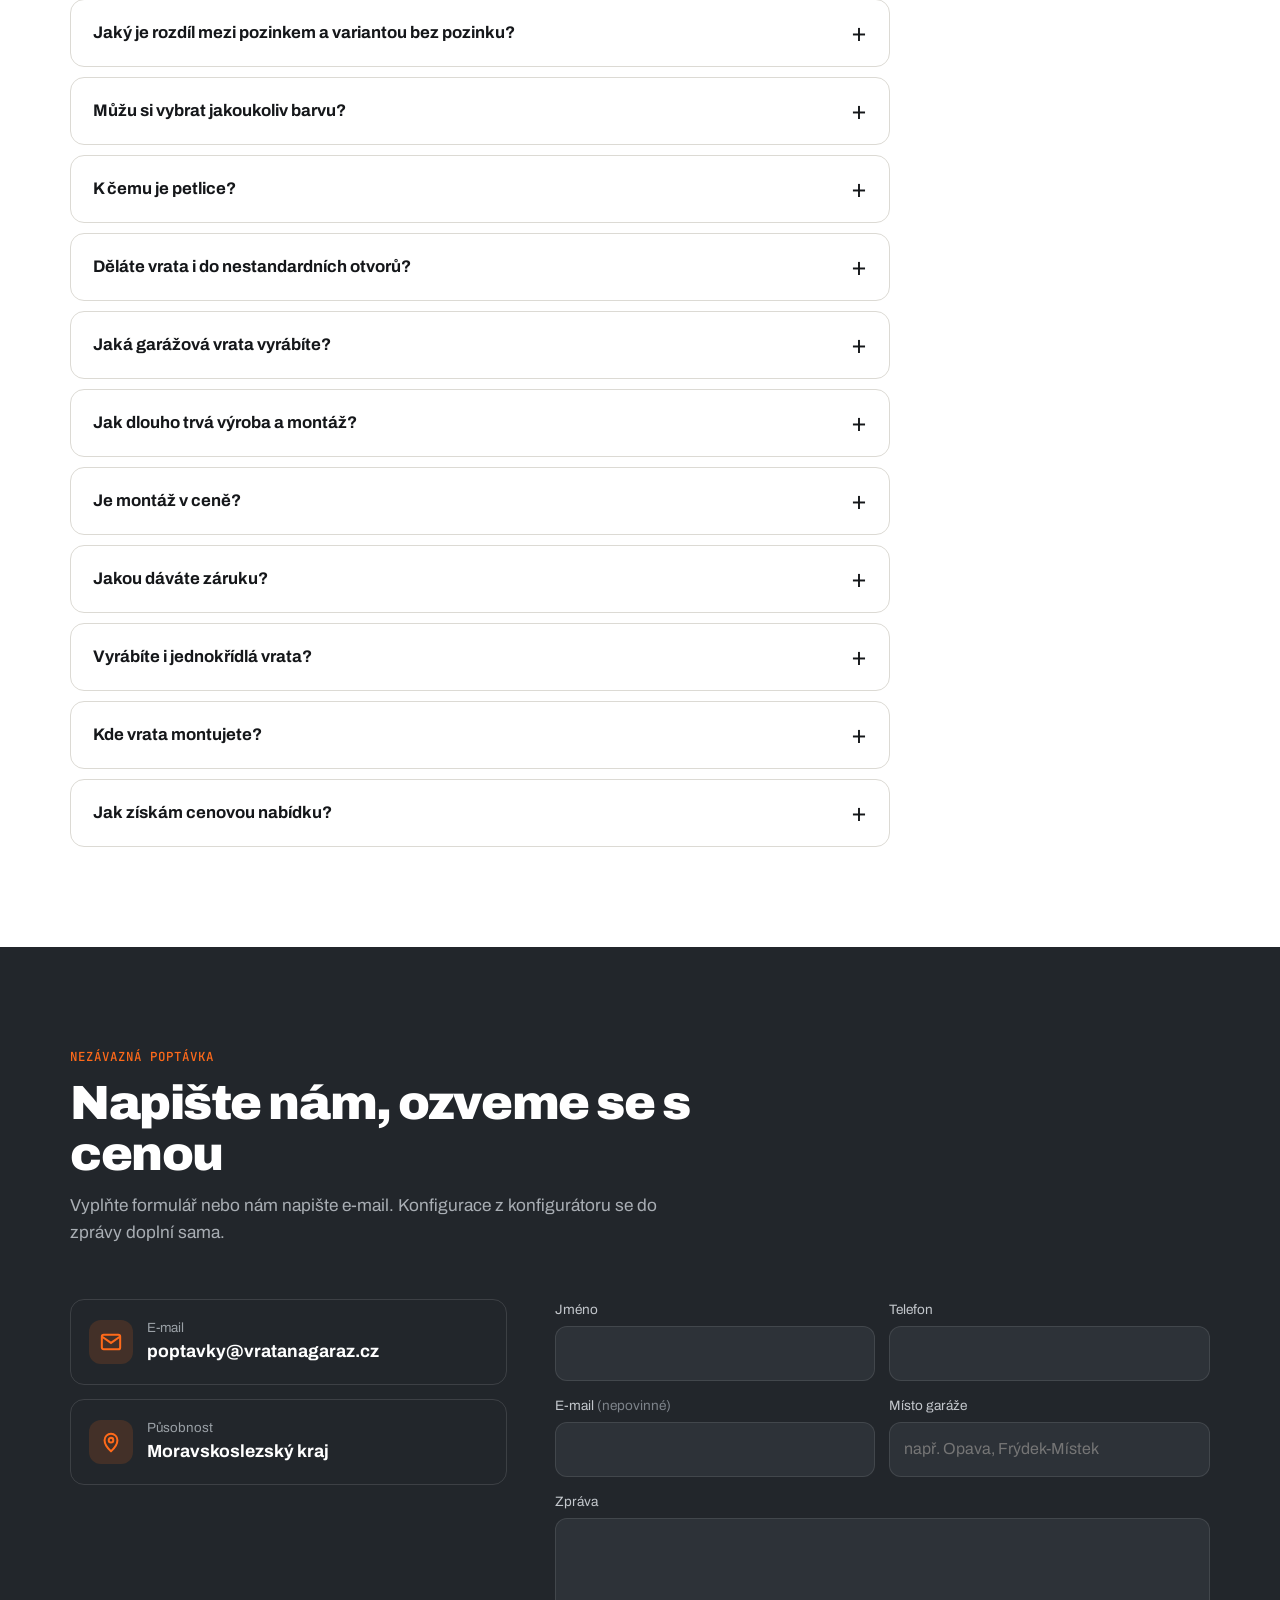
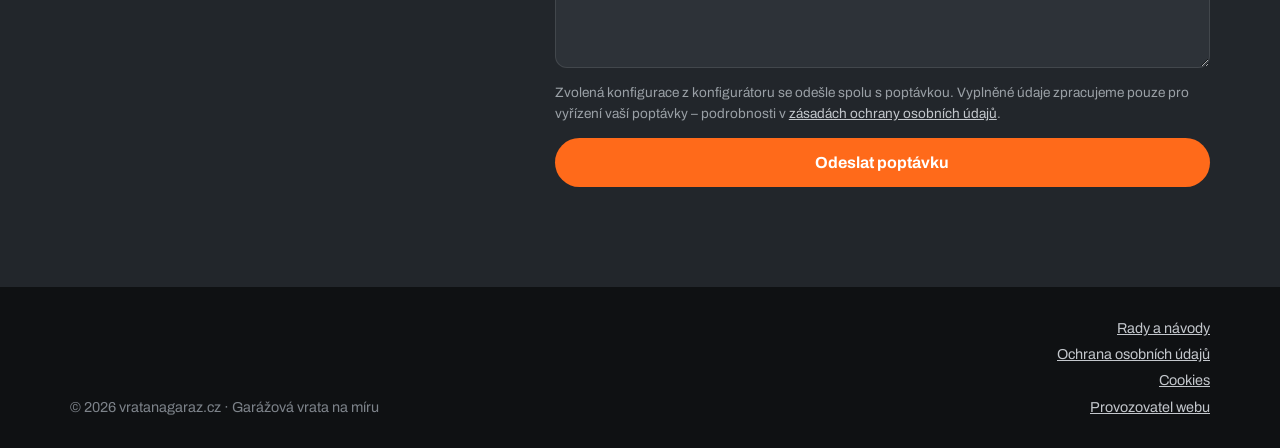
==== commit 07cb91c4: "Sekce Rady: 4 články (cena, pozink, zaměření, výměna) + odkazy z úvodu, sitemap, llms.txt Co-Authore" ====
--- a/index.html
+++ b/index.html
@@ -438,6 +438,15 @@
 .lb-prev{left:16px;top:50%;transform:translateY(-50%)}
 .lb-next{right:16px;top:50%;transform:translateY(-50%)}
 
+.rady{display:grid;grid-template-columns:repeat(4,1fr);gap:14px}
+.rada{display:flex;flex-direction:column;gap:8px;background:var(--surface);border:1px solid var(--line);border-radius:var(--radius);padding:22px;text-decoration:none;transition:border-color .2s,transform .2s}
+.rada:hover{border-color:var(--accent);transform:translateY(-3px)}
+.rada b{font-size:1.08rem;line-height:1.25}
+.rada span{color:var(--muted);font-size:.92rem;flex:1}
+.rada em{font-style:normal;color:var(--accent);font-weight:700;font-size:.9rem}
+@media(max-width:960px){.rady{grid-template-columns:1fr 1fr}}
+@media(max-width:520px){.rady{grid-template-columns:1fr}}
+
 /* faq */
 .faq{display:grid;gap:10px;max-width:820px}
 details{background:var(--surface);border:1px solid var(--line);border-radius:14px;padding:0 22px;transition:border-color .2s}
@@ -512,6 +521,7 @@
       <a href="#proc-my">Proč my</a>
       <a href="#konfigurator">Konfigurátor</a>
       <a href="#realizace">Realizace</a>
+      <a href="rady/">Rady</a>
       <a href="#faq">Otázky</a>
       <a href="#poptavka" class="btn">Poptat vrata</a>
     </nav>
@@ -738,6 +748,17 @@
   <button class="lb-btn lb-next" aria-label="Další">›</button>
 </div>
 
+<section id="rady" style="padding-top:0">
+  <div class="wrap">
+    <div class="sec-head rv">
+      <span class="mono">Rady a návody</span>
+      <h2>Než si vrata objednáte</h2>
+      <p>Odpovědi na otázky, které nám lidé kladou nejčastěji. <a href="rady/" style="color:var(--accent);font-weight:600">Všechny rady →</a></p>
+    </div>
+    <div class="rady"><a class="rada rv" href="rady/kolik-stoji-garazova-vrata.html"><b>Kolik stojí garážová vrata na míru?</b><span>Co je v ceně, co ji navyšuje a příklady orientačních cen.</span><em>Číst →</em></a><a class="rada rv" href="rady/pozink-nebo-bez-pozinku.html"><b>Pozink, nebo bez pozinku?</b><span>Jak funguje žárový zinek a pro koho se která varianta hodí.</span><em>Číst →</em></a><a class="rada rv" href="rady/jak-zamerit-otvor-garaze.html"><b>Jak zaměřit otvor garáže?</b><span>Šířka, výška, úhlopříčky – návod krok za krokem.</span><em>Číst →</em></a><a class="rada rv" href="rady/vymena-garazovych-vrat.html"><b>Jak probíhá výměna vrat?</b><span>Od poptávky po montáž, obvykle za 2–3 týdny.</span><em>Číst →</em></a></div>
+  </div>
+</section>
+
 <section id="faq" style="background:var(--surface);border-top:1px solid var(--line)">
   <div class="wrap">
     <div class="sec-head rv">
@@ -798,6 +819,7 @@
   <div class="wrap foot">
     <div class="foot-op"><span>© <span id="yr"></span> vratanagaraz.cz · Garážová vrata na míru</span></div>
     <div class="foot-links">
+      <a href="rady/">Rady a návody</a>
       <a href="ochrana-osobnich-udaju.html">Ochrana osobních údajů</a>
       <a href="ochrana-osobnich-udaju.html#cookies">Cookies</a>
       <a href="ochrana-osobnich-udaju.html#provozovatel">Provozovatel webu</a>
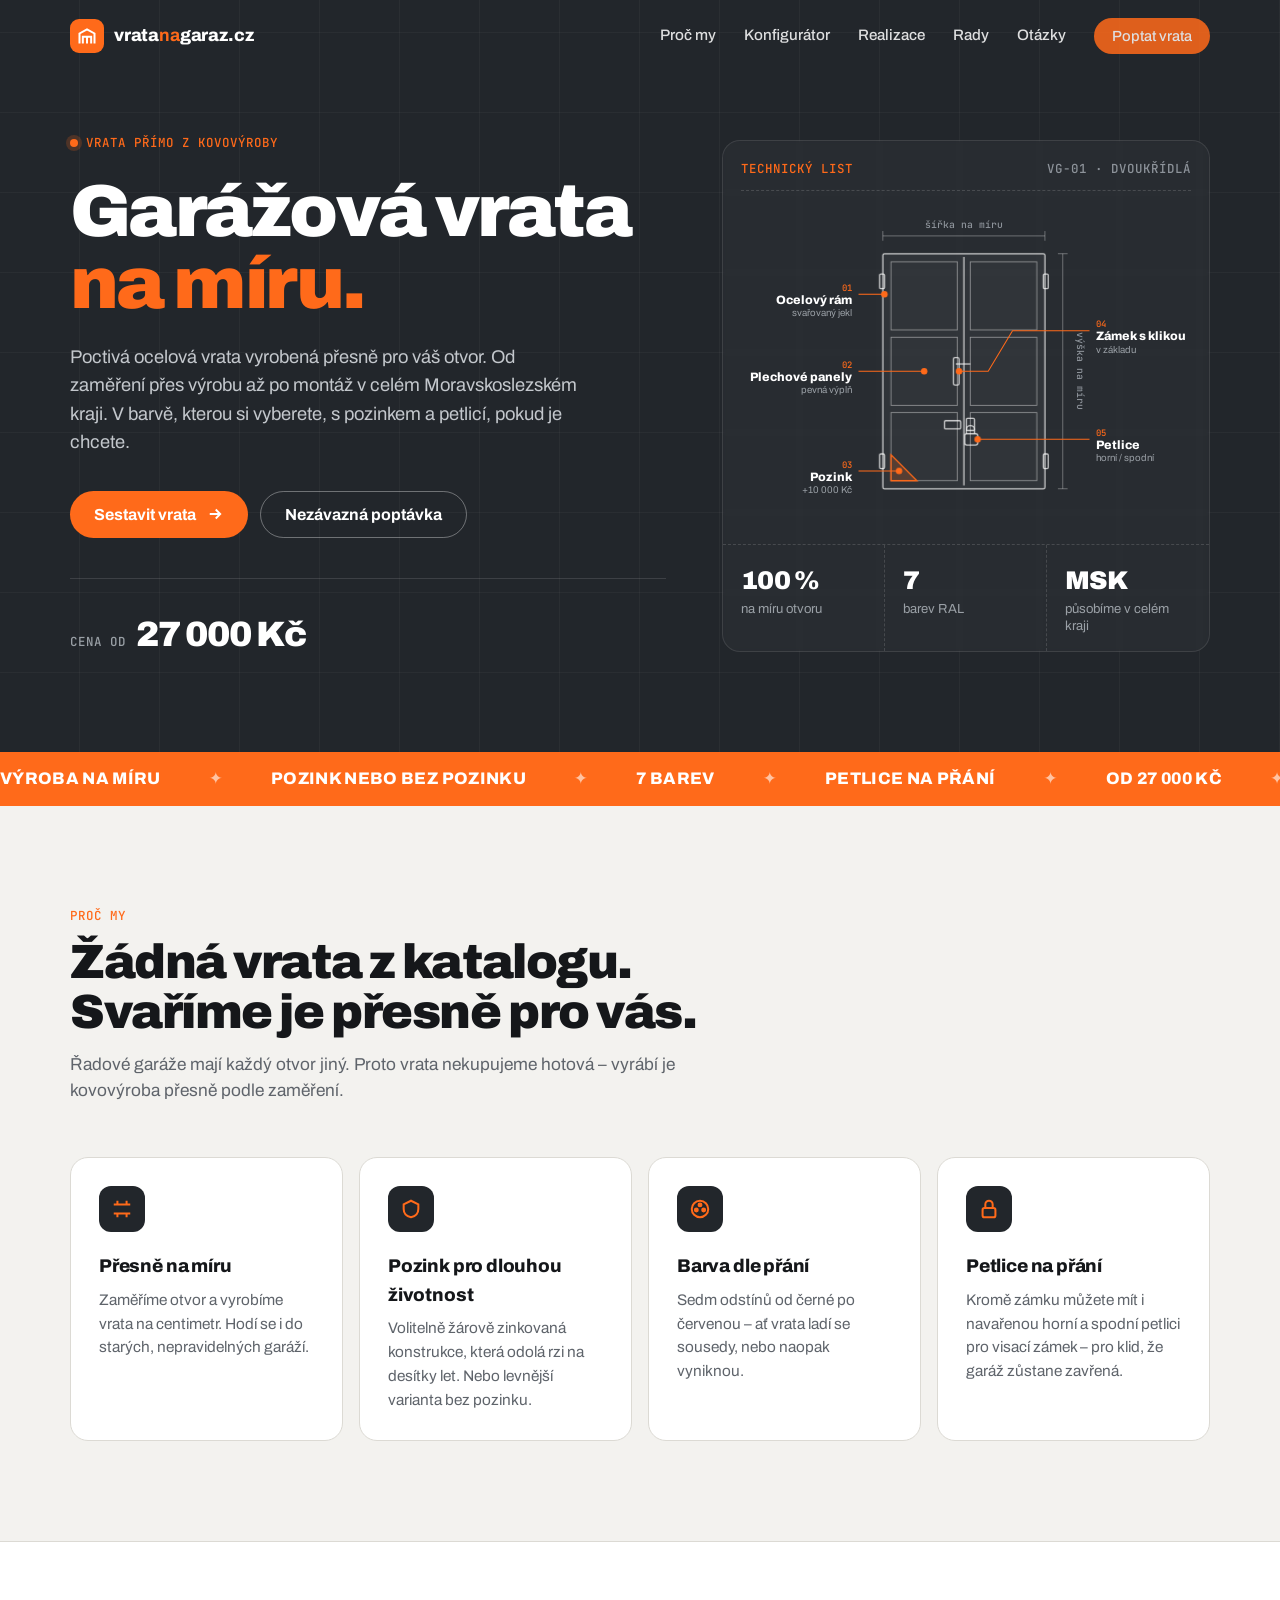
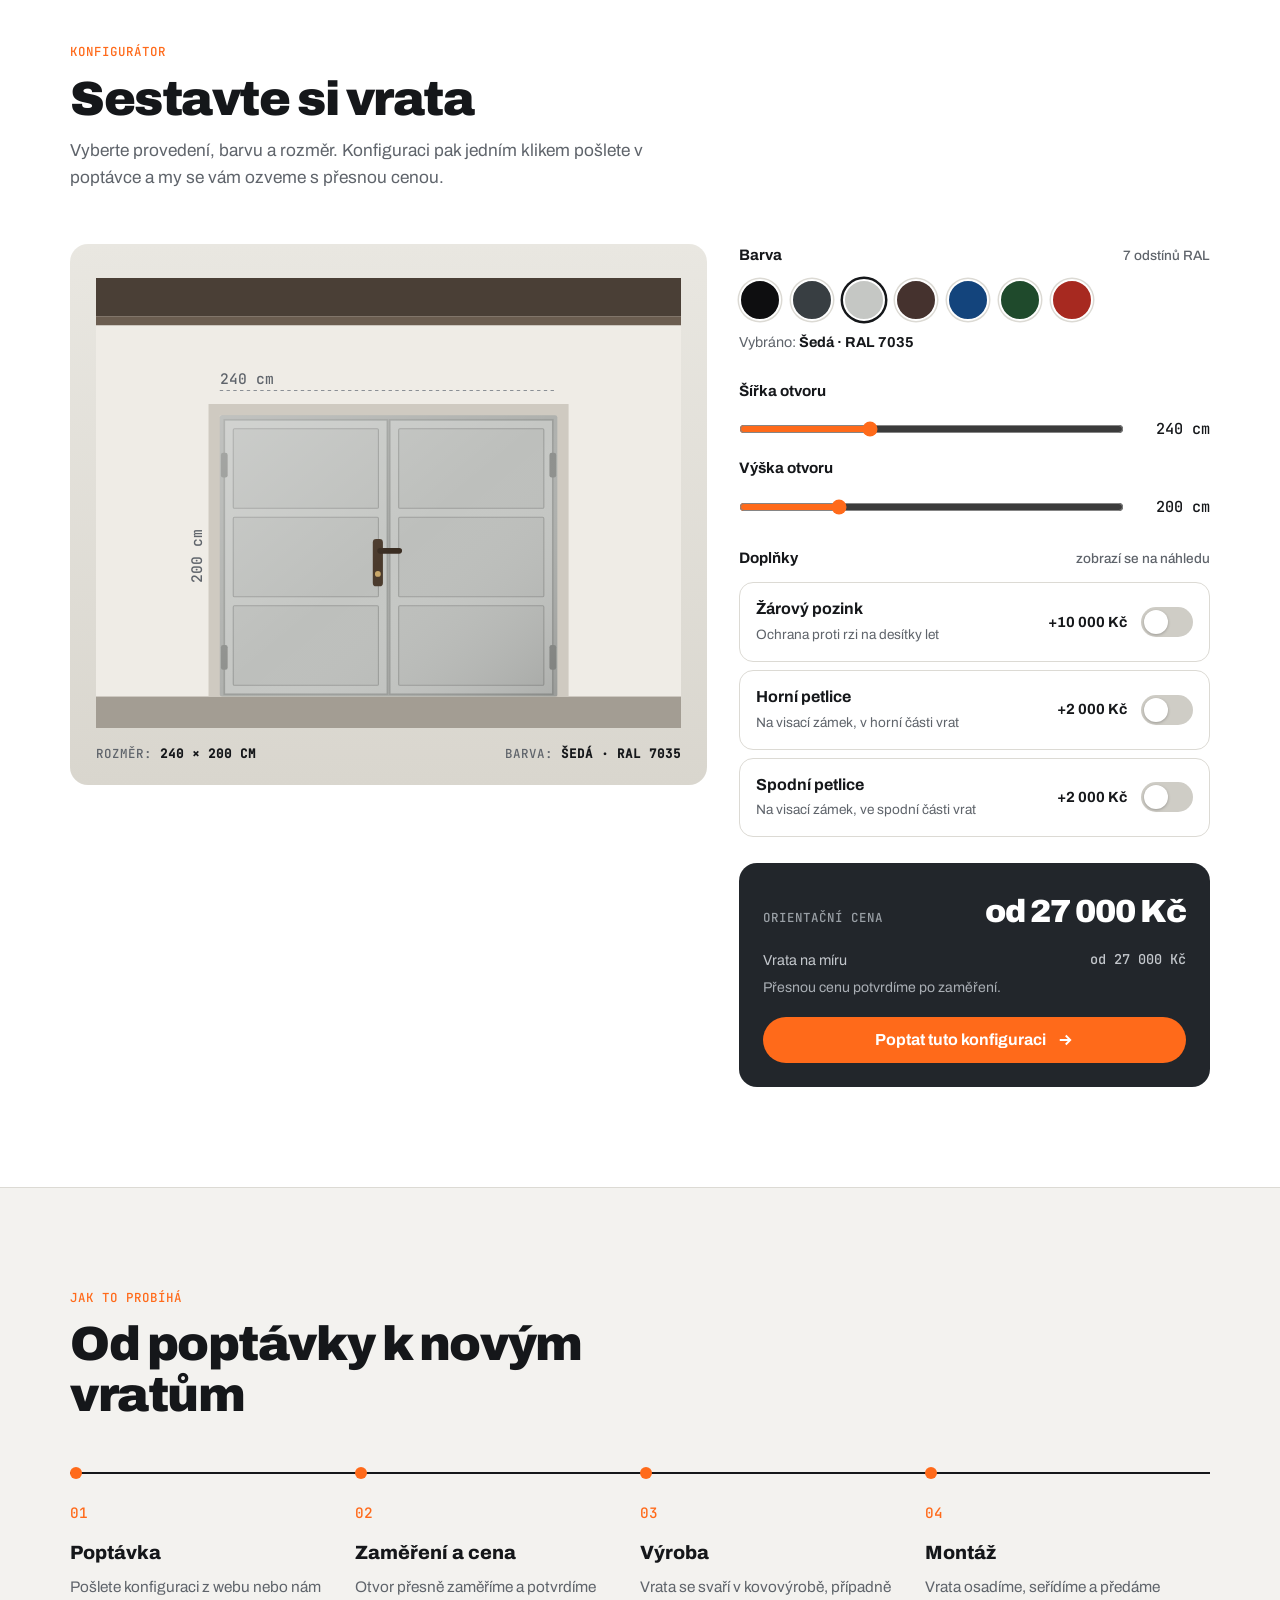
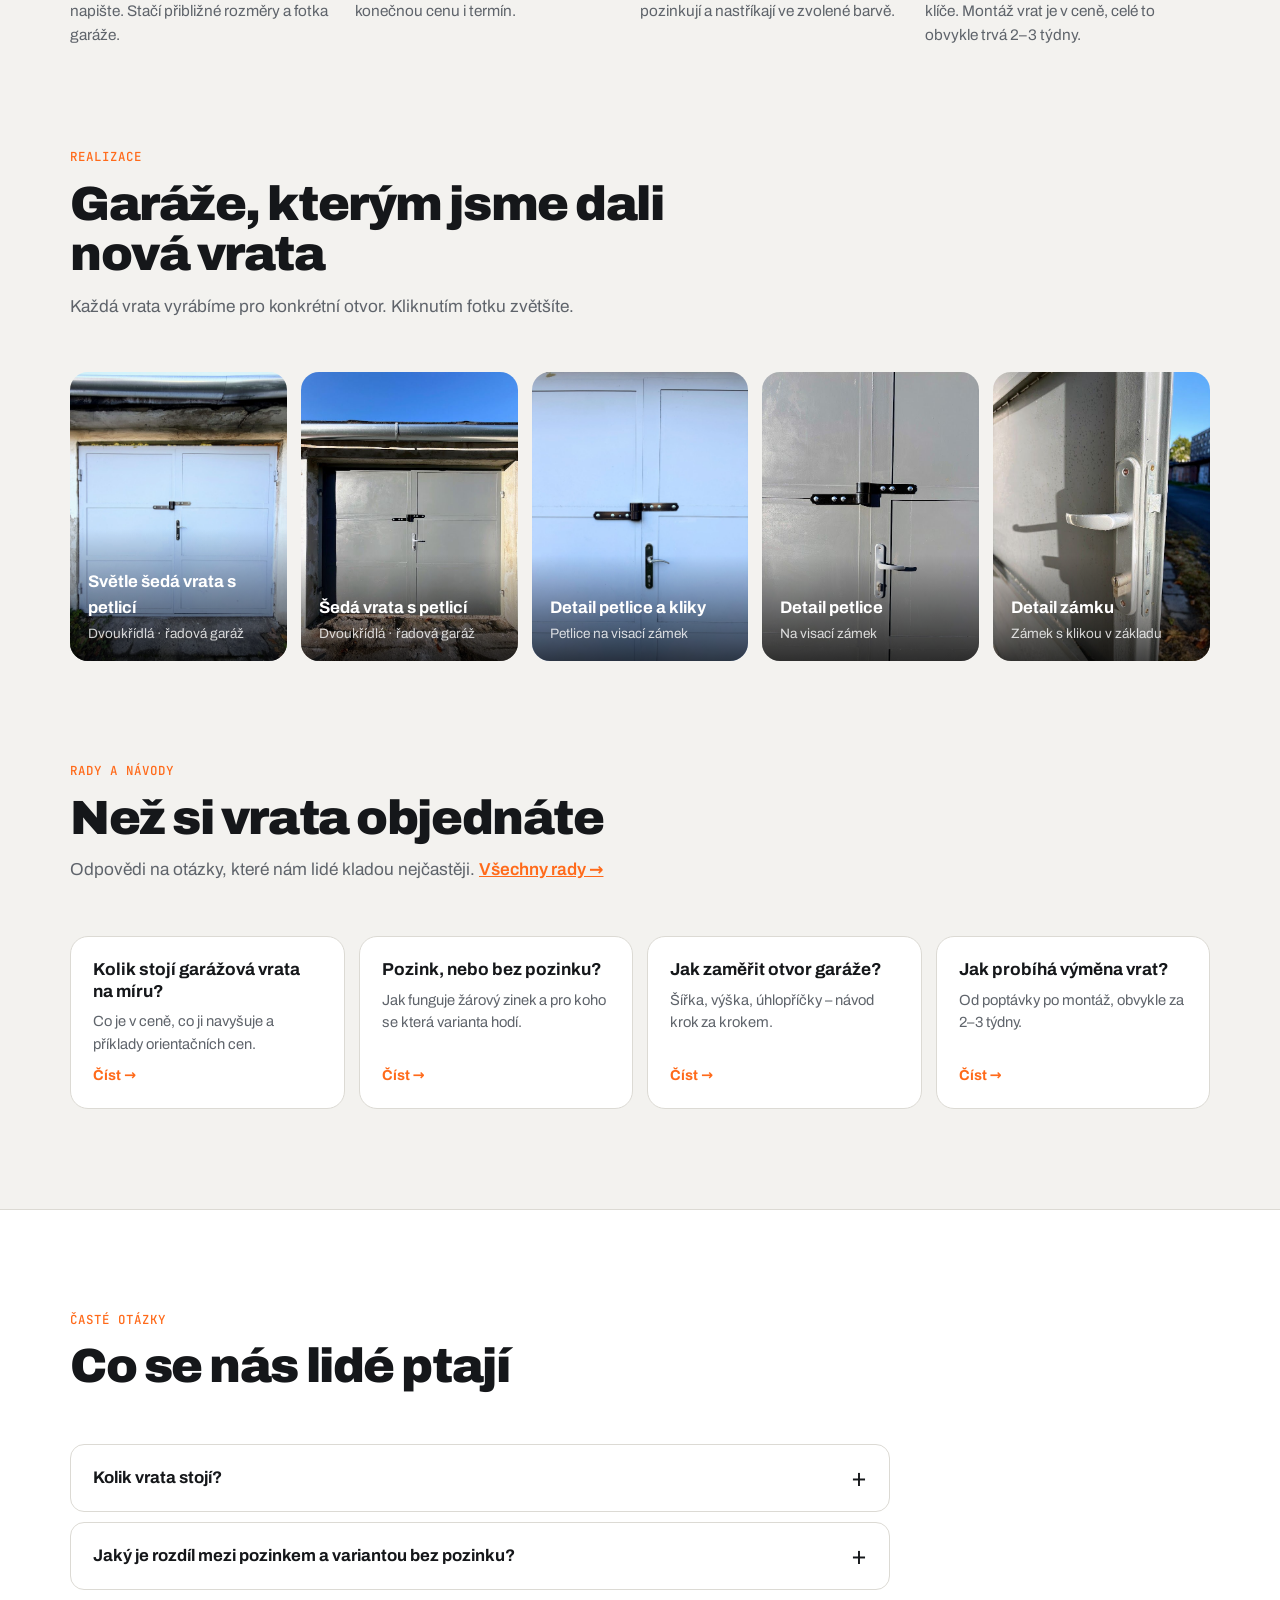
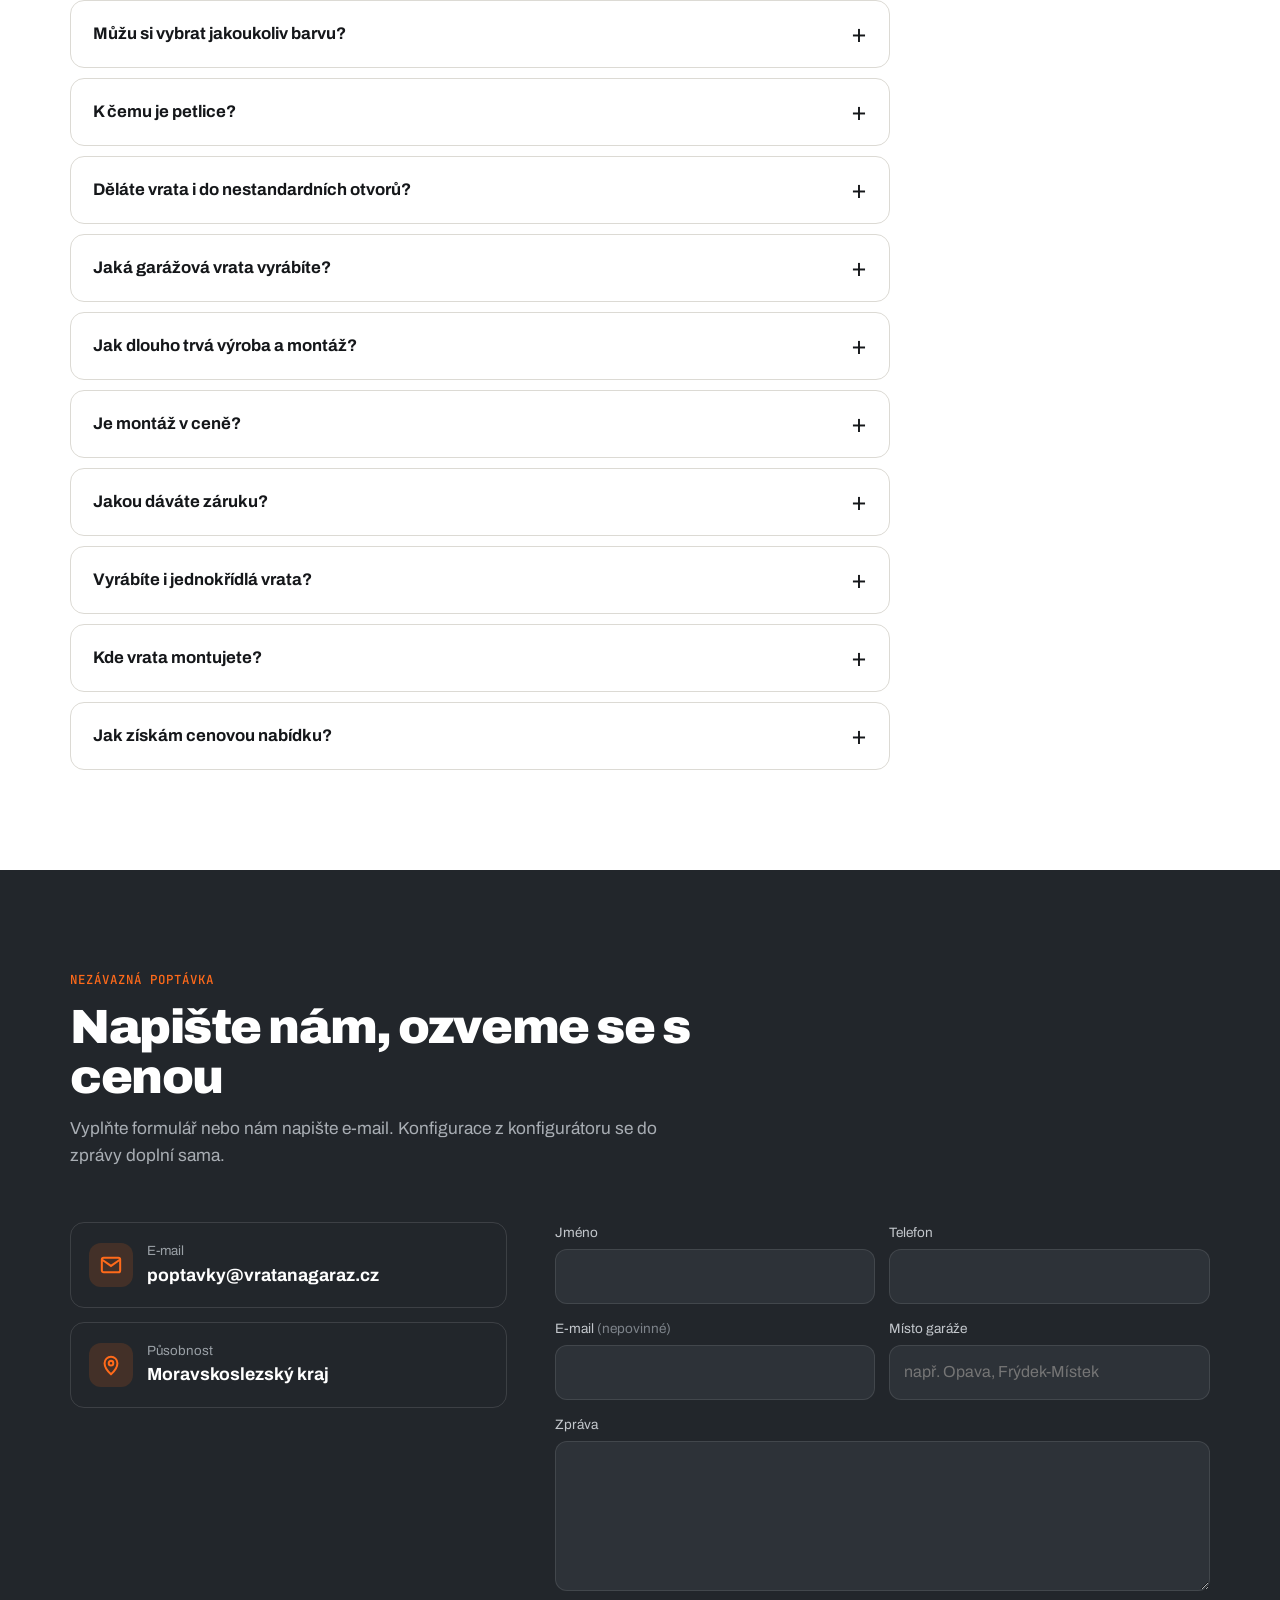
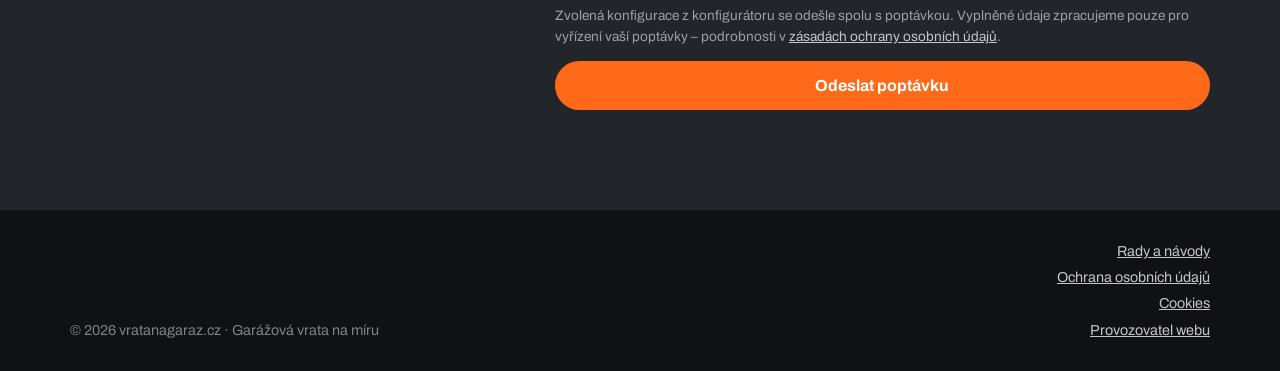
==== commit 83d92912: "Realizace: 2 nové fotky, odstraněna fotka Šedá vrata RAL 7035 Co-Authored-By: Claude Opus 5.5 <norep" ====
--- a/index.html
+++ b/index.html
@@ -6,15 +6,16 @@
 <title>Garážová vrata na míru od 27 000 Kč | Moravskoslezský kraj | vratanagaraz.cz</title>
 <meta name="description" content="Ocelová garážová vrata na míru z kovovýroby pro celý Moravskoslezský kraj. 7 barev, volitelně pozink a petlice. Cena od 27 000 Kč – sestavte si vrata online a pošlete nezávaznou poptávku.">
 <meta name="robots" content="index,follow,max-image-preview:large">
+<meta name="msvalidate.01" content="D663D636674DEDACFF69ACE32A31A97C" />
 <meta name="theme-color" content="#22262b">
 <meta property="og:type" content="website">
 <meta property="og:locale" content="cs_CZ">
 <meta property="og:site_name" content="vratanagaraz.cz">
 <meta property="og:title" content="Garážová vrata na míru – od 27 000 Kč">
 <meta property="og:description" content="Ocelová garážová vrata vyrobená na míru pro Moravskoslezský kraj. 7 barev, pozink, petlice. Sestavte si vrata online.">
-<meta property="og:image" content="https://vratanagaraz.cz/vrata-realizace.jpg">
-<meta property="og:image:width" content="1177">
-<meta property="og:image:height" content="883">
+<meta property="og:image" content="https://vratanagaraz.cz/realizace-svetle-seda.jpg">
+<meta property="og:image:width" content="1050">
+<meta property="og:image:height" content="1400">
 <meta property="og:url" content="https://vratanagaraz.cz/">
 <meta name="twitter:card" content="summary_large_image">
 <link rel="canonical" href="https://vratanagaraz.cz/">
@@ -35,7 +36,7 @@
    "name": "vratanagaraz.cz – garážová vrata na míru",
    "url": "https://vratanagaraz.cz/",
    "email": "poptavky@vratanagaraz.cz",
-   "image": "https://vratanagaraz.cz/vrata-realizace.jpg",
+   "image": "https://vratanagaraz.cz/realizace-svetle-seda.jpg",
    "priceRange": "od 27 000 Kč",
    "description": "Ocelová dvoukřídlá i jednokřídlá garážová vrata vyrobená na míru v kovovýrobě. 7 barev, volitelně žárový pozink a petlice. Zaměření, výroba a montáž v celém Moravskoslezském kraji.",
    "areaServed": [
@@ -419,7 +420,7 @@
 .ref li::before{content:"";flex-shrink:0;width:22px;height:22px;margin-top:2px;border-radius:50%;background:var(--accent) url("data:image/svg+xml,%3Csvg xmlns='http://www.w3.org/2000/svg' viewBox='0 0 24 24'%3E%3Cpath d='M6 12l4 4 8-8' stroke='%23fff' stroke-width='3' fill='none'/%3E%3C/svg%3E") center/14px no-repeat}
 @media(max-width:860px){.ref{grid-template-columns:1fr}}
 
-.gallery{display:grid;grid-template-columns:repeat(4,1fr);gap:14px}
+.gallery{display:grid;grid-template-columns:repeat(auto-fit,minmax(190px,1fr));gap:14px}
 .g-item{position:relative;display:block;width:100%;border-radius:var(--radius);overflow:hidden;cursor:zoom-in;background:#ddd;border:0;padding:0;text-align:left;font:inherit;color:#fff}
 .g-item img{width:100%;height:100%;aspect-ratio:3/4;object-fit:cover;display:block;transition:transform .6s}
 .g-item:hover img{transform:scale(1.04)}
@@ -967,8 +968,9 @@
 
 // ===== Realizace – fotky přidáte sem (soubor nahrajte do složky webu) =====
 const REALIZACE = [
+  {src:"realizace-svetle-seda.jpg", title:"Světle šedá vrata s petlicí", place:"Dvoukřídlá · řadová garáž"},
   {src:"realizace-sede-petlice.jpg", title:"Šedá vrata s petlicí", place:"Dvoukřídlá · řadová garáž"},
-  {src:"vrata-realizace.jpg", title:"Šedá vrata RAL 7035", place:"Dvoukřídlá · řadová garáž"},
+  {src:"detail-petlice-klika-2.jpg", title:"Detail petlice a kliky", place:"Petlice na visací zámek"},
   {src:"detail-petlice-klika.jpg", title:"Detail petlice", place:"Na visací zámek"},
   {src:"detail-zamek.jpg", title:"Detail zámku", place:"Zámek s klikou v základu"}
 ];
